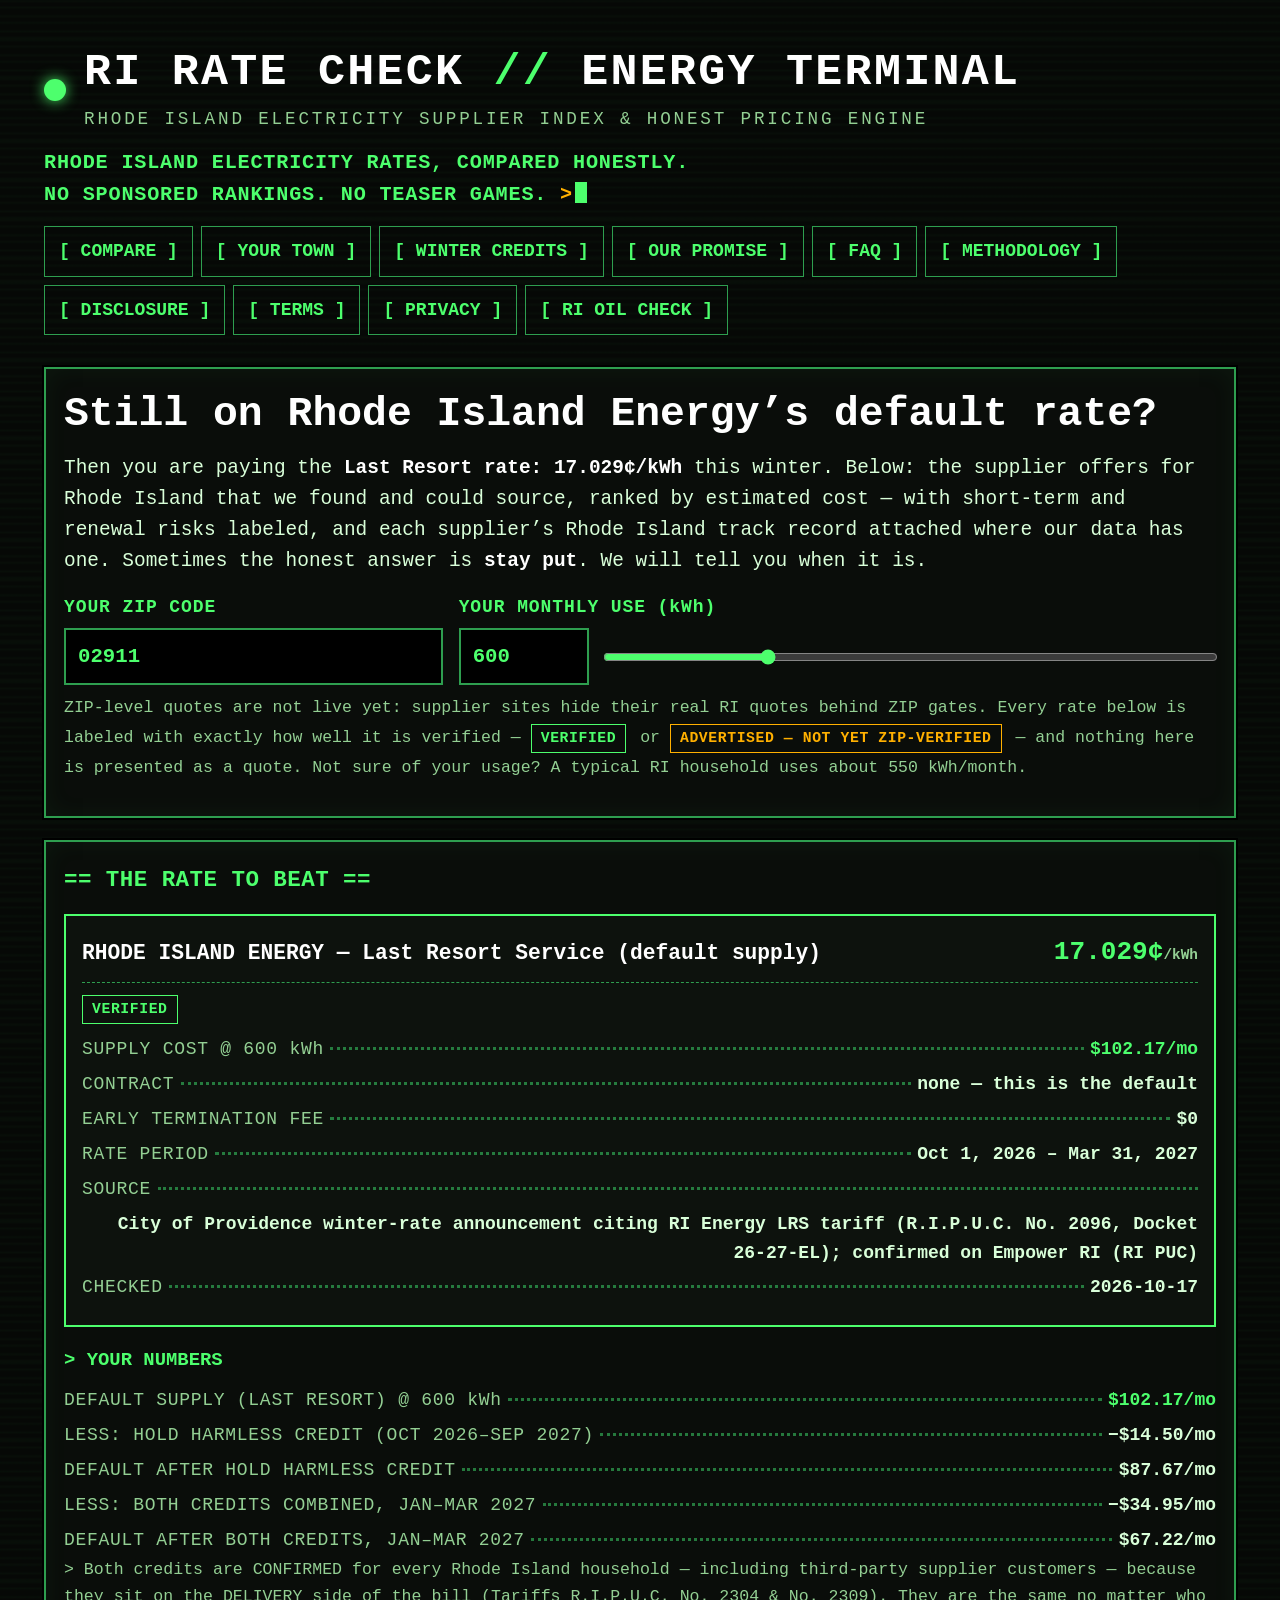
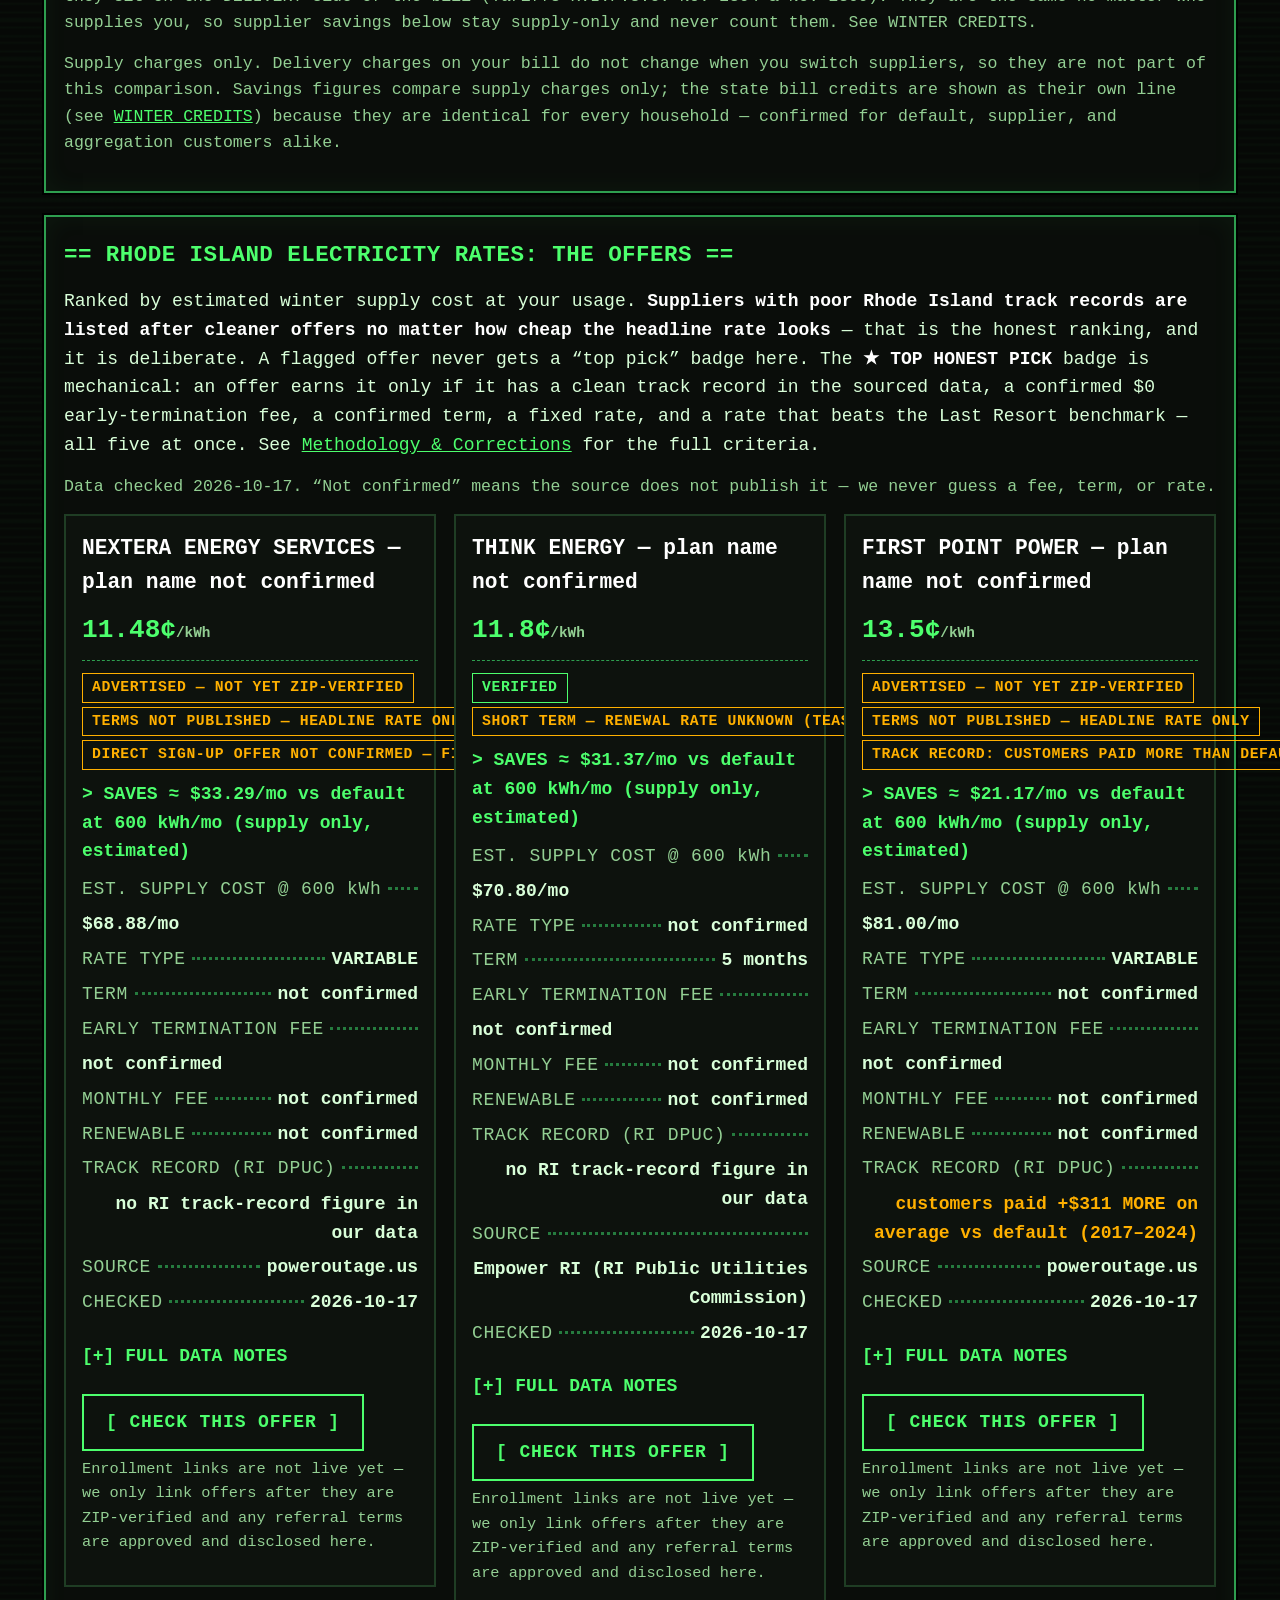
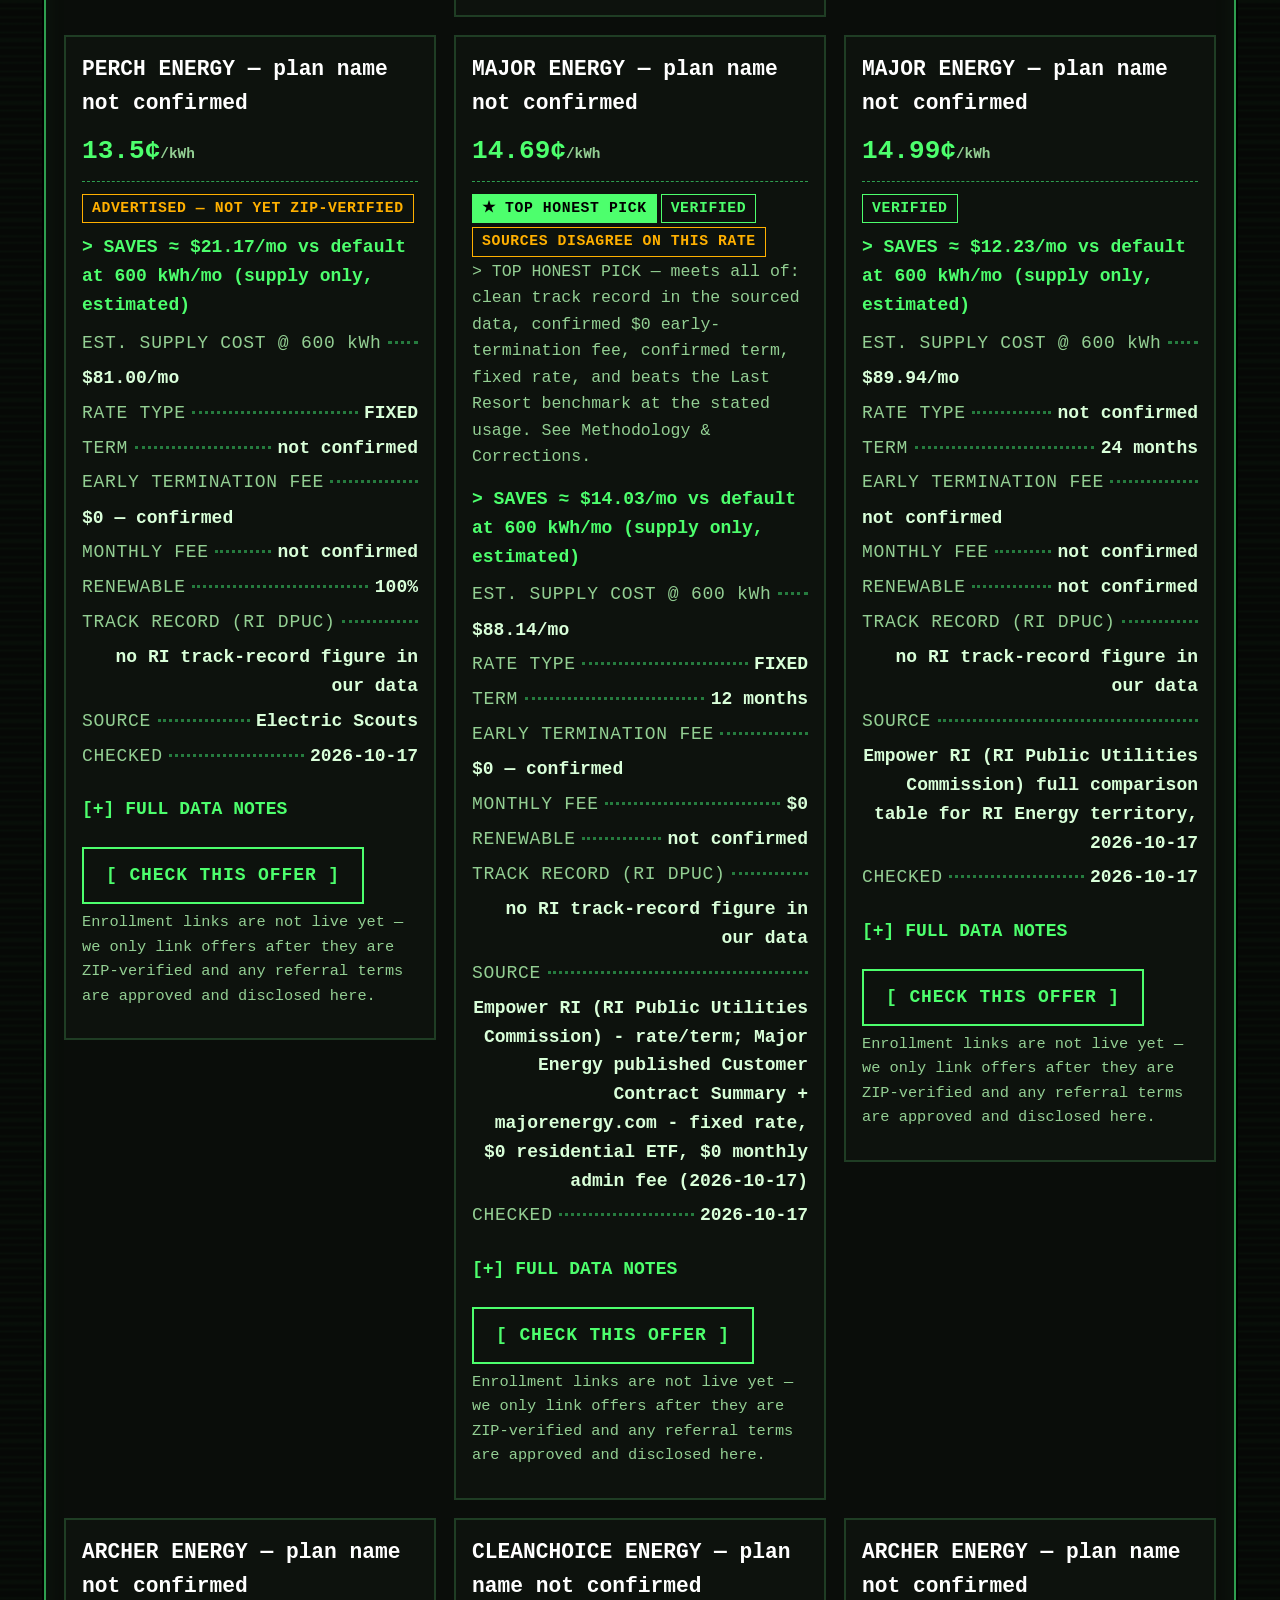
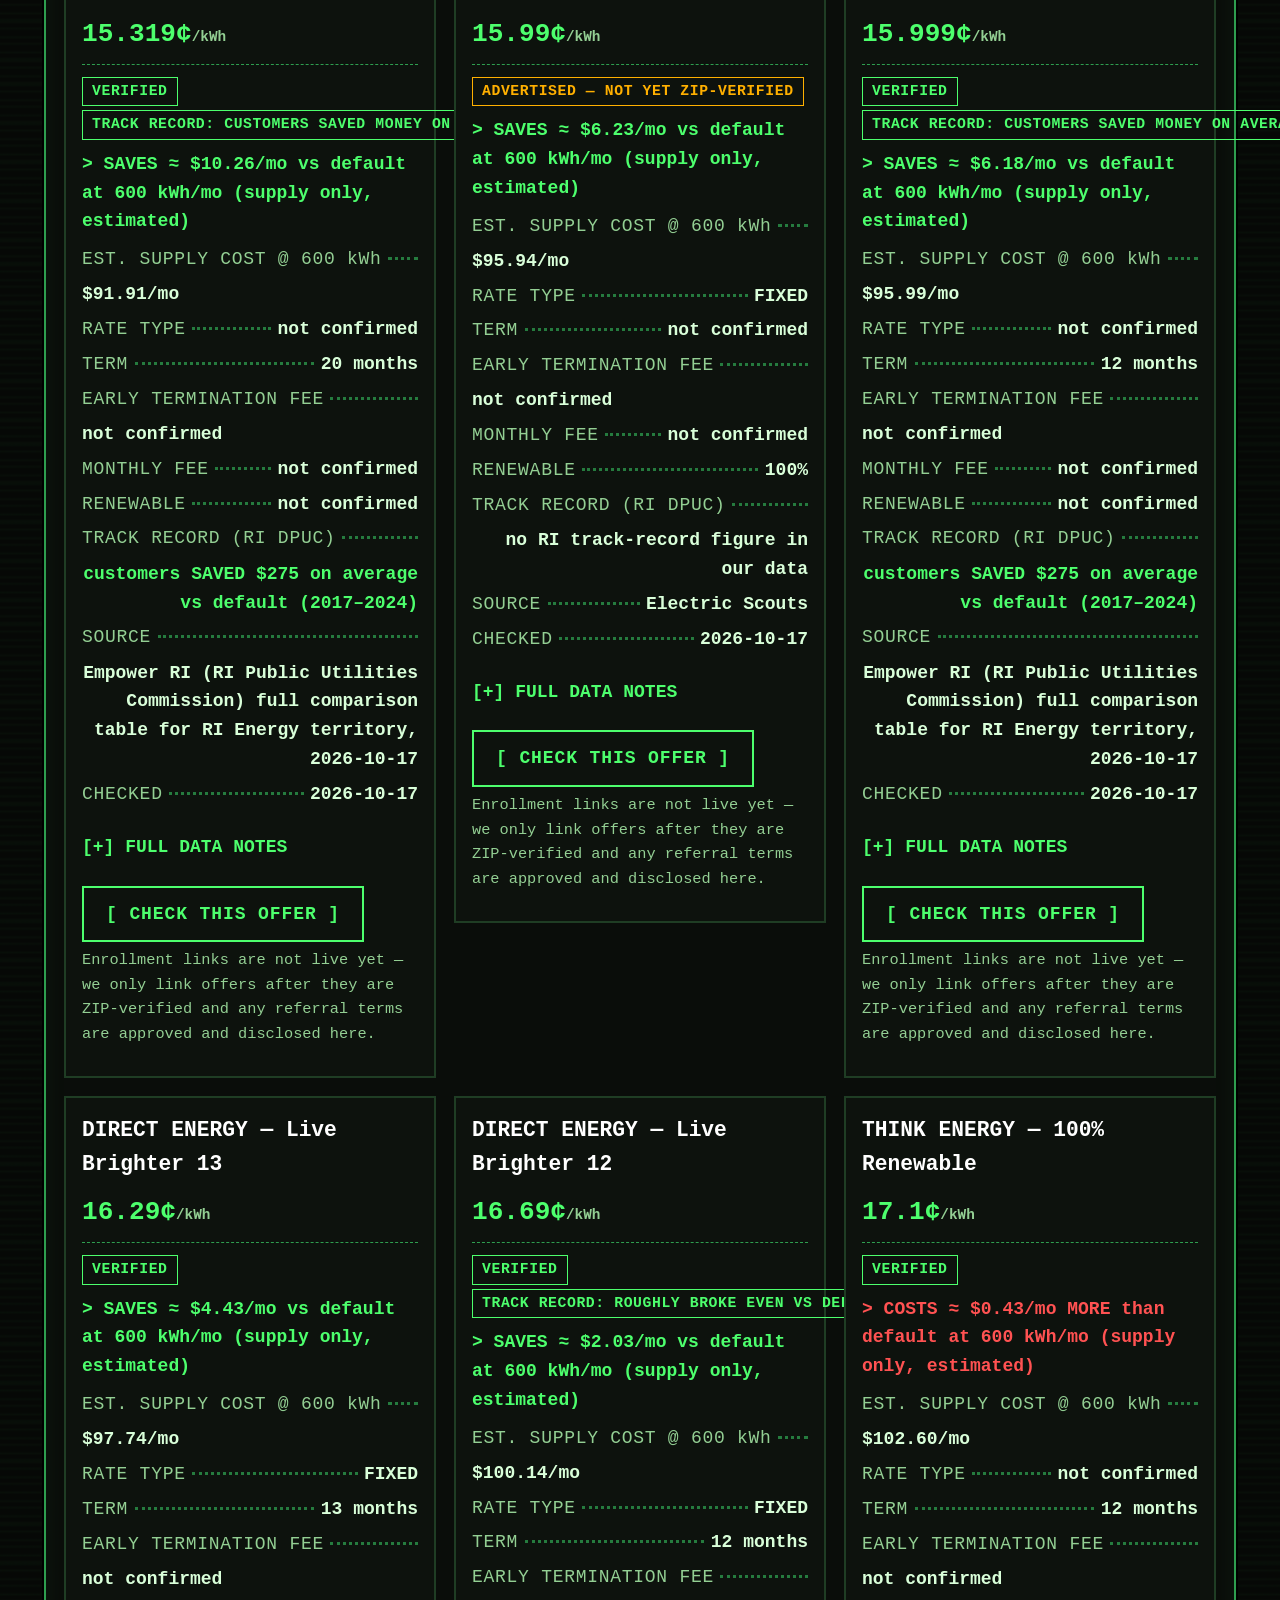
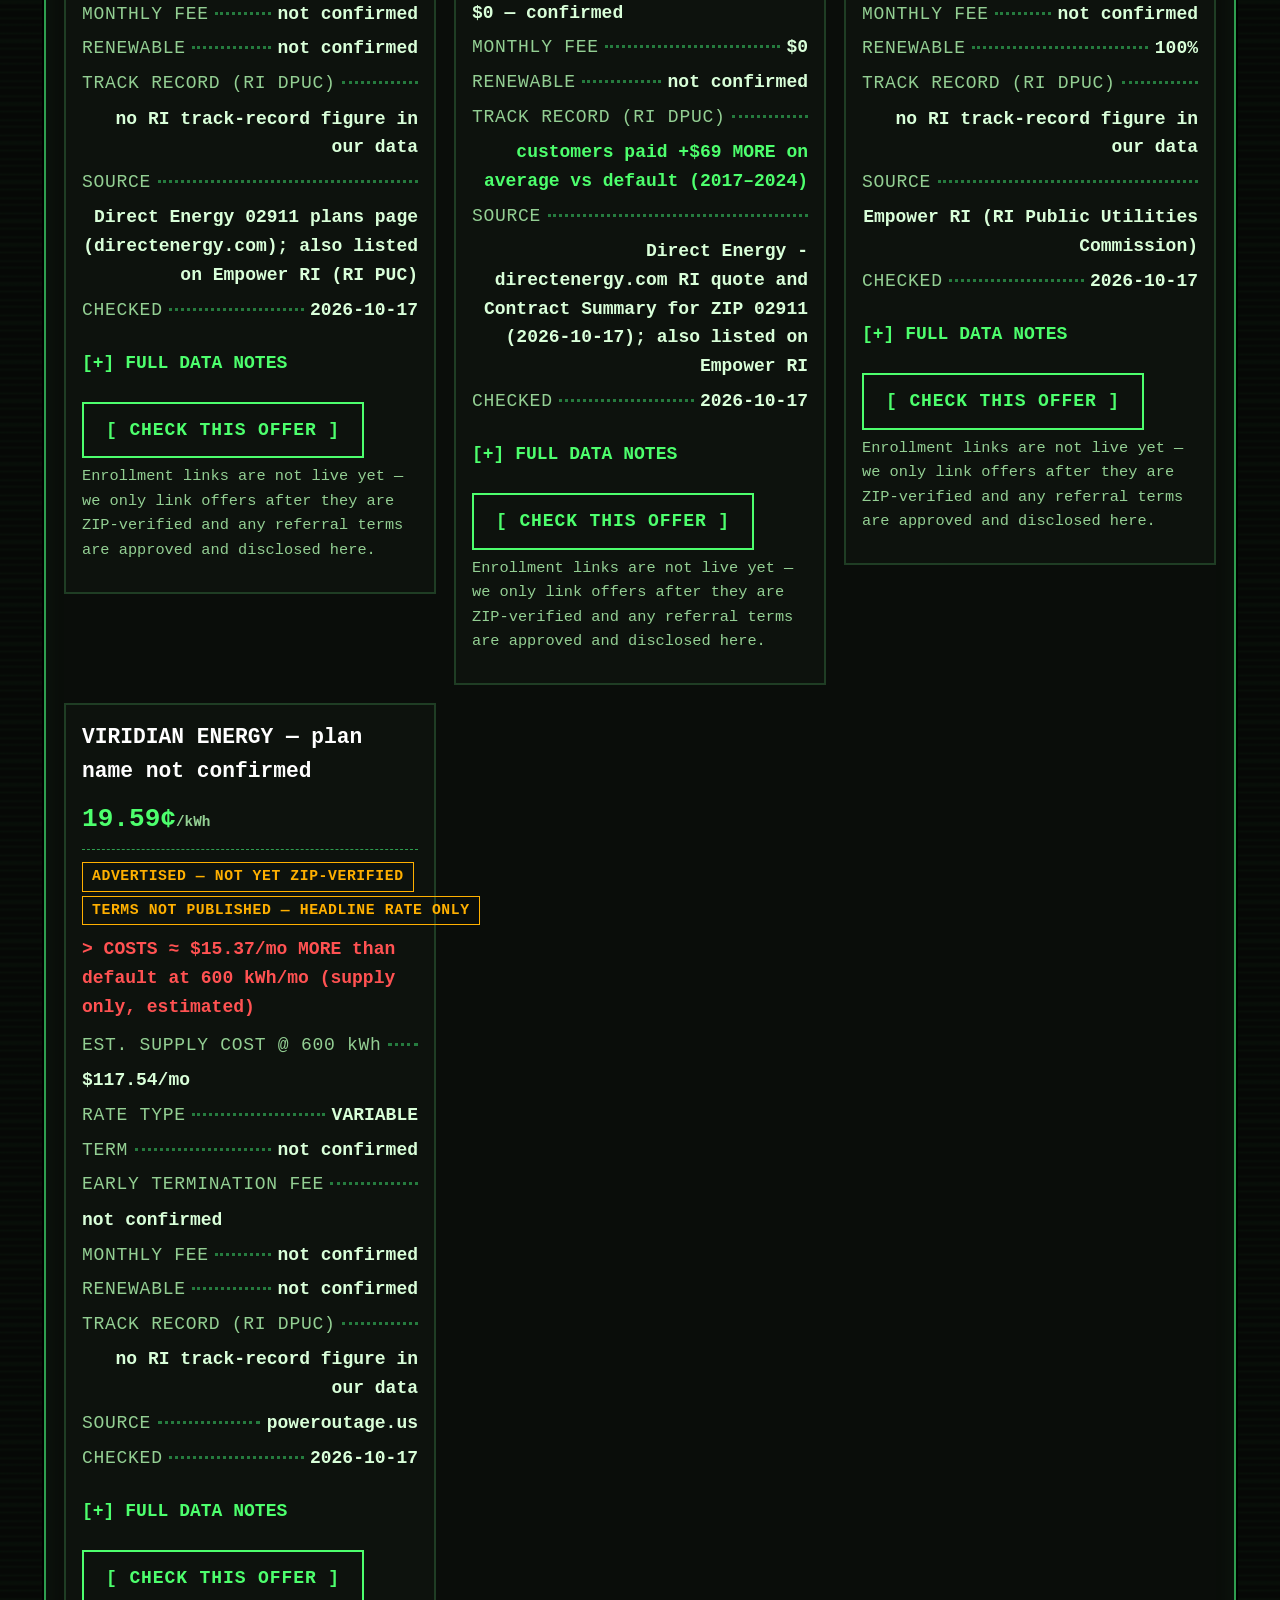
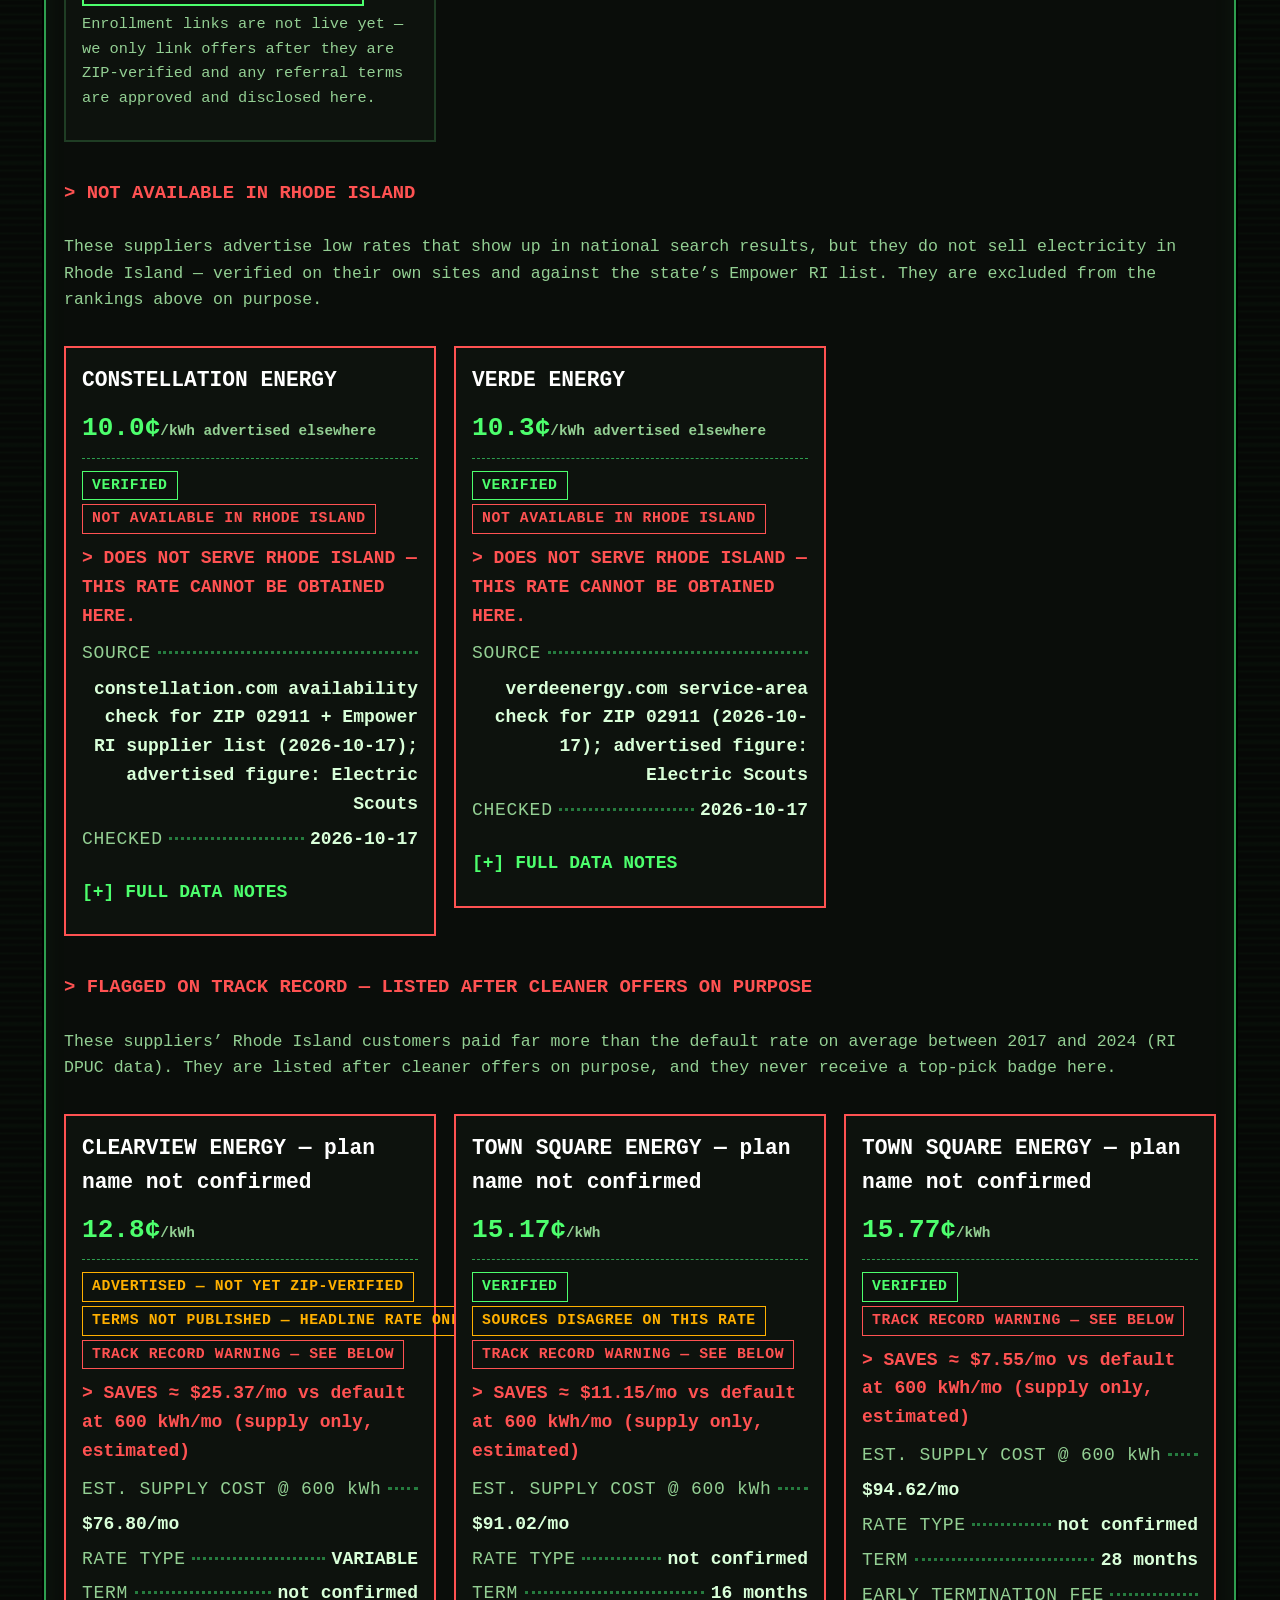
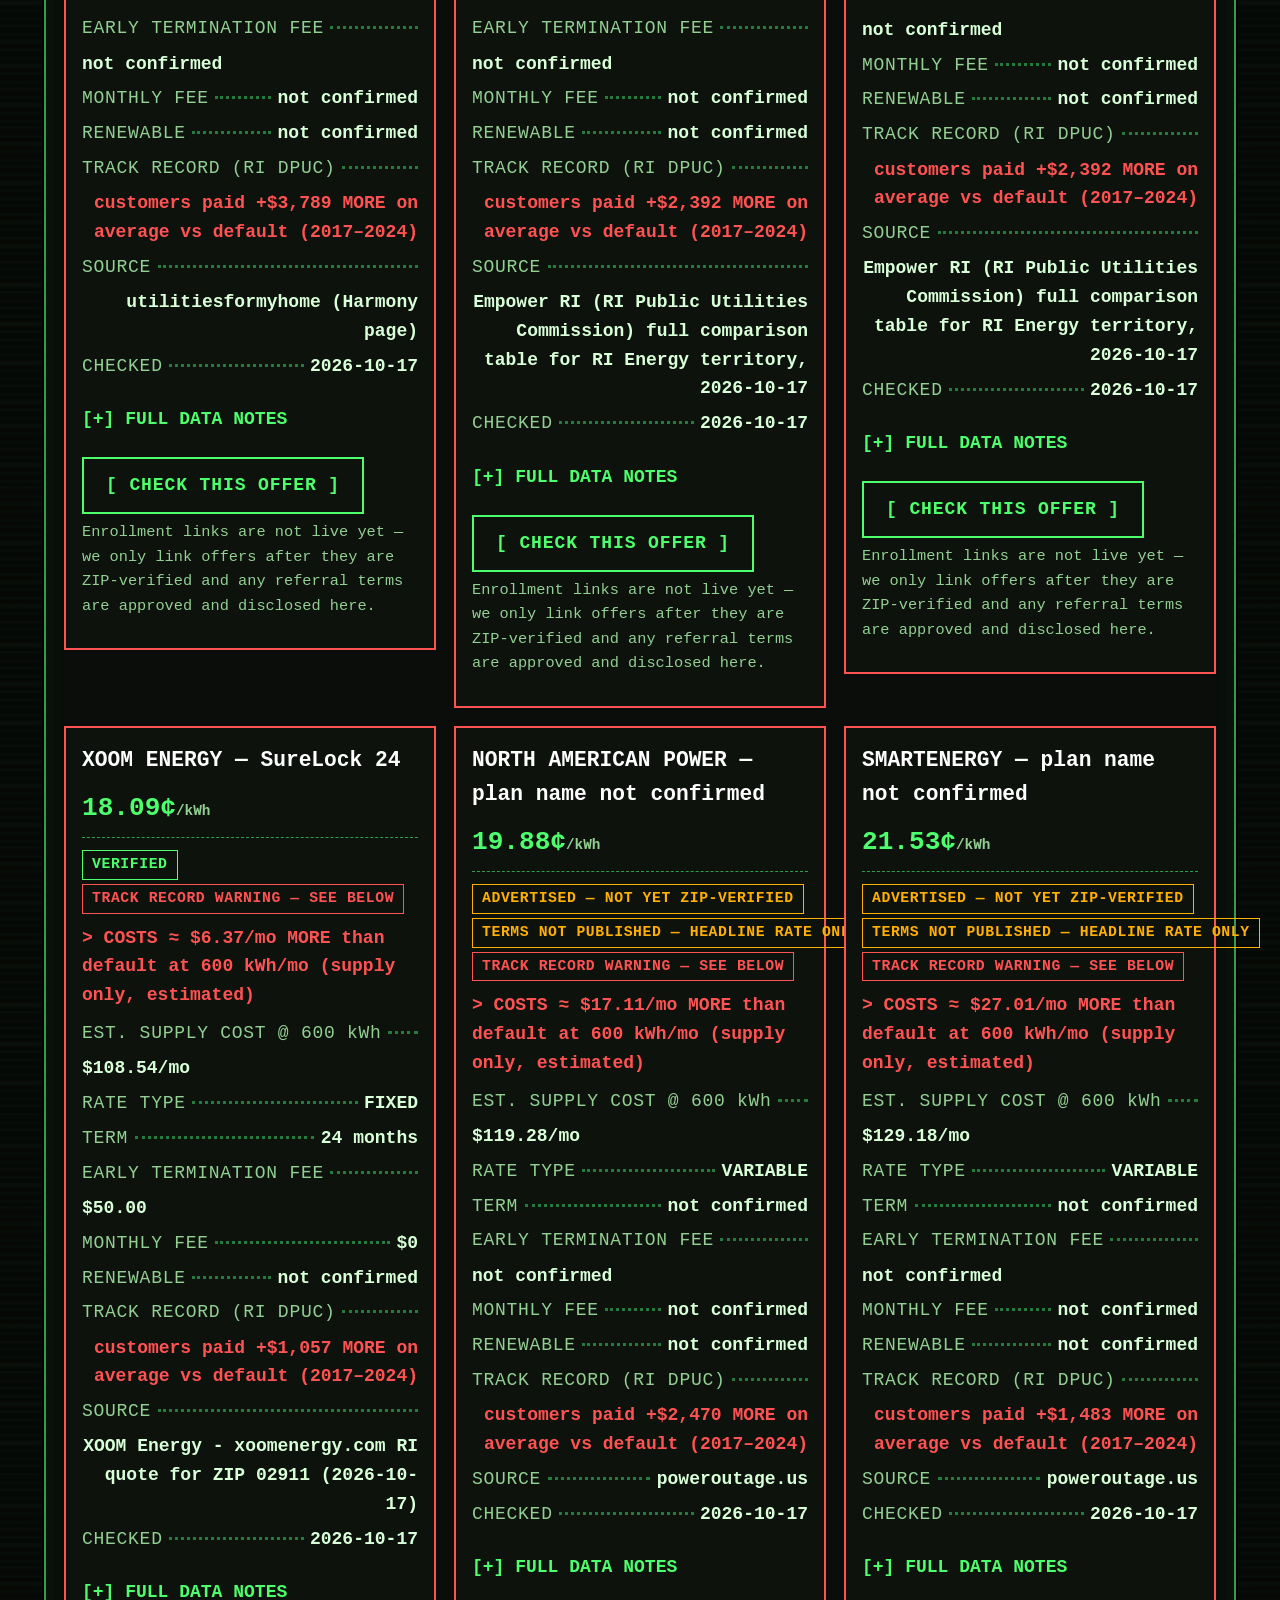
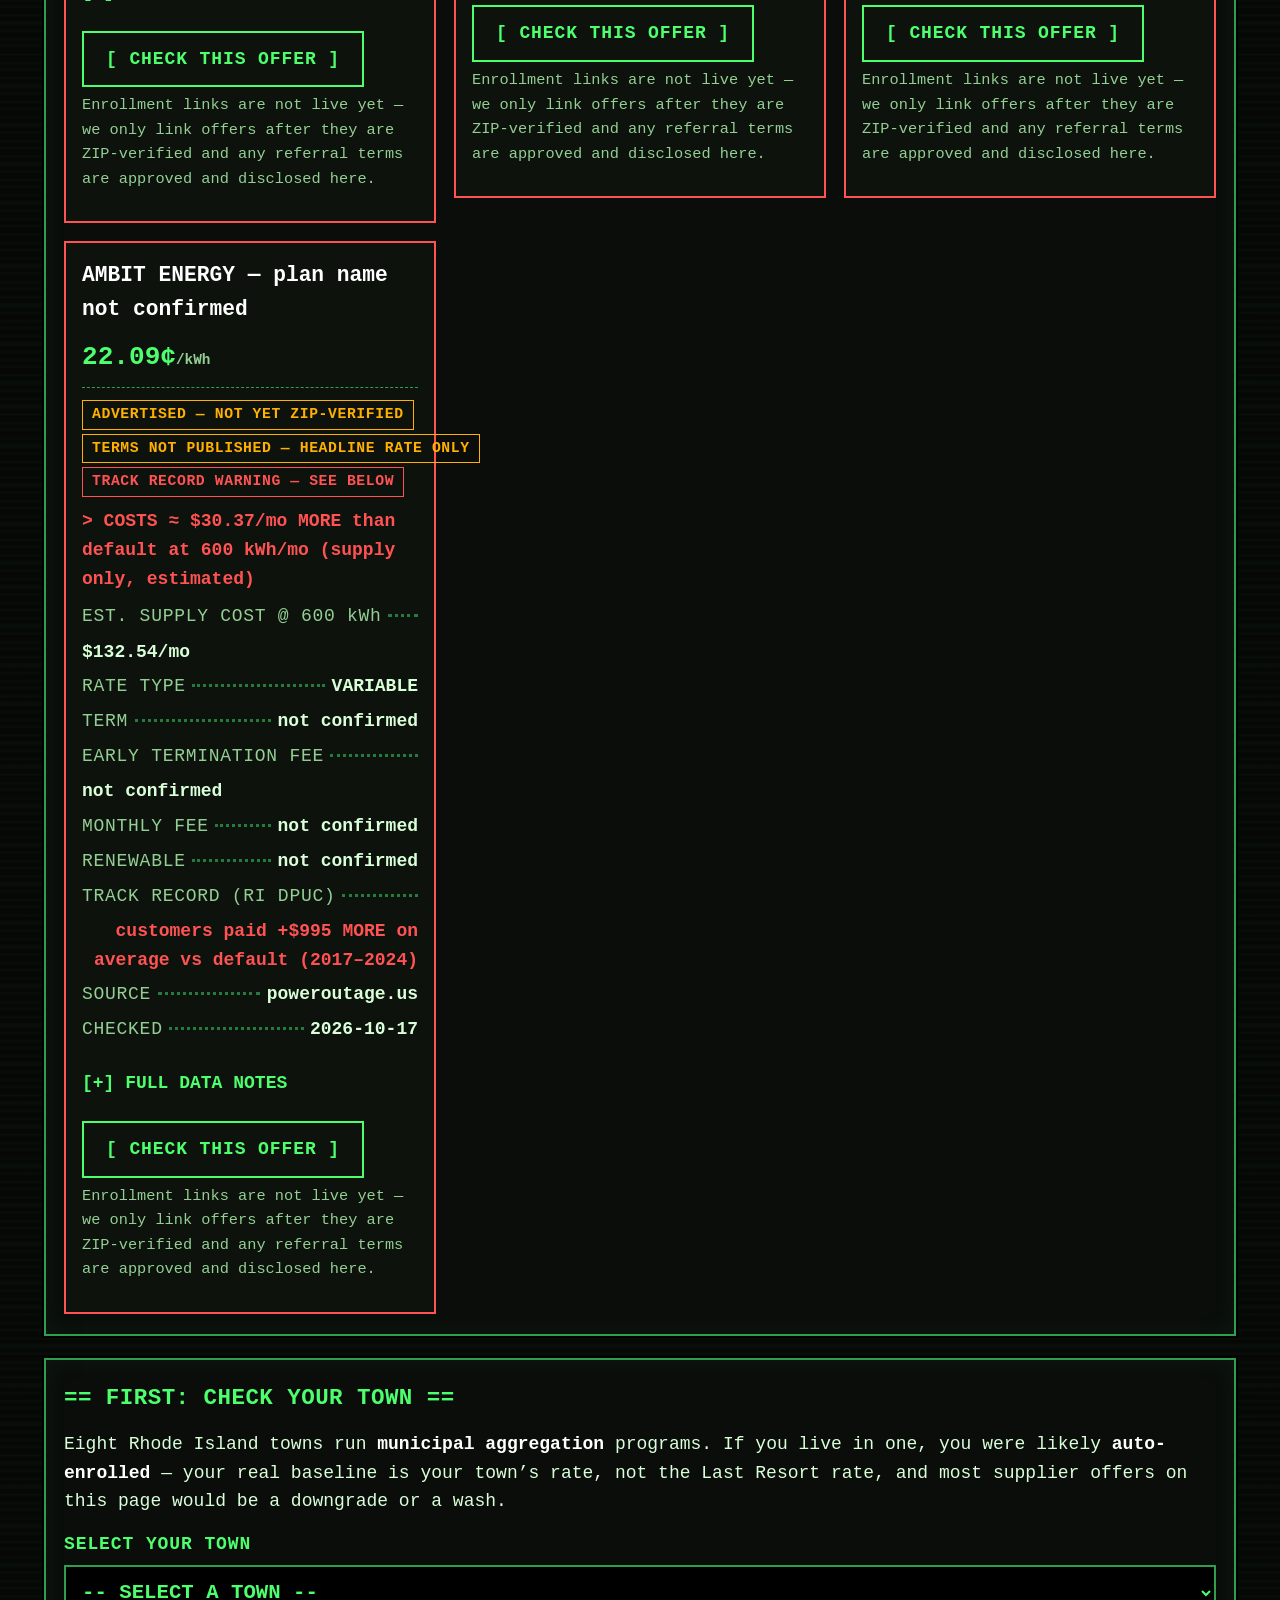
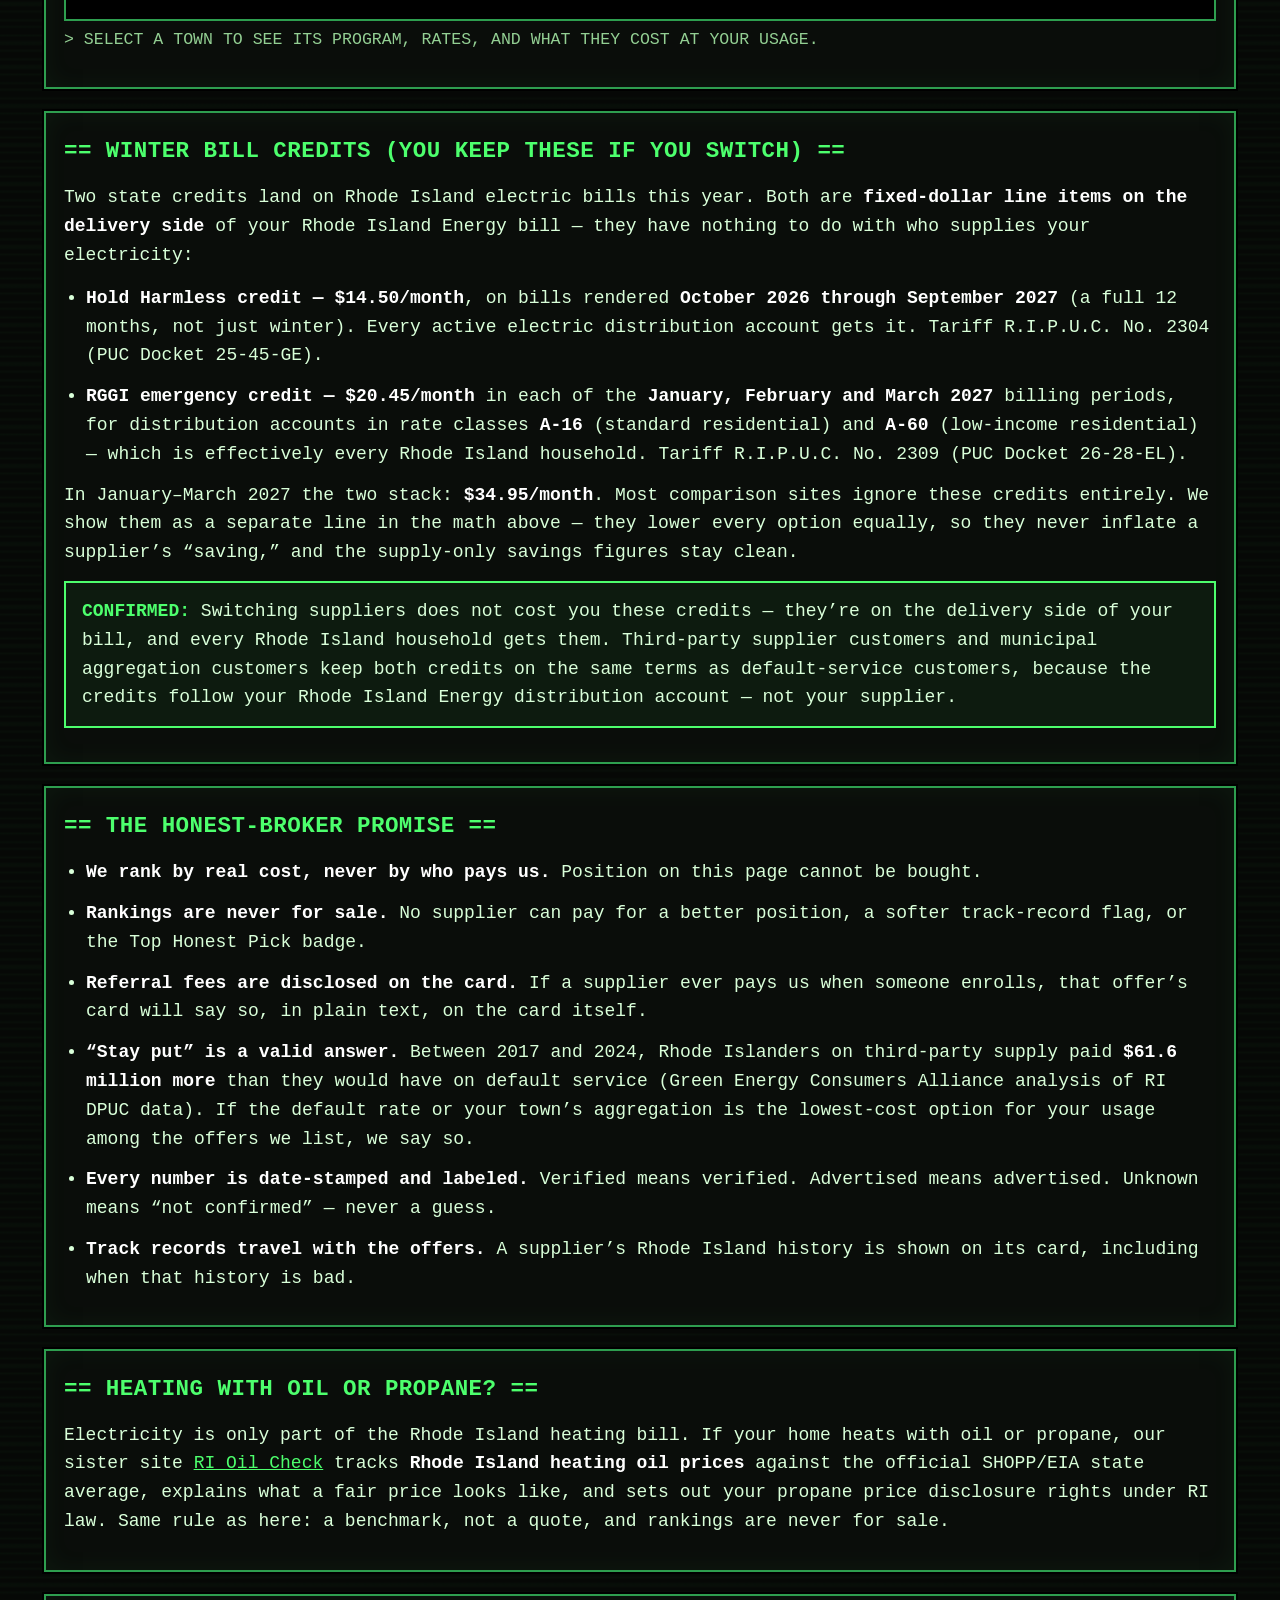
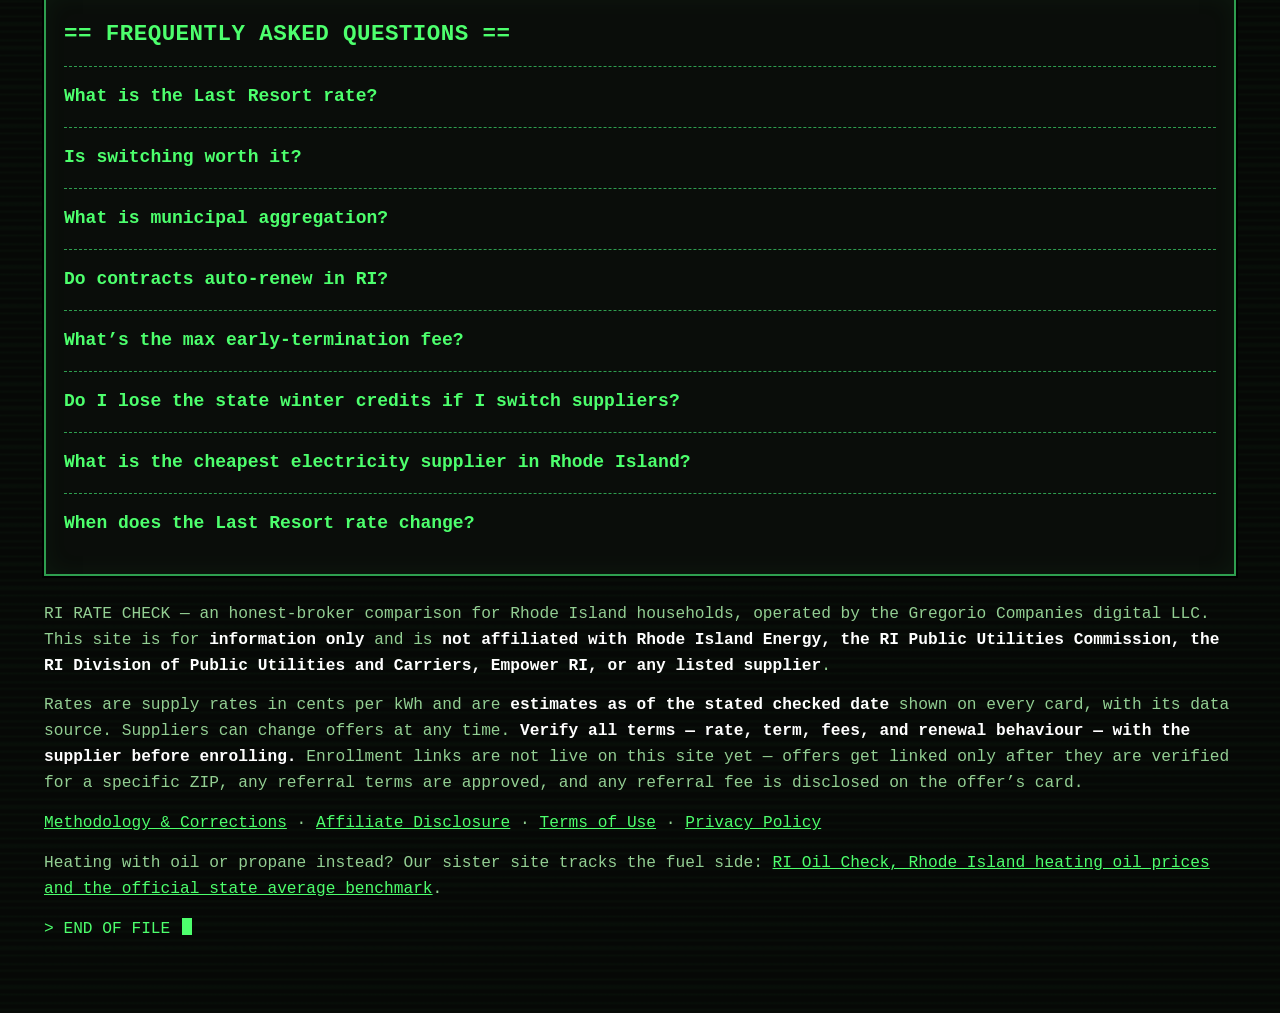
==== index.html @ 0e5cd061 "SEO pass: keyword titles, canonicals, RI Oil Check cross-links, April 1 2027 rate-reset and cheapest" ====
<!DOCTYPE html>
<html lang="en">
<head>
<meta name="google-site-verification" content="J6zbf3cvi8ZYpjmFUDUh2CUjzYnQeYrpexgmcfQ1Yto" />
<!-- Google tag (gtag.js) -->
<script async src="https://www.googletagmanager.com/gtag/js?id=G-6FH1S83PNW"></script>
<script>
  window.dataLayer = window.dataLayer || [];
  function gtag(){dataLayer.push(arguments);}
  gtag('js', new Date());
  gtag('config', 'G-6FH1S83PNW');
</script>

<meta charset="UTF-8">
<meta name="viewport" content="width=device-width, initial-scale=1.0">
<title>Rhode Island Electricity Supplier Rates Compared vs the RI Energy Last Resort Rate | RI Rate Check</title>
<meta name="description" content="Rhode Island electricity supplier rates comparison: every supplier offer checked against the RI Energy Last Resort rate of 17.029¢/kWh, with teaser flags, RI DPUC track records, municipal aggregation checks, and winter bill credits shown separately.">
<link rel="stylesheet" href="styles.css">
<link rel="canonical" href="https://riratecheck.com/">
<script type="application/ld+json">
{
  "@context": "https://schema.org",
  "@type": "FAQPage",
  "mainEntity": [
    {
      "@type": "Question",
      "name": "What is the Last Resort rate?",
      "acceptedAnswer": { "@type": "Answer", "text": "The Last Resort rate (Last Resort Service) is Rhode Island Energy's default supply rate — what you pay for the supply part of your bill if you have not chosen a third-party supplier or been auto-enrolled in a municipal aggregation program. For October 1, 2026 through March 31, 2027 it is 17.029 cents per kWh, approved by the RI Public Utilities Commission. It resets every April 1 and October 1; the summer 2026 rate was 11.092 cents per kWh." }
    },
    {
      "@type": "Question",
      "name": "Is switching electricity suppliers worth it in Rhode Island?",
      "acceptedAnswer": { "@type": "Answer", "text": "Sometimes — but often not. An analysis of RI Division of Public Utilities data found that between 2017 and 2024, third-party supply customers paid $61.6 million more in total than they would have on default service. Switching only makes sense when the rate clearly beats the Last Resort rate after fees, the term spans the expensive winter season, and the supplier's Rhode Island track record is clean. Staying put is a valid answer, and this site says so when the math says so." }
    },
    {
      "@type": "Question",
      "name": "What is municipal aggregation?",
      "acceptedAnswer": { "@type": "Answer", "text": "Municipal aggregation (community electricity) is when a city or town buys electricity supply in bulk for its residents. Eligible households are auto-enrolled, and anyone can leave or change tiers at any time with no fee. In Rhode Island, eight municipalities run programs with Good Energy and NextEra Energy Services: Barrington, Central Falls, Narragansett, Newport, North Kingstown, Portsmouth, Providence, and South Kingstown. Their winter 2026-27 Standard rate is 16.929 cents per kWh." }
    },
    {
      "@type": "Question",
      "name": "Do electricity supplier contracts auto-renew in Rhode Island?",
      "acceptedAnswer": { "@type": "Answer", "text": "No. Rhode Island law prohibits residential electricity supplier contracts from auto-renewing. When your term ends, the contract ends — you choose a new offer or return to the default Last Resort service. Always check what happens at the end of a term before signing, because a supplier may offer you a new rate rather than renewing the old one." }
    },
    {
      "@type": "Question",
      "name": "What is the maximum early-termination fee in Rhode Island?",
      "acceptedAnswer": { "@type": "Answer", "text": "By Rhode Island law, an early-termination fee on a residential electricity supply contract is capped at $50 — or twice your average monthly bill, if that is less (R.I. Gen. Laws § 39-26.7-6(a); Division rule 815-RICR-30-05-2 § 2.6). Many plans charge $0; this site shows each plan's fee when it is confirmed, and marks it 'not confirmed' when it is not." }
    },
    {
      "@type": "Question",
      "name": "Do I lose the state winter credits if I switch suppliers?",
      "acceptedAnswer": { "@type": "Answer", "text": "No. Both state credits are fixed-dollar line items on the delivery side of your Rhode Island Energy bill, and neither is tied to who supplies your electricity. The Hold Harmless credit is $14.50/month on bills rendered October 2026 through September 2027 (Tariff R.I.P.U.C. No. 2304). The RGGI emergency credit is $20.45/month in each of the January, February and March 2027 billing periods, for distribution accounts in rate classes A-16 and A-60 — the standard and low-income residential classes (Tariff R.I.P.U.C. No. 2309). Because the credits follow your distribution account, third-party supplier customers and municipal aggregation customers keep both." }
    },
    {
      "@type": "Question",
      "name": "What is the cheapest electricity supplier in Rhode Island?",
      "acceptedAnswer": { "@type": "Answer", "text": "There is no single answer that stays true. The cheapest headline rate often belongs to a short teaser term or a supplier with a poor Rhode Island track record, and the real cost depends on your monthly usage, any monthly fee, the early-termination fee, and what happens when the term ends. That is why the offers on this page are ranked by estimated supply cost at your usage, with flagged suppliers listed after cleaner offers no matter how cheap the headline looks. If your town runs a municipal aggregation program, its rate is your real baseline and may already be the lowest-cost option listed." }
    },
    {
      "@type": "Question",
      "name": "When does the RI Energy Last Resort rate change?",
      "acceptedAnswer": { "@type": "Answer", "text": "The Last Resort rate resets twice a year, on April 1 and October 1. The current winter rate of 17.029 cents per kWh runs from October 1, 2026 through March 31, 2027. The next rate takes effect on April 1, 2027; it is proposed by Rhode Island Energy and approved by the RI Public Utilities Commission. Any supplier offer you compare today should be measured against the rate in force for the months the contract would actually cover." }
    }
  ]
}
</script>
</head>
<body>
<div class="wrap">

  <header class="masthead">
    <div class="brand"><span class="dot" aria-hidden="true"></span><div><p class="brand-name">RI RATE CHECK <span class="slash">//</span> ENERGY TERMINAL</p><p class="brand-sub">RHODE ISLAND ELECTRICITY SUPPLIER INDEX &amp; HONEST PRICING ENGINE</p></div></div>
    <p class="tagline">RHODE ISLAND ELECTRICITY RATES, COMPARED HONESTLY.<br>
    NO SPONSORED RANKINGS. NO TEASER GAMES. <span class="prompt">&gt;</span><span class="cursor" aria-hidden="true"></span></p>
    <nav class="nav" aria-label="Sections">
      <a href="#compare">[ COMPARE ]</a>
      <a href="#towns">[ YOUR TOWN ]</a>
      <a href="#credits">[ WINTER CREDITS ]</a>
      <a href="#promise">[ OUR PROMISE ]</a>
      <a href="#faq">[ FAQ ]</a>
      <a href="methodology.html">[ METHODOLOGY ]</a>
      <a href="affiliate-disclosure.html">[ DISCLOSURE ]</a>
      <a href="terms.html">[ TERMS ]</a>
      <a href="privacy.html">[ PRIVACY ]</a>
      <a href="https://rioilcheck.com/">[ RI OIL CHECK ]</a>
    </nav>
  </header>

  <main>
    <!-- ============ HERO ============ -->
    <section class="frame hero" aria-labelledby="hero-h">
      <h1 id="hero-h">Still on Rhode Island Energy&rsquo;s default rate?</h1>
      <p class="big">Then you are paying the <strong>Last Resort rate: 17.029&cent;/kWh</strong> this winter.
      Below: the supplier offers for Rhode Island that we found and could source, ranked by estimated cost —
      with short-term and renewal risks labeled, and each supplier&rsquo;s Rhode Island track record attached where our data has one.
      Sometimes the honest answer is <strong>stay put</strong>. We will tell you when it is.</p>

      <div class="controls">
        <div class="field">
          <label for="zip">YOUR ZIP CODE</label>
          <input id="zip" type="text" inputmode="numeric" autocomplete="postal-code" value="02911" maxlength="5" aria-describedby="zip-note">
        </div>
        <div class="field">
          <label for="kwh">YOUR MONTHLY USE (kWh)</label>
          <div class="kwh-row">
            <input id="kwh" type="number" inputmode="numeric" min="50" max="5000" step="10" value="600">
            <input id="kwh-range" type="range" min="100" max="2000" step="50" value="600" aria-label="Monthly use slider">
          </div>
        </div>
      </div>
      <p id="zip-note" class="note">ZIP-level quotes are not live yet: supplier sites hide their real RI quotes behind ZIP gates.
      Every rate below is labeled with exactly how well it is verified — <span class="b-inline ok">VERIFIED</span> or
      <span class="b-inline warn">ADVERTISED — NOT YET ZIP-VERIFIED</span> — and nothing here is presented as a quote.
      Not sure of your usage? A typical RI household uses about 550 kWh/month.</p>
    </section>

    <!-- ============ BENCHMARK + YOUR NUMBERS ============ -->
    <section class="frame" aria-labelledby="bench-h">
      <h2 id="bench-h">== THE RATE TO BEAT ==</h2>
      <div id="benchmark-card"><!-- rendered from data/supplier_offers.json --></div>
      <h3 class="subhead">&gt; YOUR NUMBERS</h3>
      <div id="summary" class="readout" aria-live="polite"><!-- rendered by app.js --></div>
      <p class="note">Supply charges only. Delivery charges on your bill do not change when you switch suppliers,
      so they are not part of this comparison. Savings figures compare supply charges only; the state bill credits
      are shown as their own line (see <a href="#credits">WINTER CREDITS</a>) because they are identical for every
      household — confirmed for default, supplier, and aggregation customers alike.</p>
    </section>

    <!-- ============ OFFERS ============ -->
    <section class="frame" id="compare" aria-labelledby="offers-h">
      <h2 id="offers-h">== RHODE ISLAND ELECTRICITY RATES: THE OFFERS ==</h2>
      <p>Ranked by estimated winter supply cost at your usage. <strong>Suppliers with poor Rhode Island track
      records are listed after cleaner offers no matter how cheap the headline rate looks</strong> — that is the
      honest ranking, and it is deliberate. A flagged offer never gets a &ldquo;top pick&rdquo; badge here.
      The <strong>&#9733; TOP HONEST PICK</strong> badge is mechanical: an offer earns it only if it has a clean
      track record in the sourced data, a confirmed $0 early-termination fee, a confirmed term, a fixed rate,
      and a rate that beats the Last Resort benchmark — all five at once. See
      <a href="methodology.html">Methodology &amp; Corrections</a> for the full criteria.</p>
      <p class="note">Data checked <span id="checked-date">2026-10-17</span>. &ldquo;Not confirmed&rdquo; means the
      source does not publish it — we never guess a fee, term, or rate.</p>
      <div id="offers"><!-- rendered from data/supplier_offers.json --></div>
    </section>

    <!-- ============ AGGREGATION CHECKER ============ -->
    <section class="frame" id="towns" aria-labelledby="towns-h">
      <h2 id="towns-h">== FIRST: CHECK YOUR TOWN ==</h2>
      <p>Eight Rhode Island towns run <strong>municipal aggregation</strong> programs. If you live in one, you were
      likely <strong>auto-enrolled</strong> — your real baseline is your town&rsquo;s rate, not the Last Resort rate,
      and most supplier offers on this page would be a downgrade or a wash.</p>
      <div class="field">
        <label for="town-select">SELECT YOUR TOWN</label>
        <select id="town-select">
          <option value="">-- SELECT A TOWN --</option>
          <!-- town options rendered from data/aggregation_towns.json -->
          <option value="__none">MY TOWN IS NOT LISTED</option>
        </select>
      </div>
      <div id="town-result" class="readout" aria-live="polite">
        <p class="note">&gt; SELECT A TOWN TO SEE ITS PROGRAM, RATES, AND WHAT THEY COST AT YOUR USAGE.</p>
      </div>
    </section>

    <!-- ============ WINTER CREDITS ============ -->
    <section class="frame" id="credits" aria-labelledby="credits-h">
      <h2 id="credits-h">== WINTER BILL CREDITS (YOU KEEP THESE IF YOU SWITCH) ==</h2>
      <p>Two state credits land on Rhode Island electric bills this year. Both are <strong>fixed-dollar line
      items on the delivery side</strong> of your Rhode Island Energy bill — they have nothing to do with who
      supplies your electricity:</p>
      <ul class="promise-list">
        <li><strong>Hold Harmless credit — $14.50/month</strong>, on bills rendered <strong>October 2026
        through September 2027</strong> (a full 12 months, not just winter). Every active electric distribution
        account gets it. Tariff R.I.P.U.C. No. 2304 (PUC Docket 25-45-GE).</li>
        <li><strong>RGGI emergency credit — $20.45/month</strong> in each of the <strong>January, February and
        March 2027</strong> billing periods, for distribution accounts in rate classes <strong>A-16</strong>
        (standard residential) and <strong>A-60</strong> (low-income residential) — which is effectively every
        Rhode Island household. Tariff R.I.P.U.C. No. 2309 (PUC Docket 26-28-EL).</li>
      </ul>
      <p>In January&ndash;March 2027 the two stack: <strong>$34.95/month</strong>. Most comparison sites ignore
      these credits entirely. We show them as a separate line in the math above — they lower every option
      equally, so they never inflate a supplier&rsquo;s &ldquo;saving,&rdquo; and the supply-only savings
      figures stay clean.</p>
      <p class="confirm-box"><strong>CONFIRMED:</strong> Switching suppliers does not cost you these credits —
      they&rsquo;re on the delivery side of your bill, and every Rhode Island household gets them. Third-party
      supplier customers and municipal aggregation customers keep both credits on the same terms as
      default-service customers, because the credits follow your Rhode Island Energy distribution account —
      not your supplier.</p>
    </section>

    <!-- ============ HONEST BROKER PROMISE ============ -->
    <section class="frame" id="promise" aria-labelledby="promise-h">
      <h2 id="promise-h">== THE HONEST-BROKER PROMISE ==</h2>
      <ul class="promise-list">
        <li><strong>We rank by real cost, never by who pays us.</strong> Position on this page cannot be bought.</li>
        <li><strong>Rankings are never for sale.</strong> No supplier can pay for a better position, a softer track-record flag, or the Top Honest Pick badge.</li>
        <li><strong>Referral fees are disclosed on the card.</strong> If a supplier ever pays us when someone enrolls, that offer&rsquo;s card will say so, in plain text, on the card itself.</li>
        <li><strong>&ldquo;Stay put&rdquo; is a valid answer.</strong> Between 2017 and 2024, Rhode Islanders on third-party supply paid <strong>$61.6 million more</strong> than they would have on default service (Green Energy Consumers Alliance analysis of RI DPUC data). If the default rate or your town&rsquo;s aggregation is the lowest-cost option for your usage among the offers we list, we say so.</li>
        <li><strong>Every number is date-stamped and labeled.</strong> Verified means verified. Advertised means advertised. Unknown means &ldquo;not confirmed&rdquo; — never a guess.</li>
        <li><strong>Track records travel with the offers.</strong> A supplier&rsquo;s Rhode Island history is shown on its card, including when that history is bad.</li>
      </ul>
    </section>


    <!-- ============ SISTER SITE: HEATING OIL ============ -->
    <section class="frame" aria-labelledby="oil-h">
      <h2 id="oil-h">== HEATING WITH OIL OR PROPANE? ==</h2>
      <p>Electricity is only part of the Rhode Island heating bill. If your home heats with oil or propane, our
      sister site <a href="https://rioilcheck.com/">RI Oil Check</a> tracks <strong>Rhode Island heating oil
      prices</strong> against the official SHOPP/EIA state average, explains what a fair price looks like, and
      sets out your propane price disclosure rights under RI law. Same rule as here: a benchmark, not a quote,
      and rankings are never for sale.</p>
    </section>

    <!-- ============ FAQ ============ -->
    <section class="frame" id="faq" aria-labelledby="faq-h">
      <h2 id="faq-h">== FREQUENTLY ASKED QUESTIONS ==</h2>

      <details>
        <summary>What is the Last Resort rate?</summary>
        <p>The Last Resort rate (Last Resort Service) is Rhode Island Energy&rsquo;s default supply rate — what you
        pay for the supply part of your bill if you have not chosen a third-party supplier or been auto-enrolled in
        a municipal aggregation program. For <strong>October 1, 2026 through March 31, 2027 it is 17.029&cent;/kWh</strong>,
        approved by the RI Public Utilities Commission (tariff R.I.P.U.C. No. 2096). It resets every April 1 and
        October 1; the summer 2026 rate was 11.092&cent;/kWh. It is the rate to beat — and in winter, beating it
        honestly is harder than the ads suggest.</p>
      </details>

      <details>
        <summary>Is switching worth it?</summary>
        <p>Sometimes — but often not. An analysis of RI Division of Public Utilities data found that between 2017
        and 2024, third-party supply customers paid <strong>$61.6 million more</strong> in total than they would have
        on default service, and nearly every large supplier cost its customers money on average. Switching only
        makes sense when all of these hold: the rate clearly beats the Last Resort rate after any fees, the term
        spans the expensive winter months instead of expiring into them, the early-termination fee is low or $0,
        and the supplier&rsquo;s Rhode Island track record is clean. If your town has municipal aggregation, you are
        probably already close to the lowest-cost option in the offers we list. Staying put is a valid answer.</p>
      </details>

      <details>
        <summary>What is municipal aggregation?</summary>
        <p>Municipal aggregation (community electricity) is when a city or town buys electricity supply in bulk for
        its residents. Eligible households are auto-enrolled, and anyone can leave or change tiers at any time with
        no fee. In Rhode Island, eight municipalities run programs with consultant Good Energy and supplier NextEra
        Energy Services: Barrington, Central Falls, Narragansett, Newport, North Kingstown, Portsmouth, Providence,
        and South Kingstown. For winter 2026&ndash;27 their Standard rate — the community default — is
        16.929&cent;/kWh, and the Basic tier is 16.705&cent;/kWh. Use the town checker above to see your town&rsquo;s
        full pricing. North Providence does not have a program.</p>
      </details>

      <details>
        <summary>Do contracts auto-renew in RI?</summary>
        <p><strong>No.</strong> Rhode Island law prohibits residential electricity supplier contracts from
        auto-renewing. When your term ends, the contract ends — you choose a new offer or return to the default
        Last Resort service. Two cautions: a supplier can still <em>offer</em> you a new contract at a new rate when
        your term ends, so read end-of-term mail carefully; and a low introductory rate that expires mid-winter can
        leave you shopping at the worst moment. This site flags terms and renewal behavior whenever the source
        publishes them.</p>
      </details>

      <details>
        <summary>What&rsquo;s the max early-termination fee?</summary>
        <p>By Rhode Island law, an early-termination fee on a residential electricity supply contract is capped at
        <strong>$50</strong> — or twice your average monthly bill, if that is less (R.I. Gen. Laws
        &sect; 39-26.7-6(a); Division rule 815-RICR-30-05-2 &sect; 2.6). Many plans charge $0. This site
        shows each plan&rsquo;s fee when it is confirmed (for example, Direct Energy&rsquo;s Live Brighter 12 is
        confirmed at $0 on the supplier&rsquo;s own site) and marks it &ldquo;not confirmed&rdquo; when the source
        does not publish it — we never guess.</p>
      </details>

      <details>
        <summary>Do I lose the state winter credits if I switch suppliers?</summary>
        <p><strong>No.</strong> Both state credits are fixed-dollar line items on the <em>delivery</em> side of
        your Rhode Island Energy bill, and neither one is tied to who supplies your electricity. The Hold Harmless
        credit is $14.50/month on bills rendered October 2026&ndash;September 2027 (Tariff R.I.P.U.C. No. 2304).
        The RGGI emergency credit is $20.45/month in each of the January, February and March 2027 billing periods,
        for distribution accounts in rate classes A-16 and A-60 — the standard and low-income residential classes
        (Tariff R.I.P.U.C. No. 2309). Because the credits follow your distribution account, third-party supplier
        customers and municipal aggregation customers keep both, on the same terms as everyone else.</p>
      </details>
      <details>
        <summary>What is the cheapest electricity supplier in Rhode Island?</summary>
        <p>There is no single answer that stays true. The cheapest headline rate often belongs to a short teaser
        term or a supplier with a poor Rhode Island track record, and the real cost depends on your monthly usage,
        any monthly fee, the early-termination fee, and what happens when the term ends. That is why the offers
        above are ranked by estimated supply cost at your usage, with flagged suppliers listed after cleaner
        offers no matter how cheap the headline looks. If your town runs a municipal aggregation program, its
        rate is your real baseline and may already be the lowest-cost option listed.</p>
      </details>

      <details>
        <summary>When does the Last Resort rate change?</summary>
        <p>The Last Resort rate resets twice a year, on <strong>April 1</strong> and <strong>October 1</strong>.
        The current winter rate of 17.029&cent;/kWh runs from October 1, 2026 through <strong>March 31,
        2027</strong>. The next rate takes effect on <strong>April 1, 2027</strong>; it is proposed by Rhode
        Island Energy and approved by the RI Public Utilities Commission. Any supplier offer you compare today
        should be measured against the rate in force for the months the contract would actually cover.</p>
      </details>
    </section>
  </main>

  <footer class="foot">
    <p>RI RATE CHECK — an honest-broker comparison for Rhode Island households, operated by the Gregorio Companies
    digital LLC. This site is for <strong>information only</strong> and is <strong>not affiliated with Rhode Island
    Energy, the RI Public Utilities Commission, the RI Division of Public Utilities and Carriers, Empower RI,
    or any listed supplier</strong>.</p>
    <p>Rates are supply rates in cents per kWh and are <strong>estimates as of the stated checked date</strong> shown
    on every card, with its data source. Suppliers can change offers at any time. <strong>Verify all terms — rate,
    term, fees, and renewal behaviour — with the supplier before enrolling.</strong> Enrollment links are not live
    on this site yet — offers get linked only after they are verified for a specific ZIP, any referral terms are
    approved, and any referral fee is disclosed on the offer&rsquo;s card.</p>
    <p><a href="methodology.html">Methodology &amp; Corrections</a> &middot; <a href="affiliate-disclosure.html">Affiliate Disclosure</a> &middot; <a href="terms.html">Terms of Use</a> &middot; <a href="privacy.html">Privacy Policy</a></p>
    <p>Heating with oil or propane instead? Our sister site tracks the fuel side: <a href="https://rioilcheck.com/">RI Oil Check, Rhode Island heating oil prices and the official state average benchmark</a>.</p>
<p class="prompt-line">&gt; END OF FILE <span class="cursor" aria-hidden="true"></span></p>
  </footer>
</div>

<script src="app.js" defer></script>
<!-- Cloudflare Web Analytics --><script type='module' src='https://static.cloudflareinsights.com/beacon.min.js' data-cf-beacon='{"token": "ff55ea46a30b494c9a0427da6760da92"}'></script><!-- End Cloudflare Web Analytics -->
</body>
</html>
---- styles.css ----
/* ============================================================
   RI RATE CHECK — TERMINAL DESIGN SYSTEM
   Shared design language for all of Tom's sites (moneyfootball.ai
   will adopt this next — see BUILD_NOTES.md).

   - Monospace typography throughout ("Courier New" stack)
   - Near-black background, phosphor green primary, amber secondary
   - Terminal RED reserved for warnings (track records,
     cost-increasing offers) so flags still read as warnings
     inside the aesthetic
   - ASCII / box-drawing framing, dotted-leader tabular readouts
   - Blinking block cursor motif
   - Accessibility floor: 18px base type, high contrast, >=52px
     tap targets. The audience is ordinary households, not devs.
   ============================================================ */

:root {
  --bg:        #060806;  /* near-black, faint green cast */
  --panel:     #0a0d0a;
  --panel-2:   #0d120d;
  --green:     #4dff6d;  /* phosphor green — primary text/accents */
  --green-dim: #2e9e4f;  /* borders, dotted leaders */
  --ink:       #d9ffd9;  /* body text — soft phosphor white-green */
  --muted:     #93cf93;  /* secondary text, still high contrast */
  --amber:     #ffb000;  /* amber — caution / advertised / unconfirmed */
  --red:       #ff5252;  /* terminal red — warnings only */
  --line:      #1f3d24;
  --mono: "Courier New", ui-monospace, SFMono-Regular, Menlo, Consolas, monospace;
}

* { box-sizing: border-box; }

html { font-size: 18px; }

body {
  margin: 0;
  background: var(--bg);
  /* faint scanline texture — kept extremely subtle for readability */
  background-image: repeating-linear-gradient(
    0deg, rgba(77, 255, 109, 0.025) 0 1px, transparent 1px 3px);
  color: var(--ink);
  font-family: var(--mono);
  line-height: 1.6;
}

.wrap { max-width: 920px; margin: 0 auto; padding: 18px 16px 40px; }

a { color: var(--green); }
a:focus-visible, button:focus-visible, input:focus-visible,
select:focus-visible, summary:focus-visible {
  outline: 3px solid var(--amber);
  outline-offset: 2px;
}

strong { color: #ffffff; }
p { margin: 0 0 14px; }
.note { color: var(--muted); font-size: 0.92rem; }

/* ---------- masthead ---------- */
.masthead { padding: 10px 0 4px; }
.logo {
  color: var(--green);
  font-size: 0.82rem;
  line-height: 1.35;
  margin: 0 0 10px;
  overflow-x: auto;
  white-space: pre;
}
.tagline { color: var(--green); font-weight: bold; letter-spacing: 0.04em; }
.prompt { color: var(--amber); font-weight: bold; }

.cursor {
  display: inline-block;
  width: 0.62em; height: 1.05em;
  background: var(--green);
  vertical-align: -0.14em;
  margin-left: 2px;
  animation: blink 1.05s steps(1) infinite;
}
@keyframes blink { 50% { opacity: 0; } }
@media (prefers-reduced-motion: reduce) {
  .cursor { animation: none; }
}

.nav { display: flex; flex-wrap: wrap; gap: 8px; margin: 12px 0 6px; }
.nav a {
  color: var(--green);
  text-decoration: none;
  border: 1.5px solid var(--green-dim);
  padding: 10px 14px;
  min-height: 48px;
  display: inline-flex; align-items: center;
  font-weight: bold;
}
.nav a:hover { background: var(--green); color: #000; }

/* ---------- framed terminal panels ---------- */
.frame {
  border: 2px solid var(--green-dim);
  background: var(--panel);
  box-shadow: 0 0 0 2px #000, inset 0 0 26px rgba(77, 255, 109, 0.05);
  padding: 20px 18px;
  margin: 22px 0;
}
.frame h2 {
  color: var(--green);
  font-size: 1.25rem;
  margin: 0 0 14px;
  letter-spacing: 0.02em;
}
.subhead { color: var(--green); font-size: 1.05rem; margin: 18px 0 8px; }
.hero h1 { color: #ffffff; font-size: 1.9rem; line-height: 1.25; margin: 0 0 12px; }
.hero .big { font-size: 1.08rem; }

/* ---------- controls (big tap targets) ---------- */
.controls { display: grid; gap: 16px; margin: 16px 0 10px; }
@media (min-width: 640px) { .controls { grid-template-columns: 1fr 2fr; } }
.field label {
  display: block;
  color: var(--green);
  font-weight: bold;
  letter-spacing: 0.05em;
  margin-bottom: 6px;
}
input[type="text"], input[type="number"], select {
  width: 100%;
  min-height: 56px;
  background: #000;
  border: 2px solid var(--green-dim);
  color: var(--green);
  font: inherit;
  font-size: 1.15rem;
  font-weight: bold;
  padding: 10px 12px;
}
.kwh-row { display: grid; grid-template-columns: 130px 1fr; gap: 12px; align-items: center; }
input[type="range"] { width: 100%; height: 48px; accent-color: var(--green); }

/* ---------- tabular readout with dotted leaders ---------- */
.readout { margin: 6px 0 4px; }
.rline {
  display: flex; align-items: baseline; gap: 0.6ch;
  padding: 3px 0; flex-wrap: wrap;
}
.rline .k { color: var(--muted); letter-spacing: 0.04em; white-space: nowrap; }
.rline .dots {
  flex: 1 1 24px;
  border-bottom: 3px dotted var(--green-dim);
  transform: translateY(-4px);
  opacity: 0.75;
  min-width: 24px;
}
.rline .v { color: var(--ink); font-weight: bold; text-align: right; }
.rline .v.hot { color: var(--green); }
.rline .v.bad { color: var(--red); }
.rline .v.warnv { color: var(--amber); }

/* ---------- badges / flags ---------- */
.badge, .b-inline {
  display: inline-block;
  border: 1.5px solid var(--muted);
  color: var(--ink);
  padding: 2px 9px;
  margin: 2px 4px 2px 0;
  font-size: 0.82rem;
  font-weight: bold;
  letter-spacing: 0.04em;
  white-space: nowrap;
}
.badge.ok, .b-inline.ok { color: var(--green); border-color: var(--green); }
.badge.warn, .b-inline.warn { color: var(--amber); border-color: var(--amber); }
.badge.bad { color: var(--red); border-color: var(--red); }
.badge.pick { color: #000; background: var(--green); border-color: var(--green); }

/* ---------- offer cards ---------- */
.card {
  border: 2px solid var(--line);
  background: var(--panel-2);
  padding: 16px;
  margin: 16px 0;
}
.card.caution { border-color: var(--red); }
.card.benchmark { border-color: var(--green); }
.card-top {
  display: flex; justify-content: space-between; align-items: baseline;
  gap: 10px; flex-wrap: wrap;
  border-bottom: 1.5px dashed var(--green-dim);
  padding-bottom: 8px; margin-bottom: 10px;
}
.card-name { color: #ffffff; font-weight: bold; font-size: 1.18rem; }
.card-rate { color: var(--green); font-weight: bold; font-size: 1.45rem; white-space: nowrap; }
.card-rate small { font-size: 0.8rem; color: var(--muted); }
.verdict { font-weight: bold; margin: 8px 0 4px; }
.verdict.good { color: var(--green); }
.verdict.bad { color: var(--red); }
.verdict.mid { color: var(--amber); }
.card details { margin-top: 10px; }
.card summary, #faq summary {
  cursor: pointer;
  color: var(--green);
  font-weight: bold;
  min-height: 52px;
  display: flex; align-items: center;
}
.card details p { color: var(--muted); font-size: 0.94rem; margin-top: 6px; }

.btn {
  display: inline-flex; align-items: center; justify-content: center;
  min-height: 56px;
  padding: 12px 22px;
  margin-top: 12px;
  border: 2px solid var(--green);
  color: var(--green);
  background: transparent;
  text-decoration: none;
  font-weight: bold;
  letter-spacing: 0.05em;
}
.btn:hover { background: var(--green); color: #000; }
.btn-note { color: var(--muted); font-size: 0.85rem; margin-top: 6px; }

/* ---------- warning box ---------- */
.warning-box {
  border: 2px solid var(--amber);
  color: var(--amber);
  background: rgba(255, 176, 0, 0.06);
  padding: 14px 16px;
  margin-top: 14px;
}
.warning-box strong { color: var(--amber); }

/* ---------- confirm box (credits: confirmed good news) ---------- */
.confirm-box {
  border: 2px solid var(--green);
  color: var(--ink);
  background: rgba(77, 255, 109, 0.06);
  padding: 14px 16px;
  margin-top: 14px;
}
.confirm-box strong { color: var(--green); }

/* ---------- promise / faq / footer ---------- */
.promise-list { margin: 0; padding-left: 22px; }
.promise-list li { margin-bottom: 12px; }

#faq details { border-top: 1.5px dashed var(--green-dim); padding: 4px 0; }
#faq details p { margin: 4px 0 14px; }

.foot { color: var(--muted); font-size: 0.9rem; margin-top: 26px; }
.prompt-line { color: var(--green); }

.error-box {
  border: 2px solid var(--red);
  color: var(--red);
  padding: 14px 16px;
  font-weight: bold;
}

/* ---------- v1.1 moneyfootball-style masthead + wide layout (Tom, Oct 19, 2026) ---------- */
.wrap { max-width: 1320px; padding: 22px 28px 48px; }
.brand { display: flex; align-items: center; gap: 14px; margin: 6px 0 10px; }
.brand .dot { flex: 0 0 auto; width: 16px; height: 16px; border-radius: 50%;
  background: var(--green); box-shadow: 0 0 10px rgba(77, 255, 109, 0.8); }
.brand-name { color: #ffffff; font-weight: bold; font-size: 1.55rem;
  letter-spacing: 0.06em; margin: 0; line-height: 1.2; }
.brand-name .slash { color: var(--green); }
.brand-sub { color: var(--muted); text-transform: uppercase;
  letter-spacing: 0.14em; font-size: 0.78rem; margin: 3px 0 0; }
#offers { display: grid; grid-template-columns: repeat(auto-fill, minmax(370px, 1fr));
  gap: 18px; align-items: start; }
#offers > h3, #offers > .note { grid-column: 1 / -1; }
#offers .card { margin: 0; }
#fair-bands { display: grid; grid-template-columns: repeat(auto-fill, minmax(370px, 1fr));
  gap: 18px; align-items: start; }
#fair-bands .card { margin: 0; }
@media (max-width: 480px) { .brand-name { font-size: 1.12rem; } }

/* ---------- v1.2 bigger masthead + full real estate (Tom, Oct 19, 2026) ---------- */
.wrap { max-width: none; padding: 26px 44px 56px; }
.brand { gap: 18px; margin: 10px 0 14px; }
.brand .dot { width: 22px; height: 22px; box-shadow: 0 0 14px rgba(77, 255, 109, 0.9); }
.brand-name { font-size: 2.5rem; letter-spacing: 0.05em; }
.brand-sub { font-size: 0.98rem; letter-spacing: 0.16em; margin-top: 5px; }
.tagline { font-size: 1.12rem; }
.hero h1 { font-size: 2.3rem; }
@media (max-width: 720px) {
  .wrap { padding: 18px 16px 40px; }
  .brand-name { font-size: 1.45rem; }
  .brand-sub { font-size: 0.8rem; }
  .hero h1 { font-size: 1.7rem; }
}
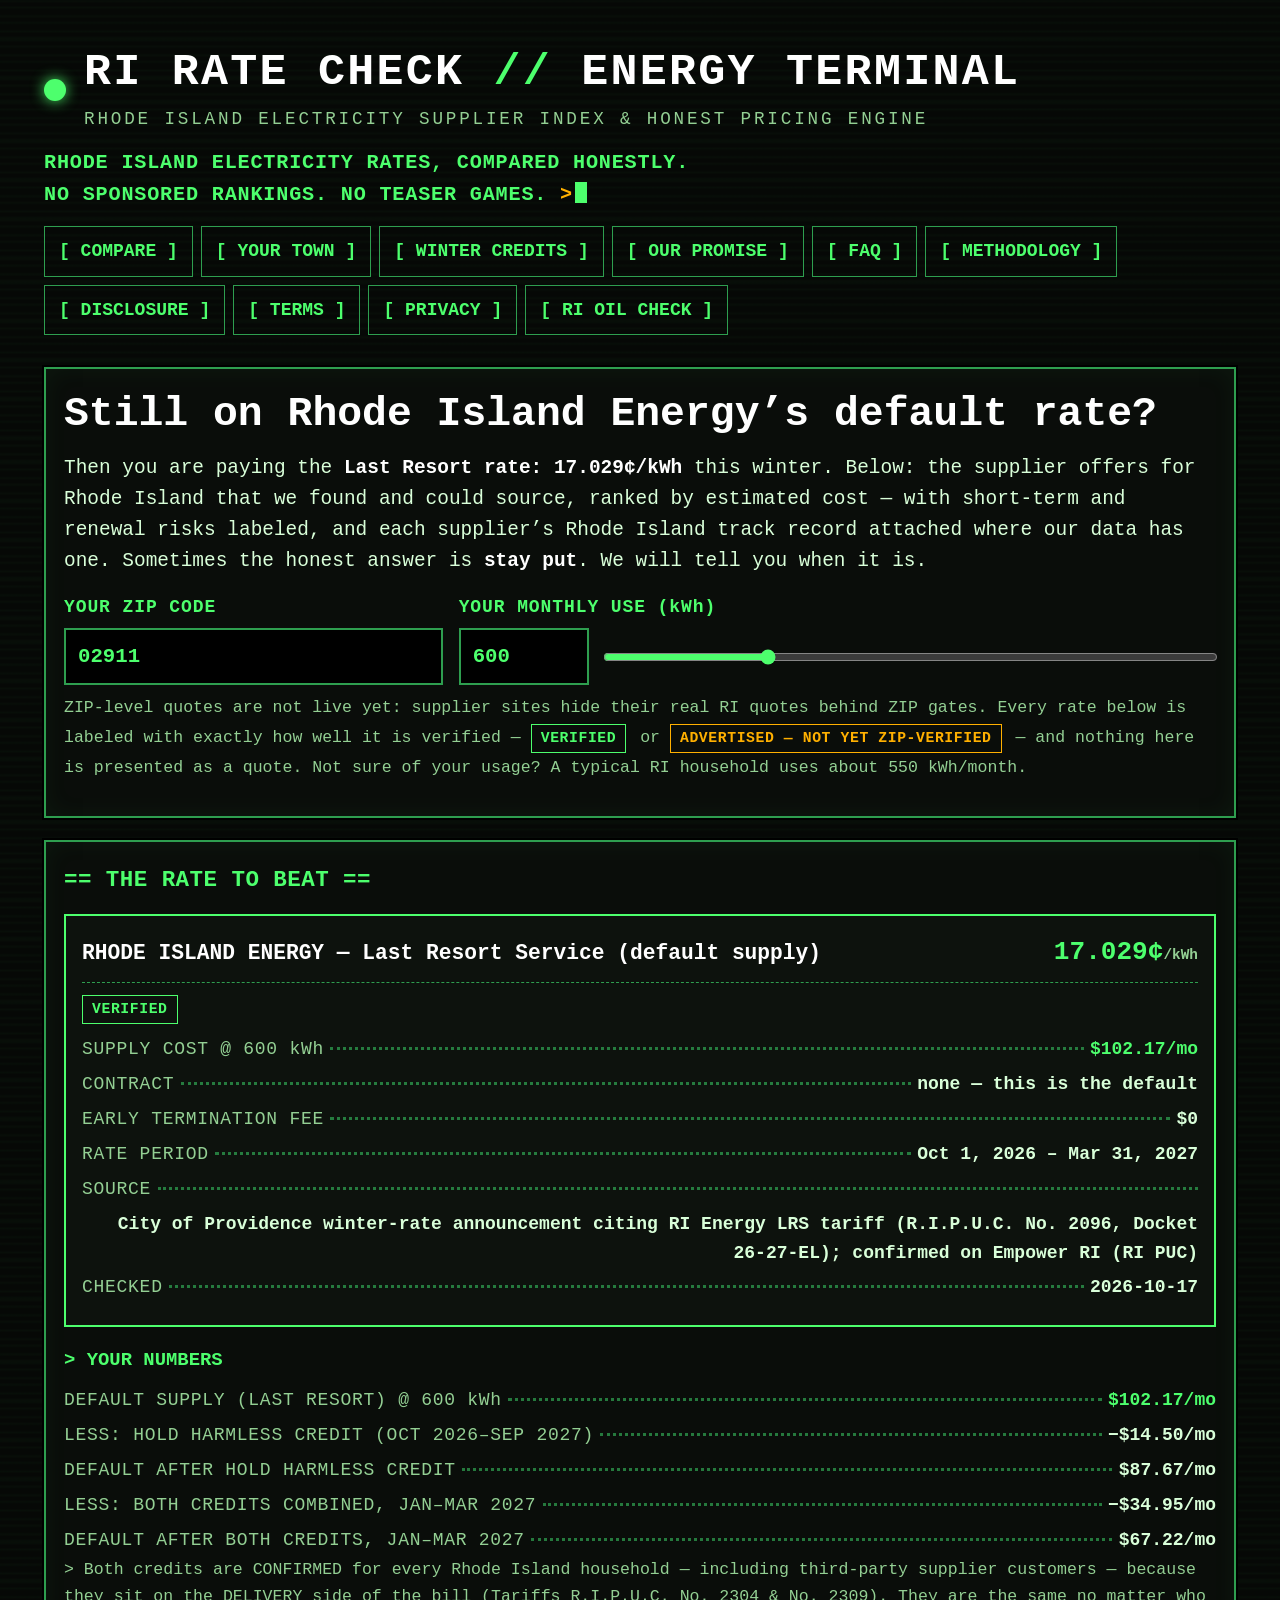
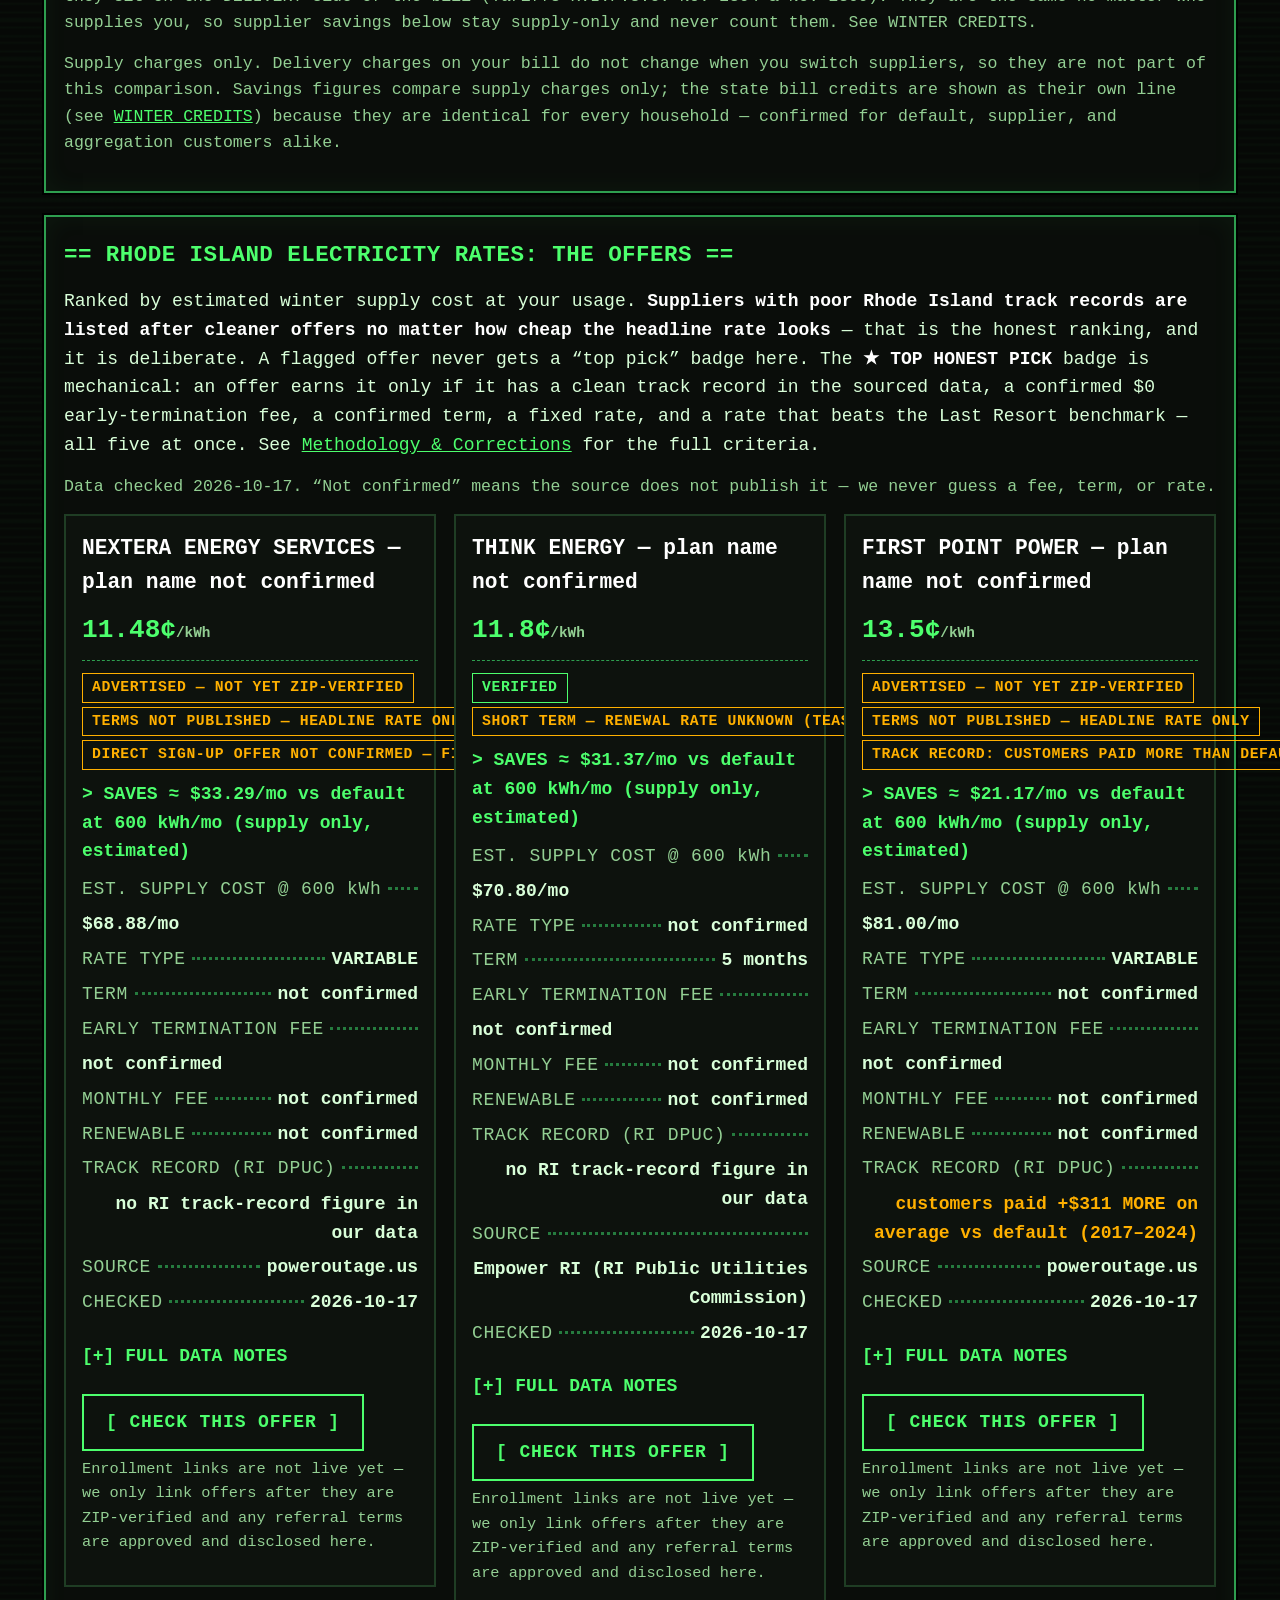
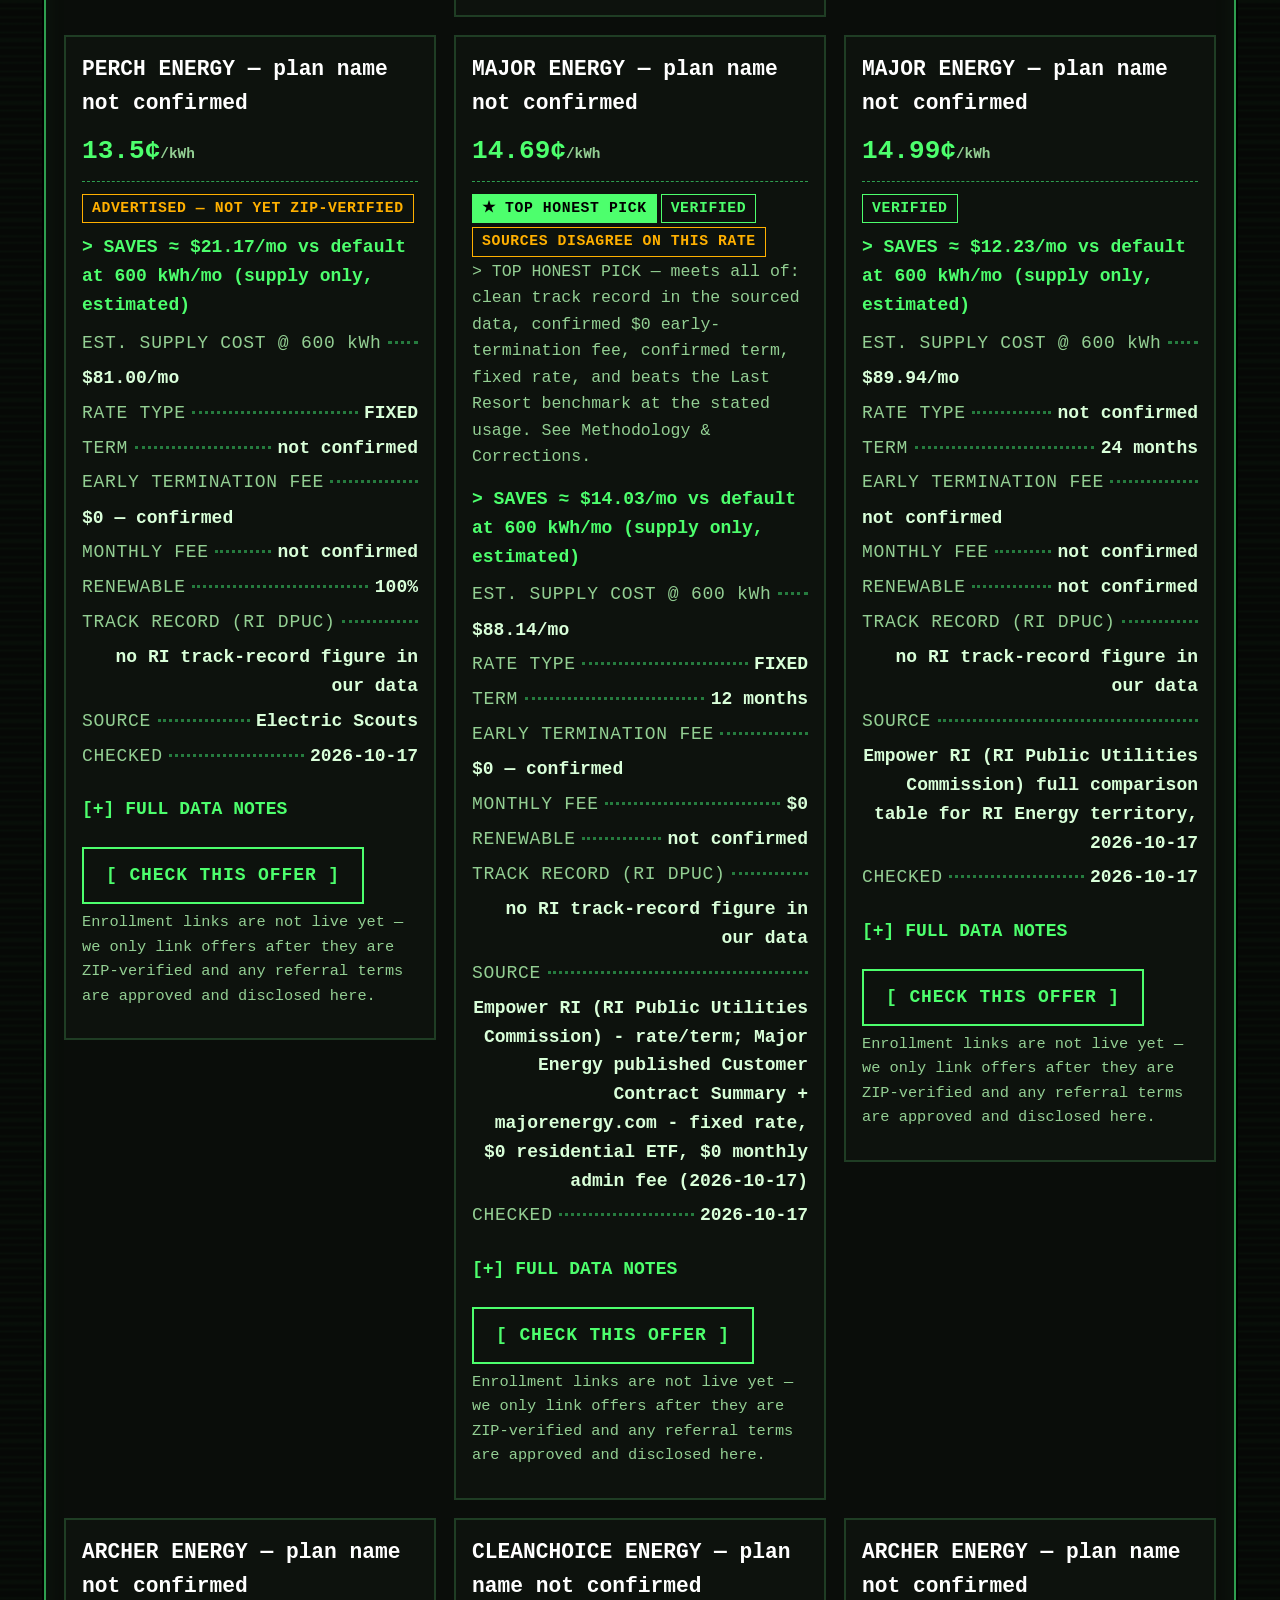
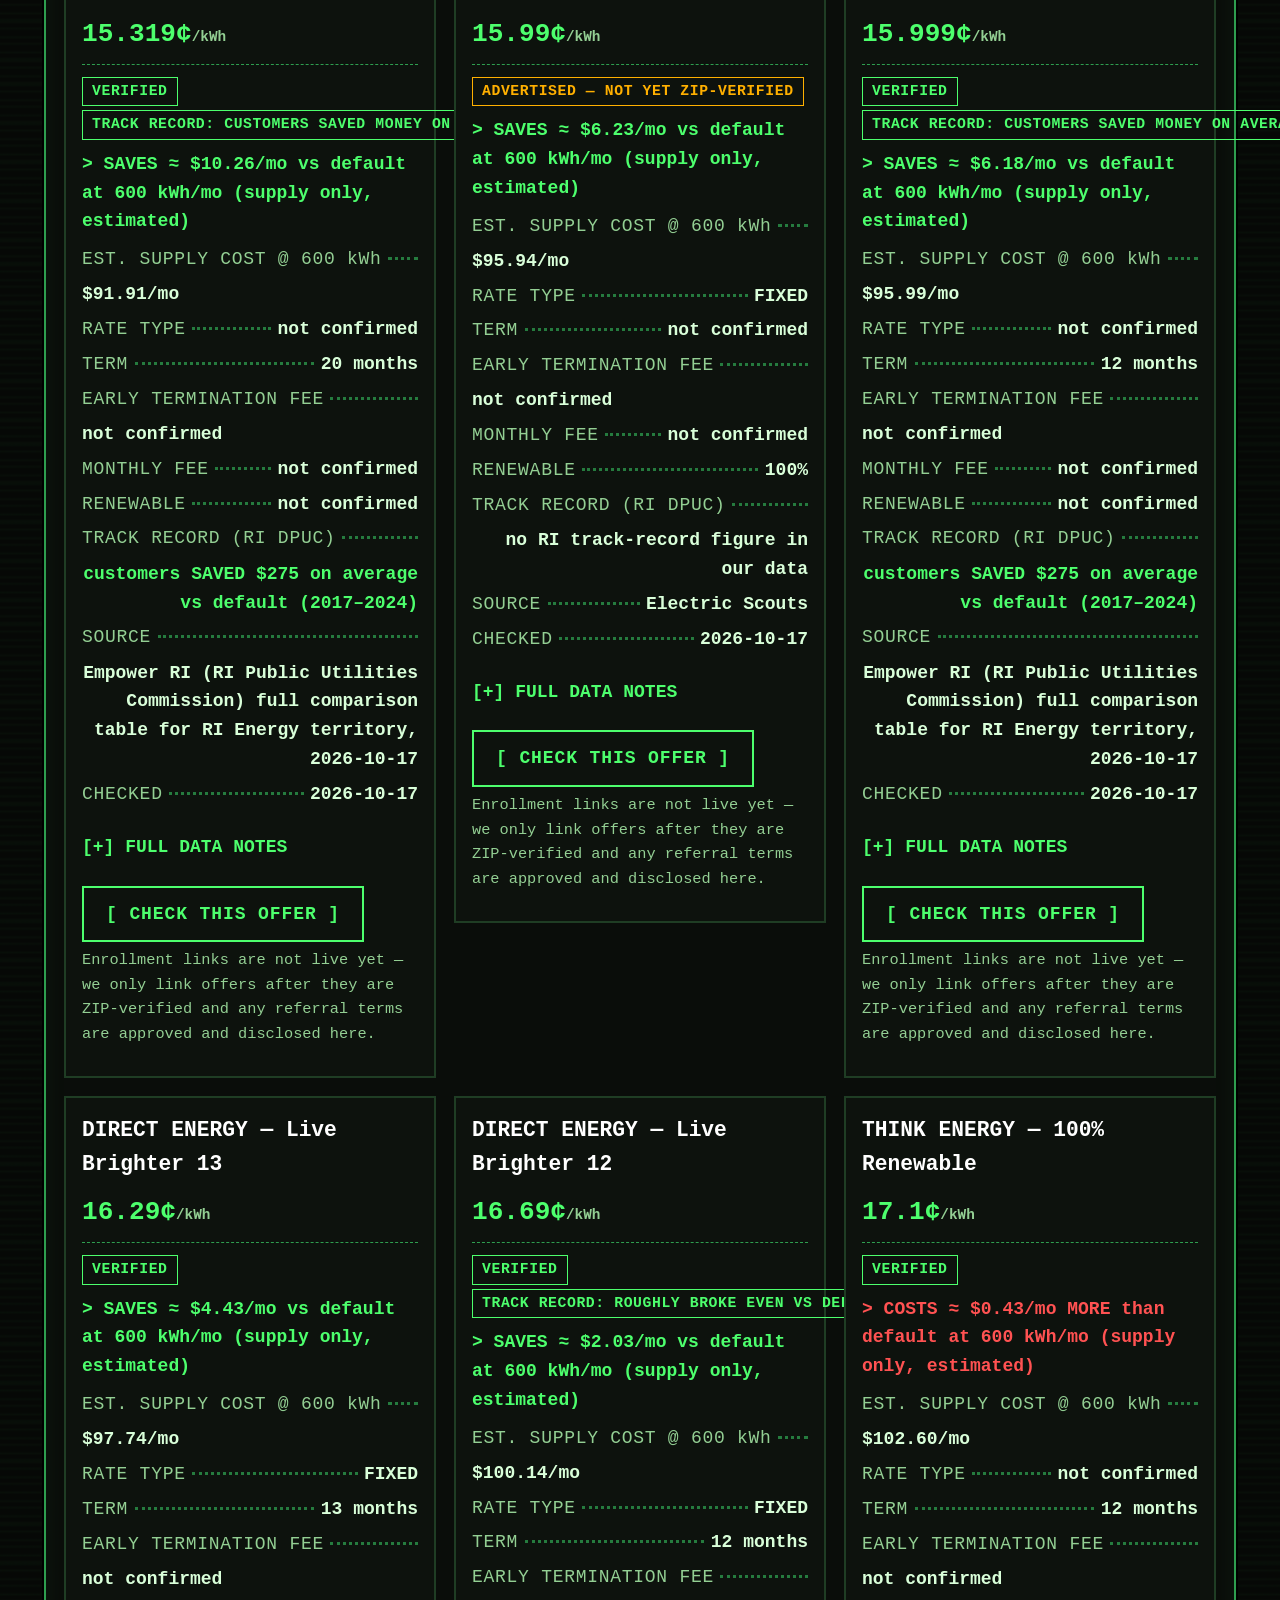
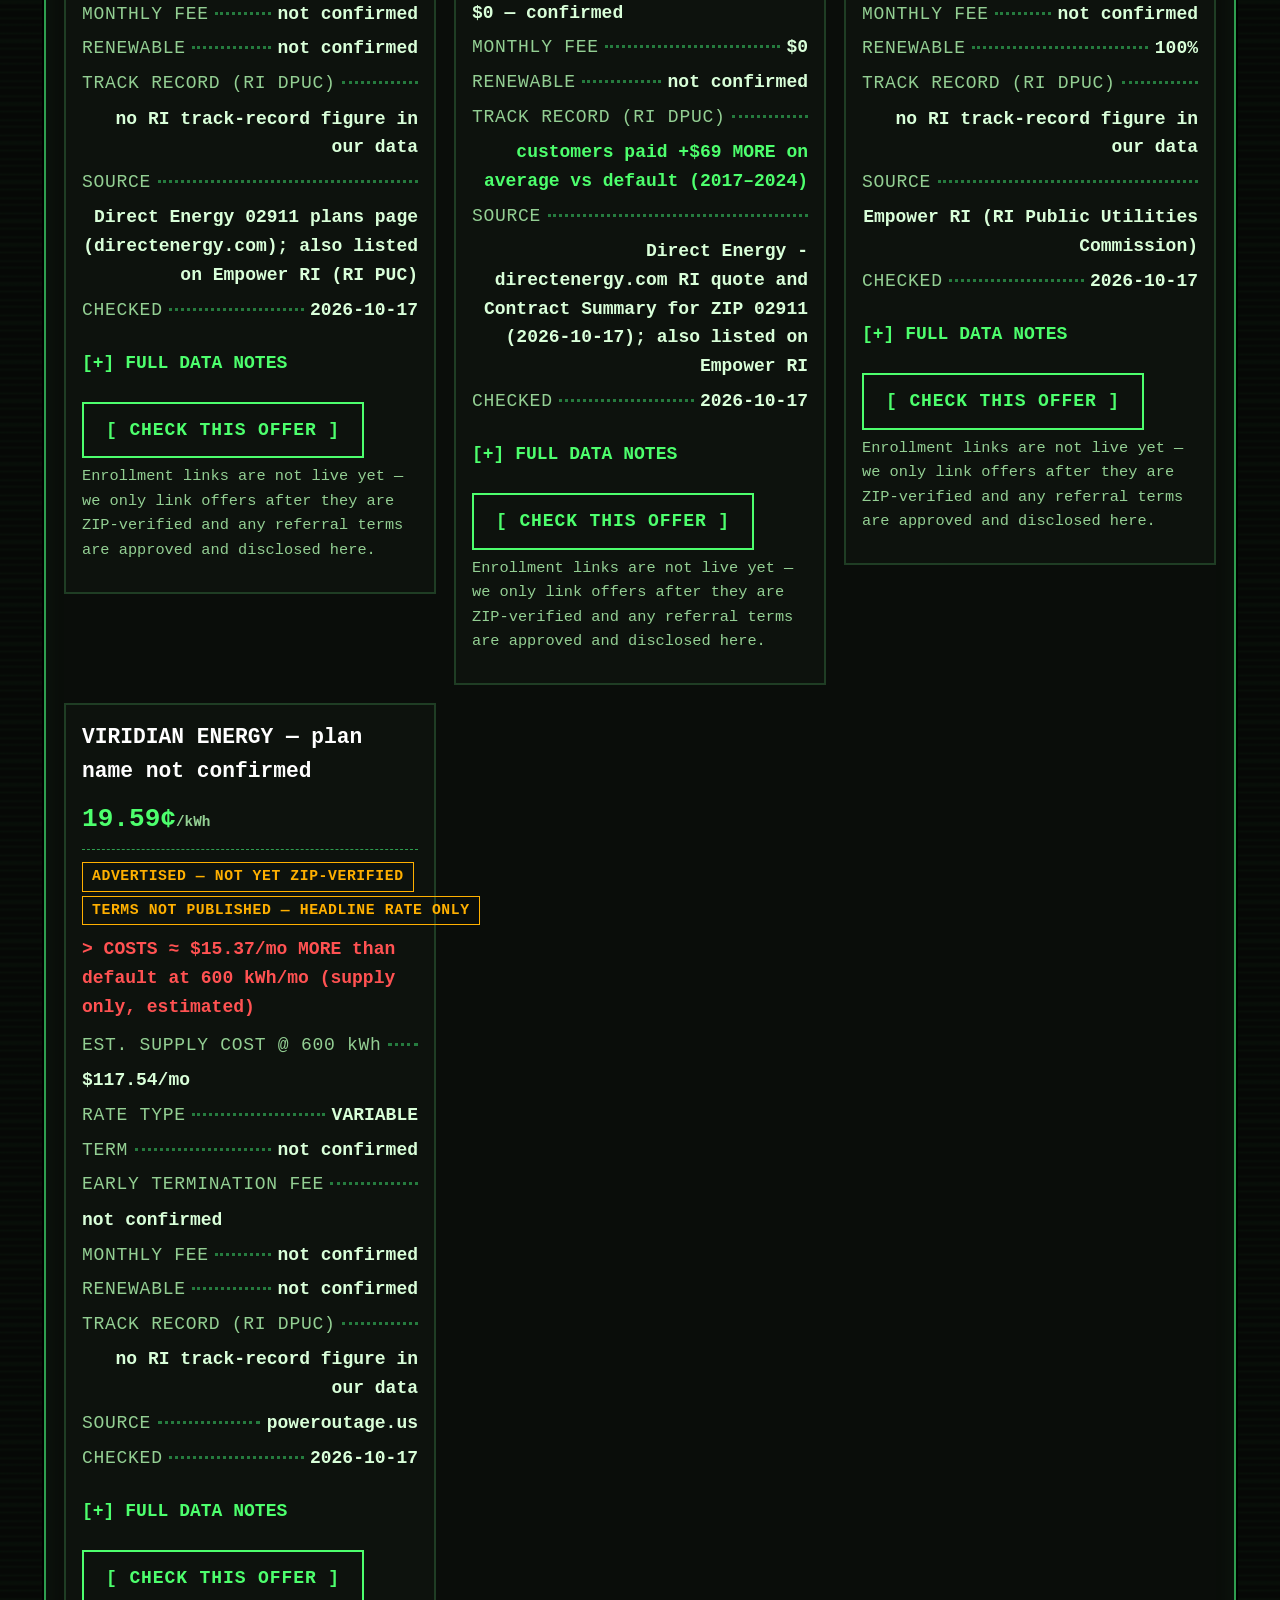
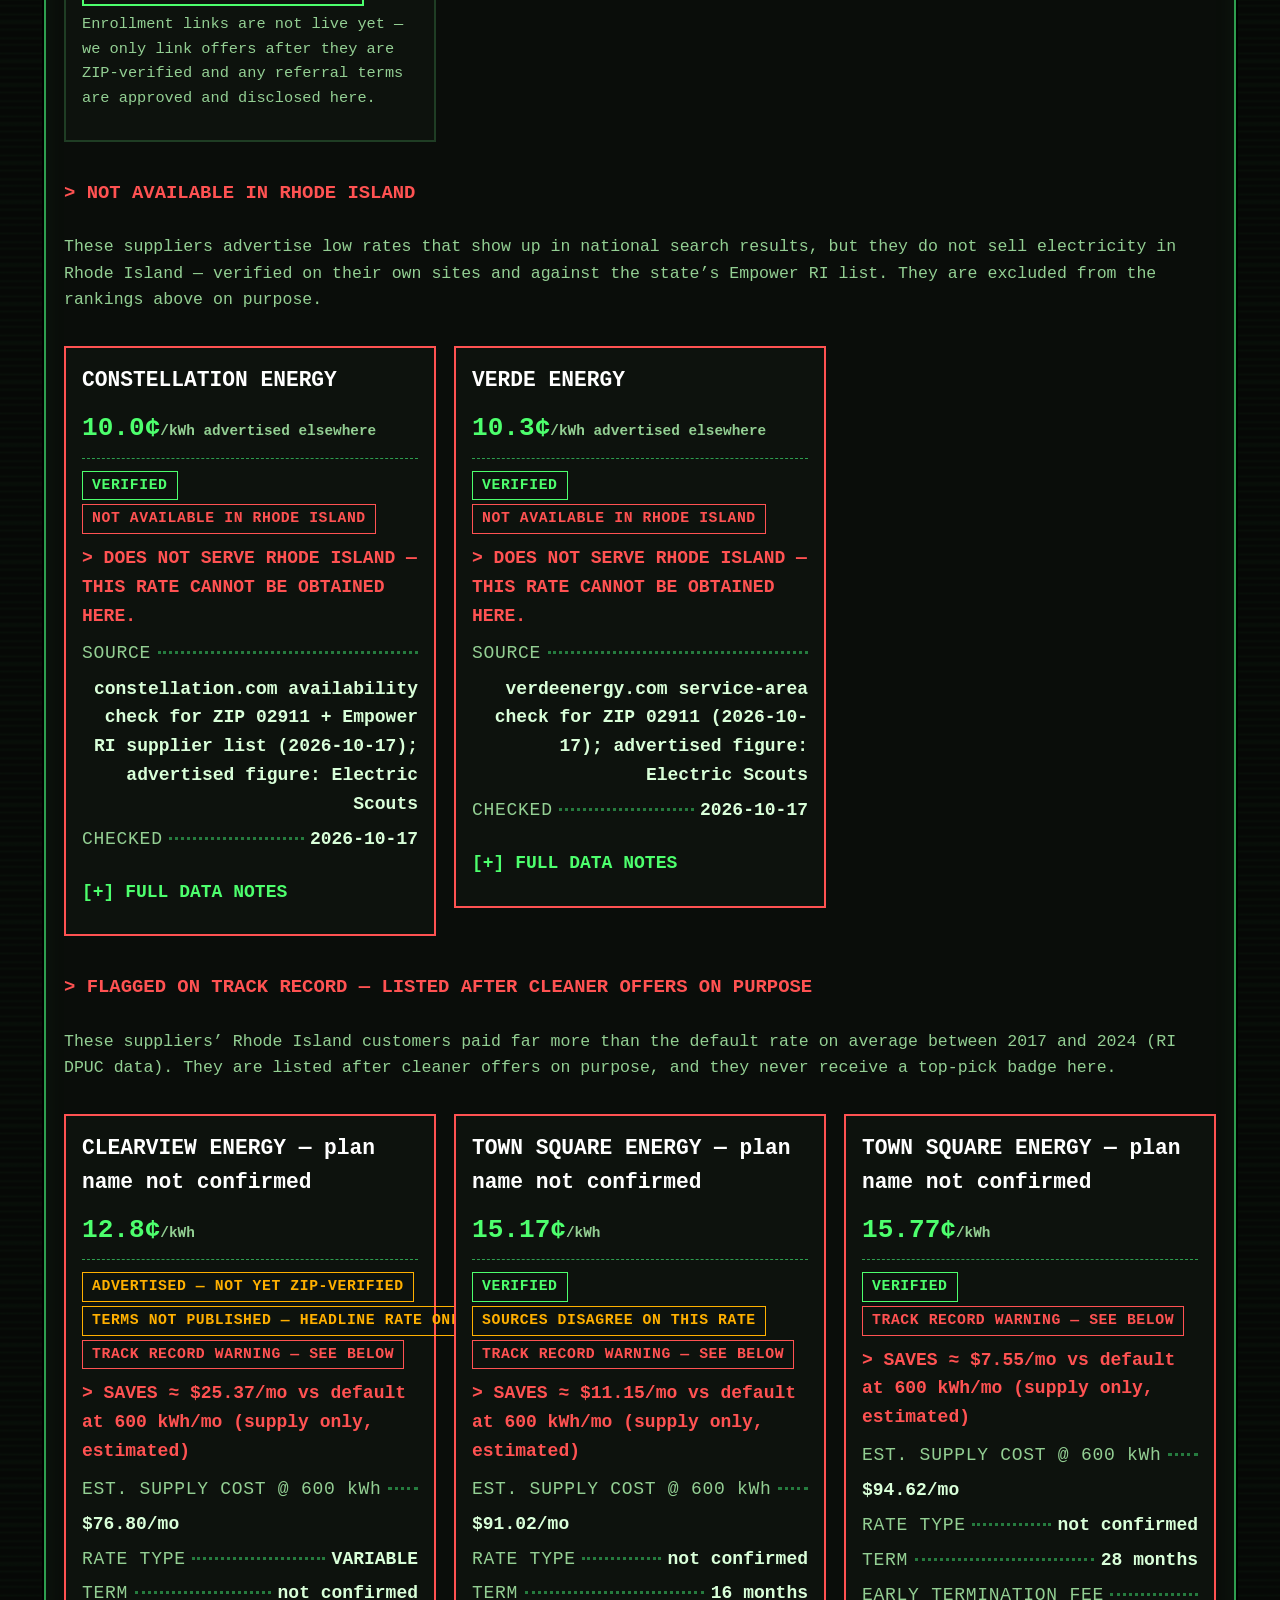
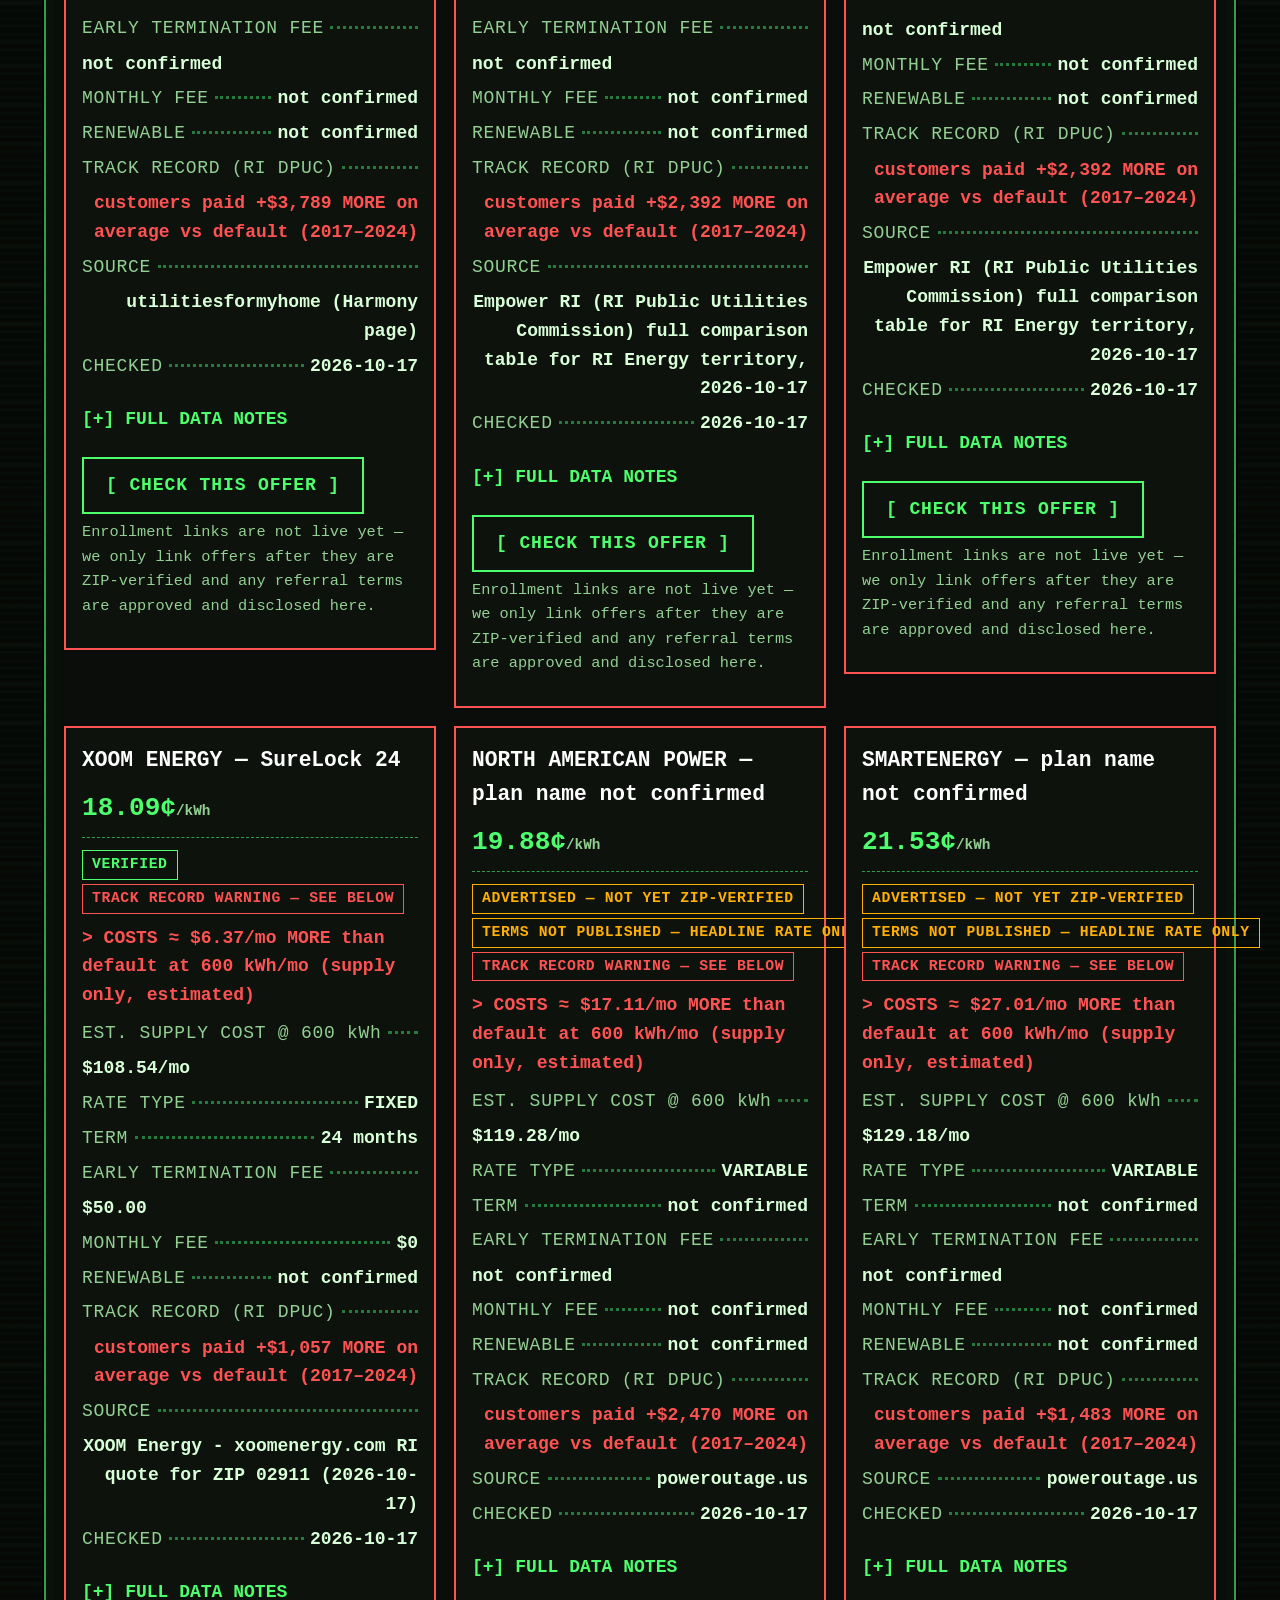
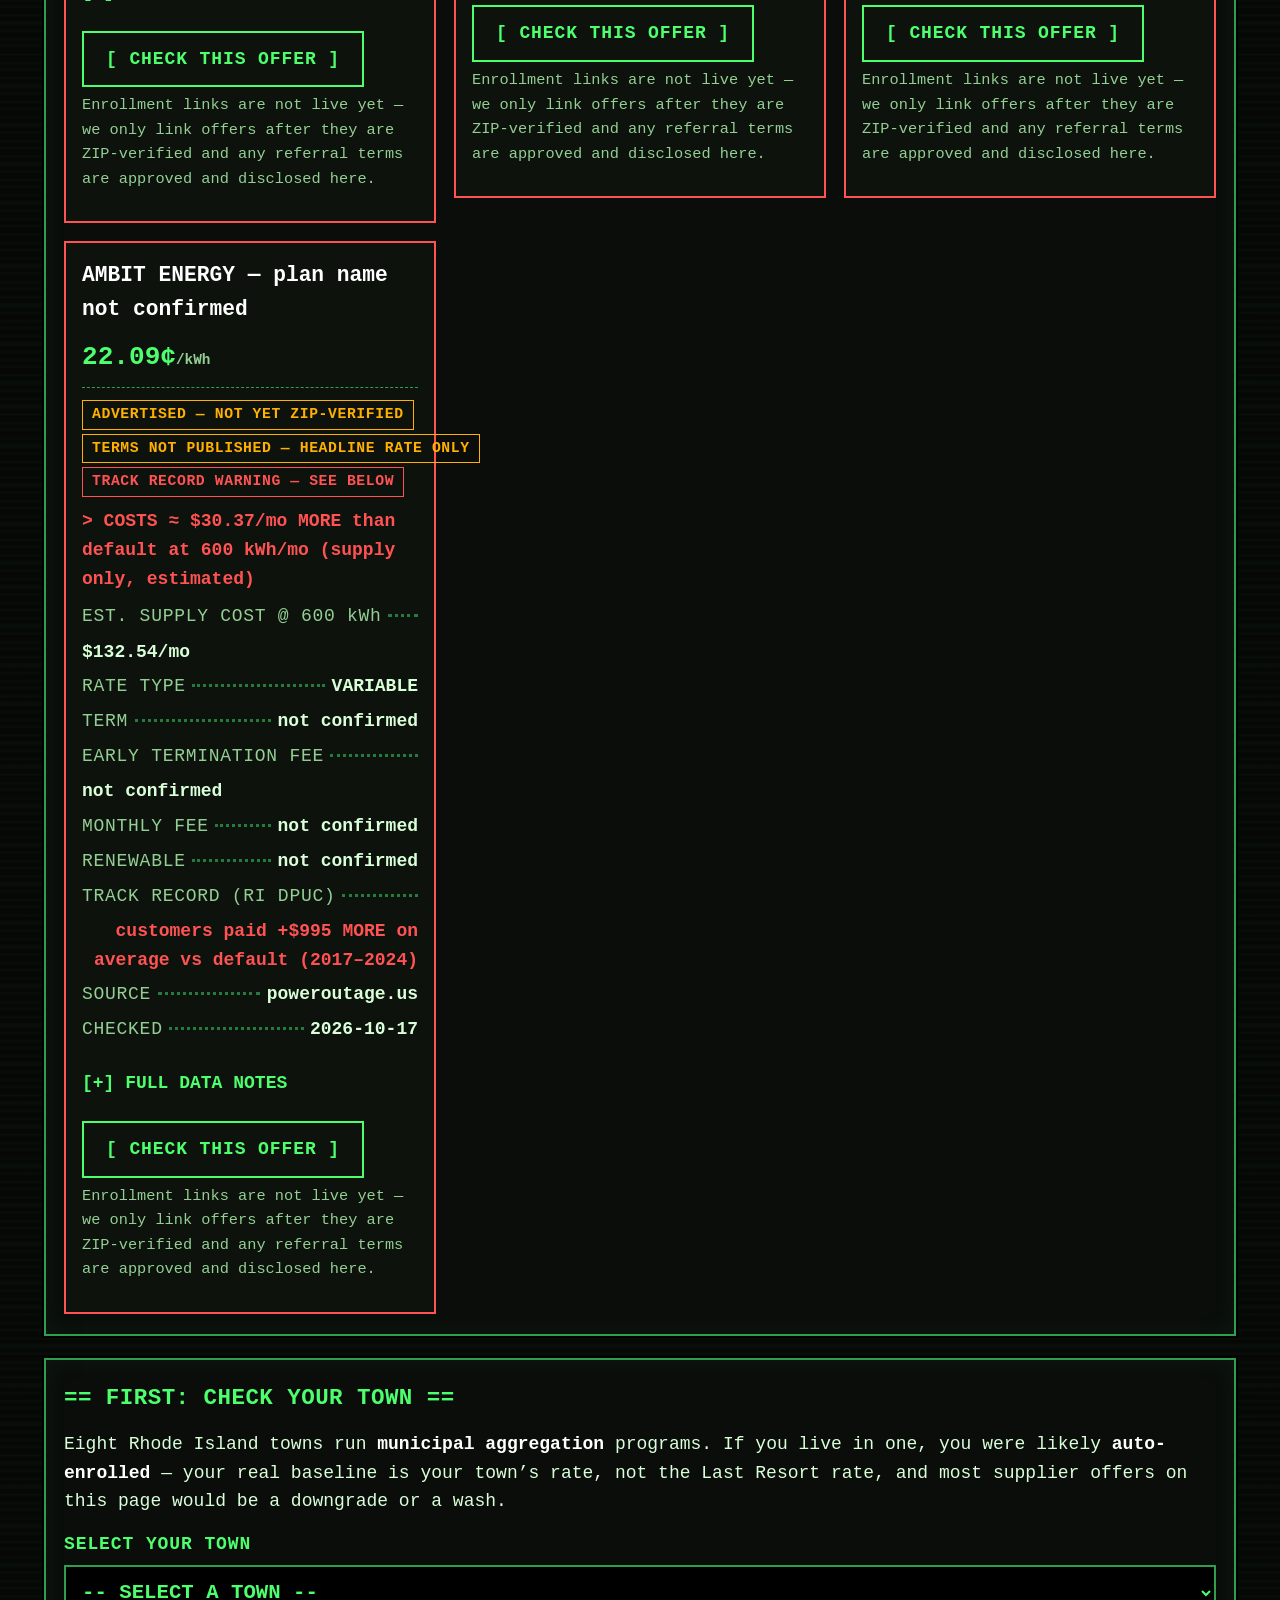
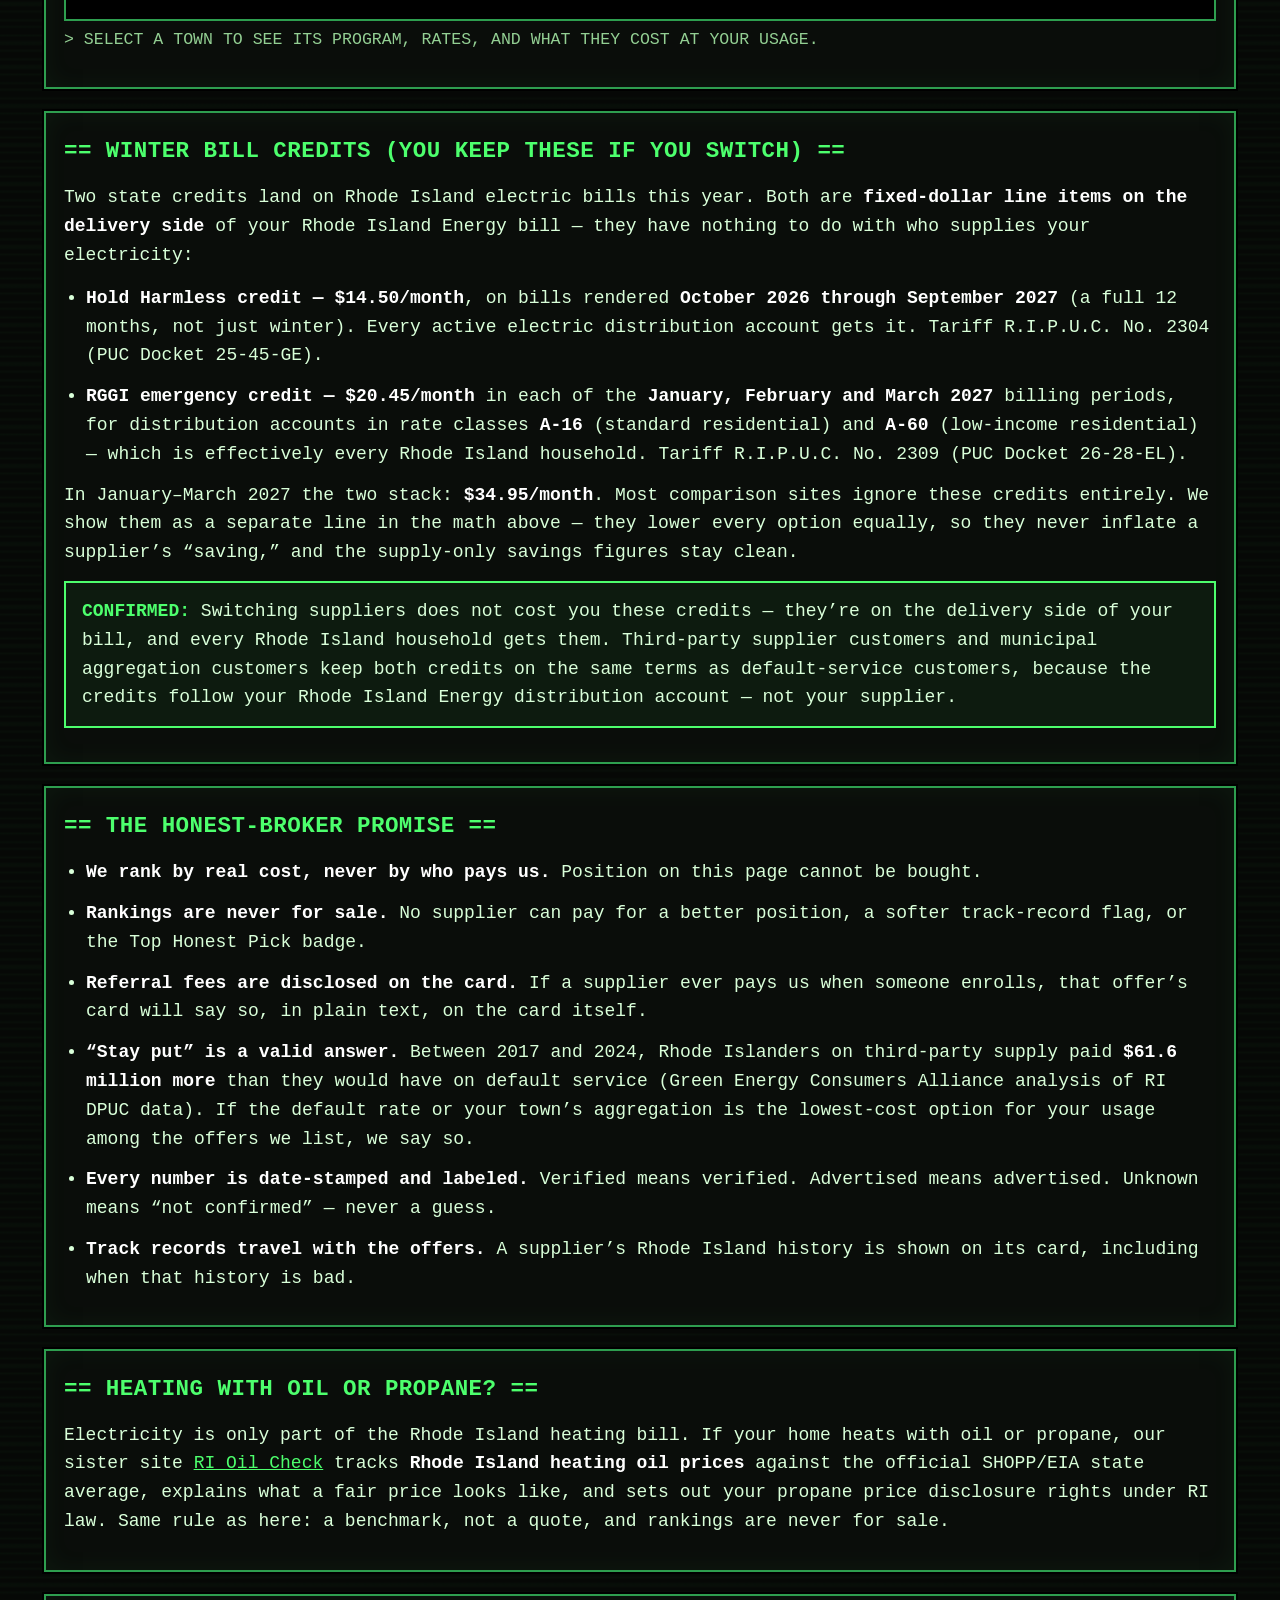
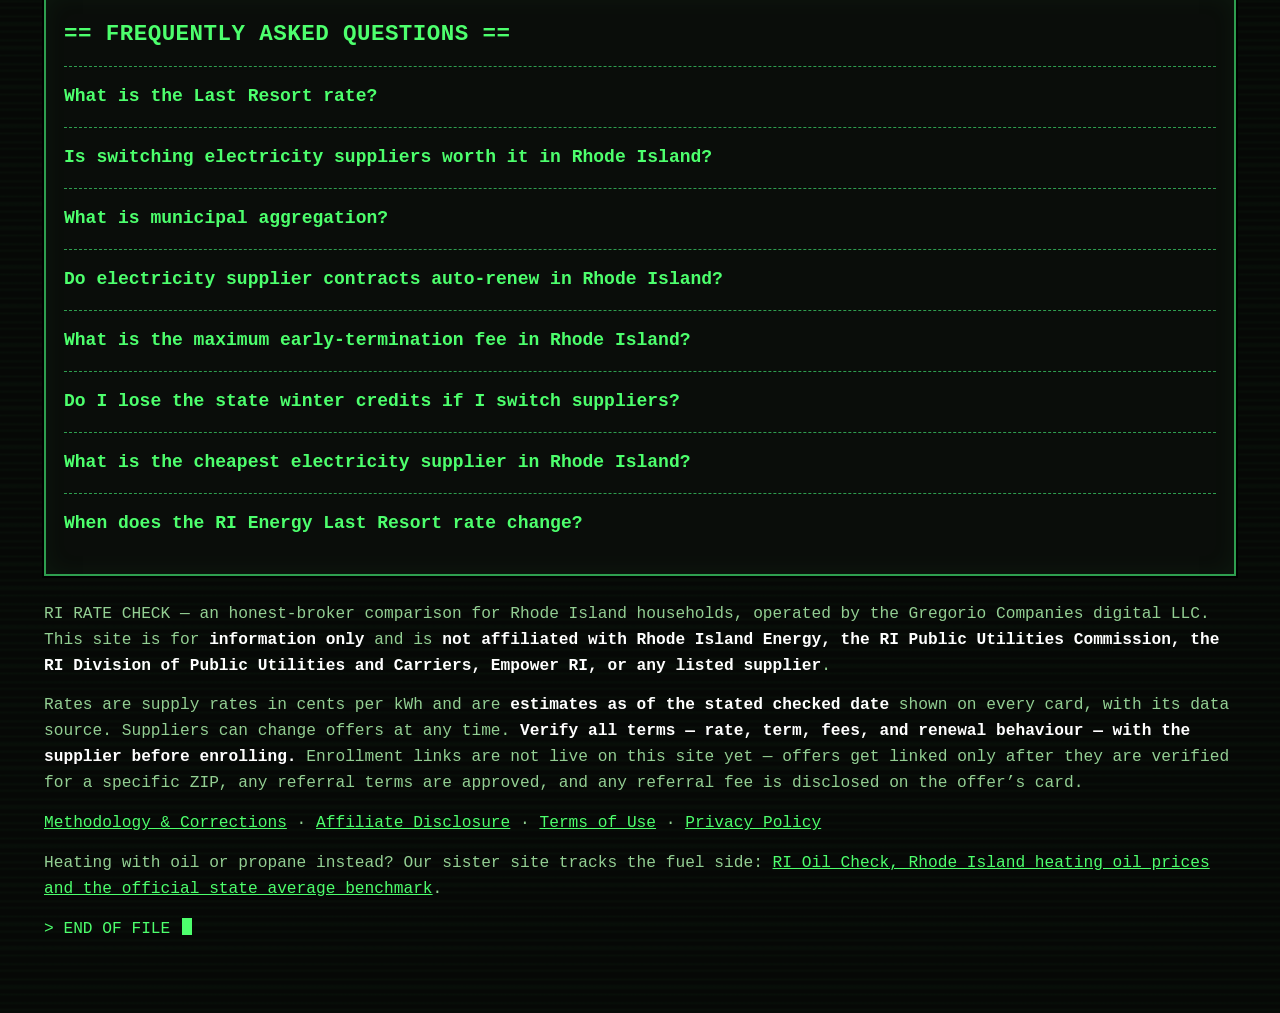
==== commit 46bb4a70: "FAQ dedupe: single FAQ block, newer SEO question wording" ====
--- a/index.html
+++ b/index.html
@@ -17,54 +17,6 @@
 <meta name="description" content="Rhode Island electricity supplier rates comparison: every supplier offer checked against the RI Energy Last Resort rate of 17.029¢/kWh, with teaser flags, RI DPUC track records, municipal aggregation checks, and winter bill credits shown separately.">
 <link rel="stylesheet" href="styles.css">
 <link rel="canonical" href="https://riratecheck.com/">
-<script type="application/ld+json">
-{
-  "@context": "https://schema.org",
-  "@type": "FAQPage",
-  "mainEntity": [
-    {
-      "@type": "Question",
-      "name": "What is the Last Resort rate?",
-      "acceptedAnswer": { "@type": "Answer", "text": "The Last Resort rate (Last Resort Service) is Rhode Island Energy's default supply rate — what you pay for the supply part of your bill if you have not chosen a third-party supplier or been auto-enrolled in a municipal aggregation program. For October 1, 2026 through March 31, 2027 it is 17.029 cents per kWh, approved by the RI Public Utilities Commission. It resets every April 1 and October 1; the summer 2026 rate was 11.092 cents per kWh." }
-    },
-    {
-      "@type": "Question",
-      "name": "Is switching electricity suppliers worth it in Rhode Island?",
-      "acceptedAnswer": { "@type": "Answer", "text": "Sometimes — but often not. An analysis of RI Division of Public Utilities data found that between 2017 and 2024, third-party supply customers paid $61.6 million more in total than they would have on default service. Switching only makes sense when the rate clearly beats the Last Resort rate after fees, the term spans the expensive winter season, and the supplier's Rhode Island track record is clean. Staying put is a valid answer, and this site says so when the math says so." }
-    },
-    {
-      "@type": "Question",
-      "name": "What is municipal aggregation?",
-      "acceptedAnswer": { "@type": "Answer", "text": "Municipal aggregation (community electricity) is when a city or town buys electricity supply in bulk for its residents. Eligible households are auto-enrolled, and anyone can leave or change tiers at any time with no fee. In Rhode Island, eight municipalities run programs with Good Energy and NextEra Energy Services: Barrington, Central Falls, Narragansett, Newport, North Kingstown, Portsmouth, Providence, and South Kingstown. Their winter 2026-27 Standard rate is 16.929 cents per kWh." }
-    },
-    {
-      "@type": "Question",
-      "name": "Do electricity supplier contracts auto-renew in Rhode Island?",
-      "acceptedAnswer": { "@type": "Answer", "text": "No. Rhode Island law prohibits residential electricity supplier contracts from auto-renewing. When your term ends, the contract ends — you choose a new offer or return to the default Last Resort service. Always check what happens at the end of a term before signing, because a supplier may offer you a new rate rather than renewing the old one." }
-    },
-    {
-      "@type": "Question",
-      "name": "What is the maximum early-termination fee in Rhode Island?",
-      "acceptedAnswer": { "@type": "Answer", "text": "By Rhode Island law, an early-termination fee on a residential electricity supply contract is capped at $50 — or twice your average monthly bill, if that is less (R.I. Gen. Laws § 39-26.7-6(a); Division rule 815-RICR-30-05-2 § 2.6). Many plans charge $0; this site shows each plan's fee when it is confirmed, and marks it 'not confirmed' when it is not." }
-    },
-    {
-      "@type": "Question",
-      "name": "Do I lose the state winter credits if I switch suppliers?",
-      "acceptedAnswer": { "@type": "Answer", "text": "No. Both state credits are fixed-dollar line items on the delivery side of your Rhode Island Energy bill, and neither is tied to who supplies your electricity. The Hold Harmless credit is $14.50/month on bills rendered October 2026 through September 2027 (Tariff R.I.P.U.C. No. 2304). The RGGI emergency credit is $20.45/month in each of the January, February and March 2027 billing periods, for distribution accounts in rate classes A-16 and A-60 — the standard and low-income residential classes (Tariff R.I.P.U.C. No. 2309). Because the credits follow your distribution account, third-party supplier customers and municipal aggregation customers keep both." }
-    },
-    {
-      "@type": "Question",
-      "name": "What is the cheapest electricity supplier in Rhode Island?",
-      "acceptedAnswer": { "@type": "Answer", "text": "There is no single answer that stays true. The cheapest headline rate often belongs to a short teaser term or a supplier with a poor Rhode Island track record, and the real cost depends on your monthly usage, any monthly fee, the early-termination fee, and what happens when the term ends. That is why the offers on this page are ranked by estimated supply cost at your usage, with flagged suppliers listed after cleaner offers no matter how cheap the headline looks. If your town runs a municipal aggregation program, its rate is your real baseline and may already be the lowest-cost option listed." }
-    },
-    {
-      "@type": "Question",
-      "name": "When does the RI Energy Last Resort rate change?",
-      "acceptedAnswer": { "@type": "Answer", "text": "The Last Resort rate resets twice a year, on April 1 and October 1. The current winter rate of 17.029 cents per kWh runs from October 1, 2026 through March 31, 2027. The next rate takes effect on April 1, 2027; it is proposed by Rhode Island Energy and approved by the RI Public Utilities Commission. Any supplier offer you compare today should be measured against the rate in force for the months the contract would actually cover." }
-    }
-  ]
-}
-</script>
 </head>
 <body>
 <div class="wrap">
@@ -226,7 +178,7 @@
       </details>
 
       <details>
-        <summary>Is switching worth it?</summary>
+        <summary>Is switching electricity suppliers worth it in Rhode Island?</summary>
         <p>Sometimes — but often not. An analysis of RI Division of Public Utilities data found that between 2017
         and 2024, third-party supply customers paid <strong>$61.6 million more</strong> in total than they would have
         on default service, and nearly every large supplier cost its customers money on average. Switching only
@@ -248,7 +200,7 @@
       </details>
 
       <details>
-        <summary>Do contracts auto-renew in RI?</summary>
+        <summary>Do electricity supplier contracts auto-renew in Rhode Island?</summary>
         <p><strong>No.</strong> Rhode Island law prohibits residential electricity supplier contracts from
         auto-renewing. When your term ends, the contract ends — you choose a new offer or return to the default
         Last Resort service. Two cautions: a supplier can still <em>offer</em> you a new contract at a new rate when
@@ -258,7 +210,7 @@
       </details>
 
       <details>
-        <summary>What&rsquo;s the max early-termination fee?</summary>
+        <summary>What is the maximum early-termination fee in Rhode Island?</summary>
         <p>By Rhode Island law, an early-termination fee on a residential electricity supply contract is capped at
         <strong>$50</strong> — or twice your average monthly bill, if that is less (R.I. Gen. Laws
         &sect; 39-26.7-6(a); Division rule 815-RICR-30-05-2 &sect; 2.6). Many plans charge $0. This site
@@ -288,7 +240,7 @@
       </details>
 
       <details>
-        <summary>When does the Last Resort rate change?</summary>
+        <summary>When does the RI Energy Last Resort rate change?</summary>
         <p>The Last Resort rate resets twice a year, on <strong>April 1</strong> and <strong>October 1</strong>.
         The current winter rate of 17.029&cent;/kWh runs from October 1, 2026 through <strong>March 31,
         2027</strong>. The next rate takes effect on <strong>April 1, 2027</strong>; it is proposed by Rhode
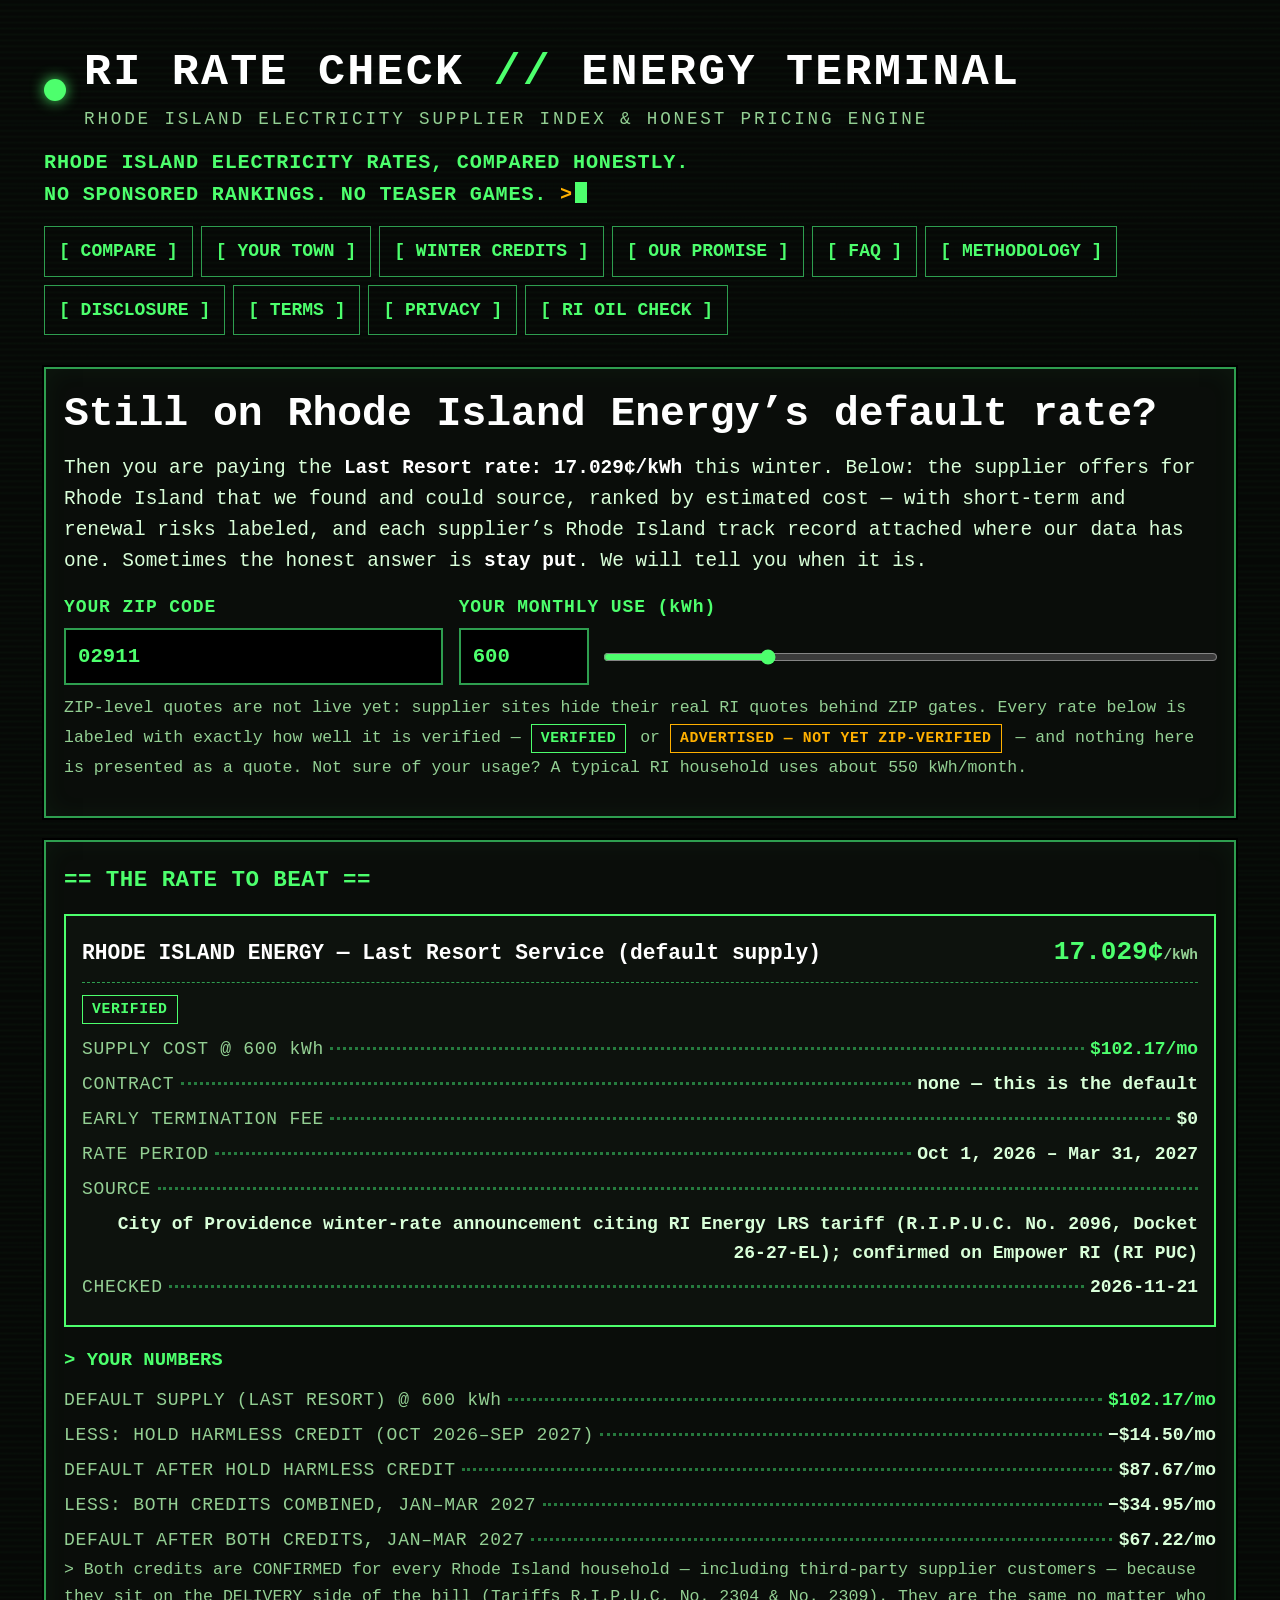
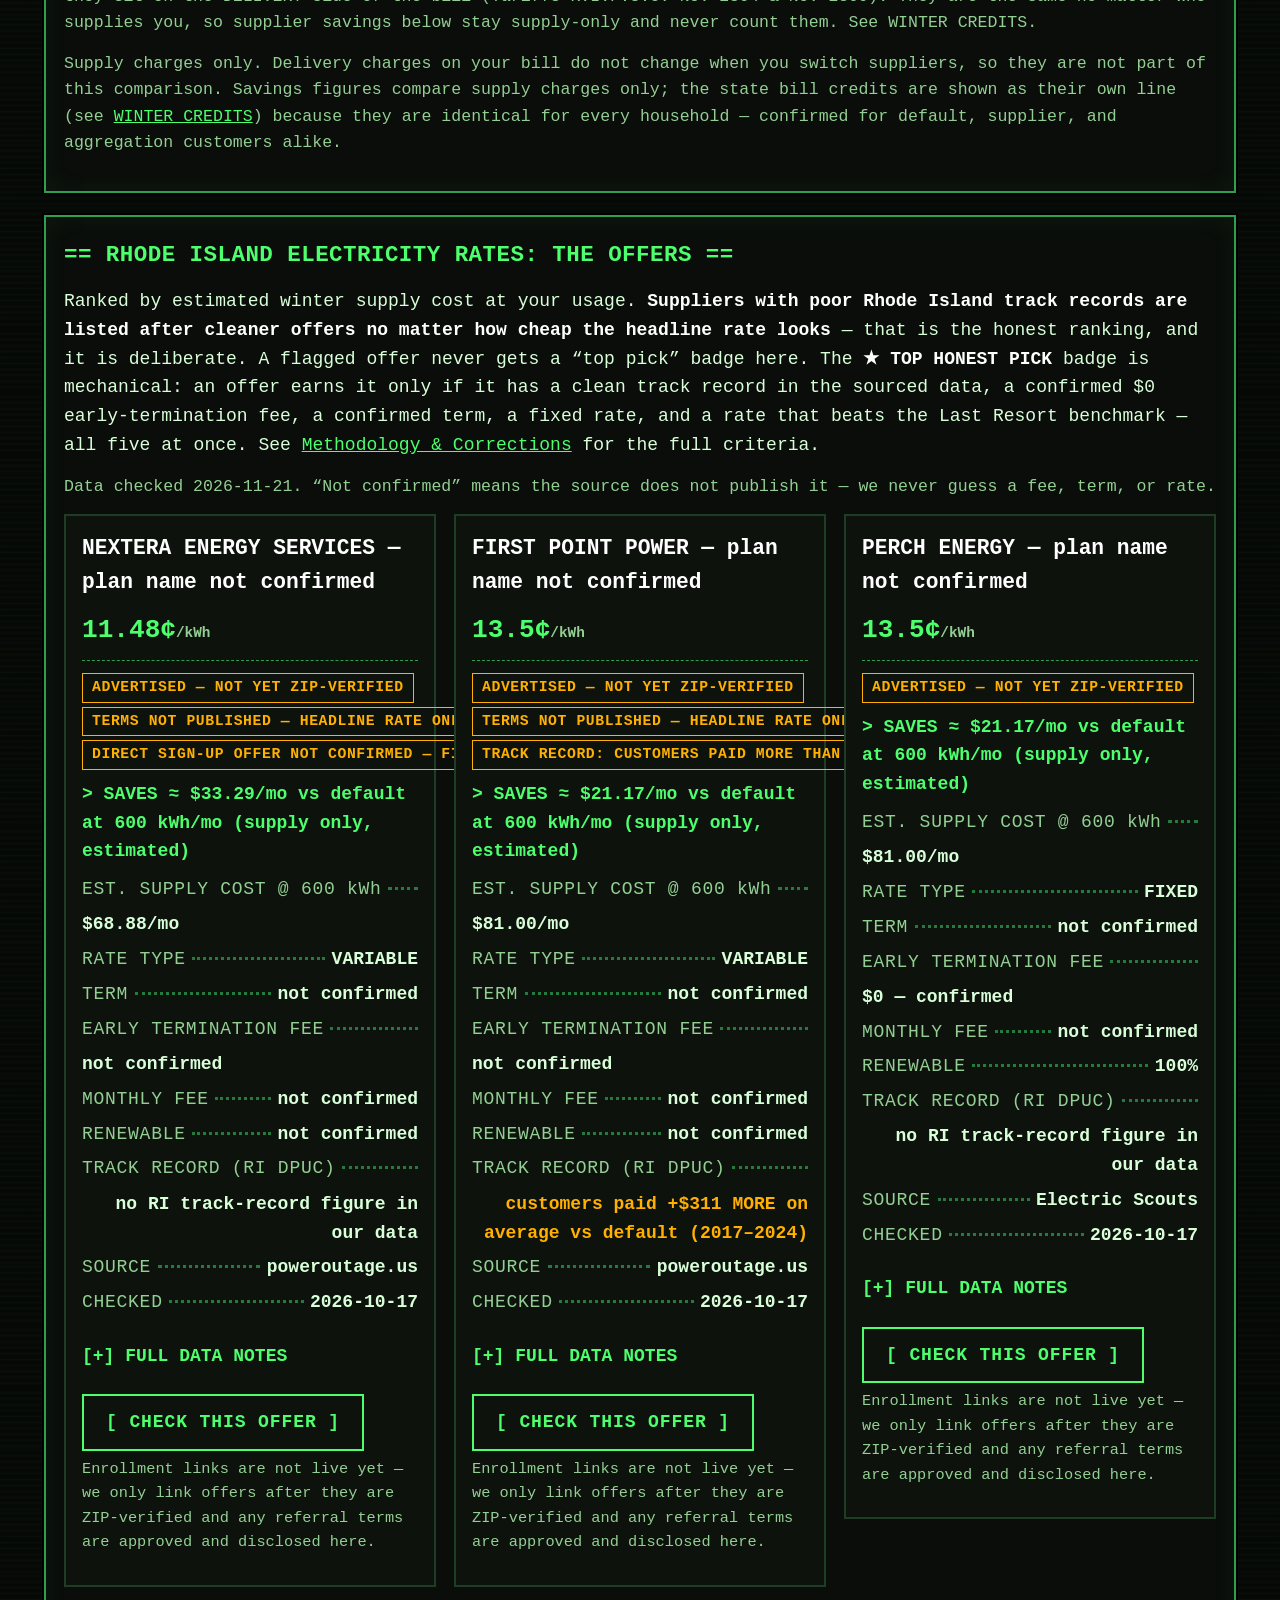
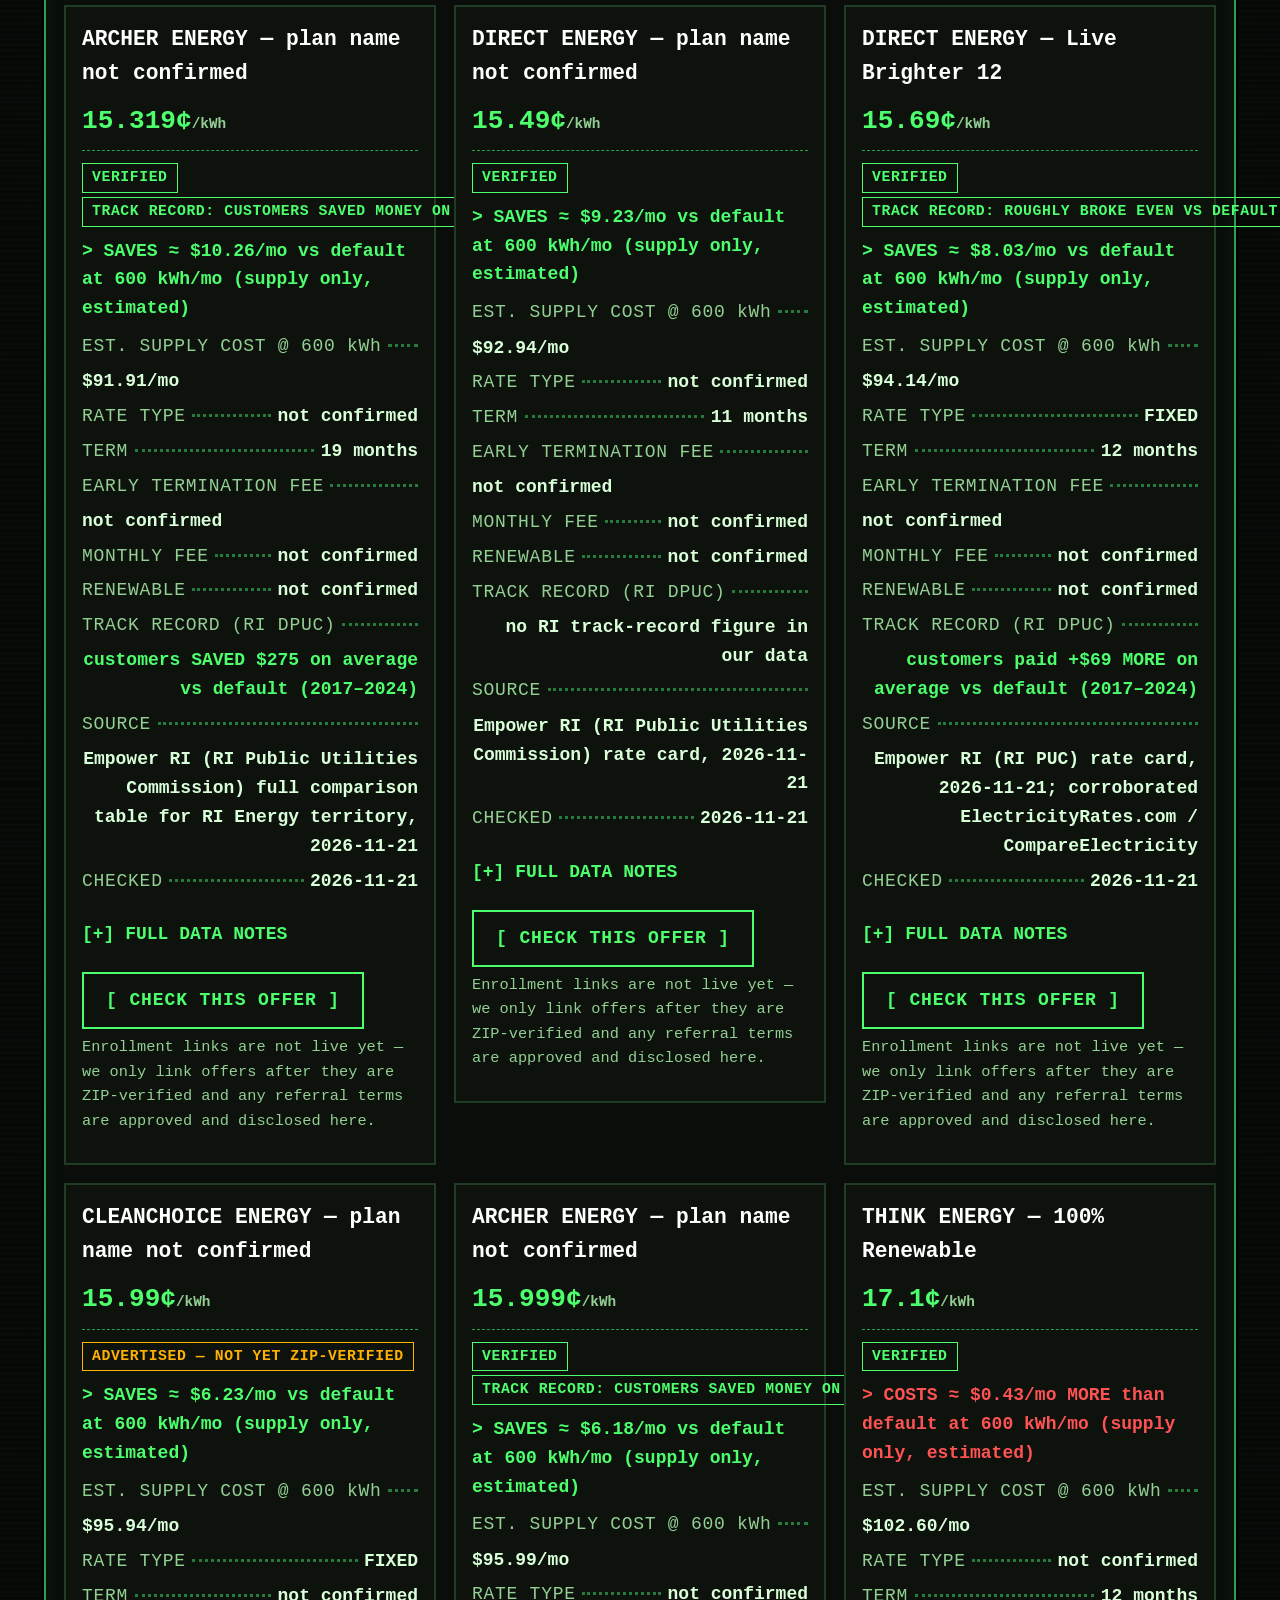
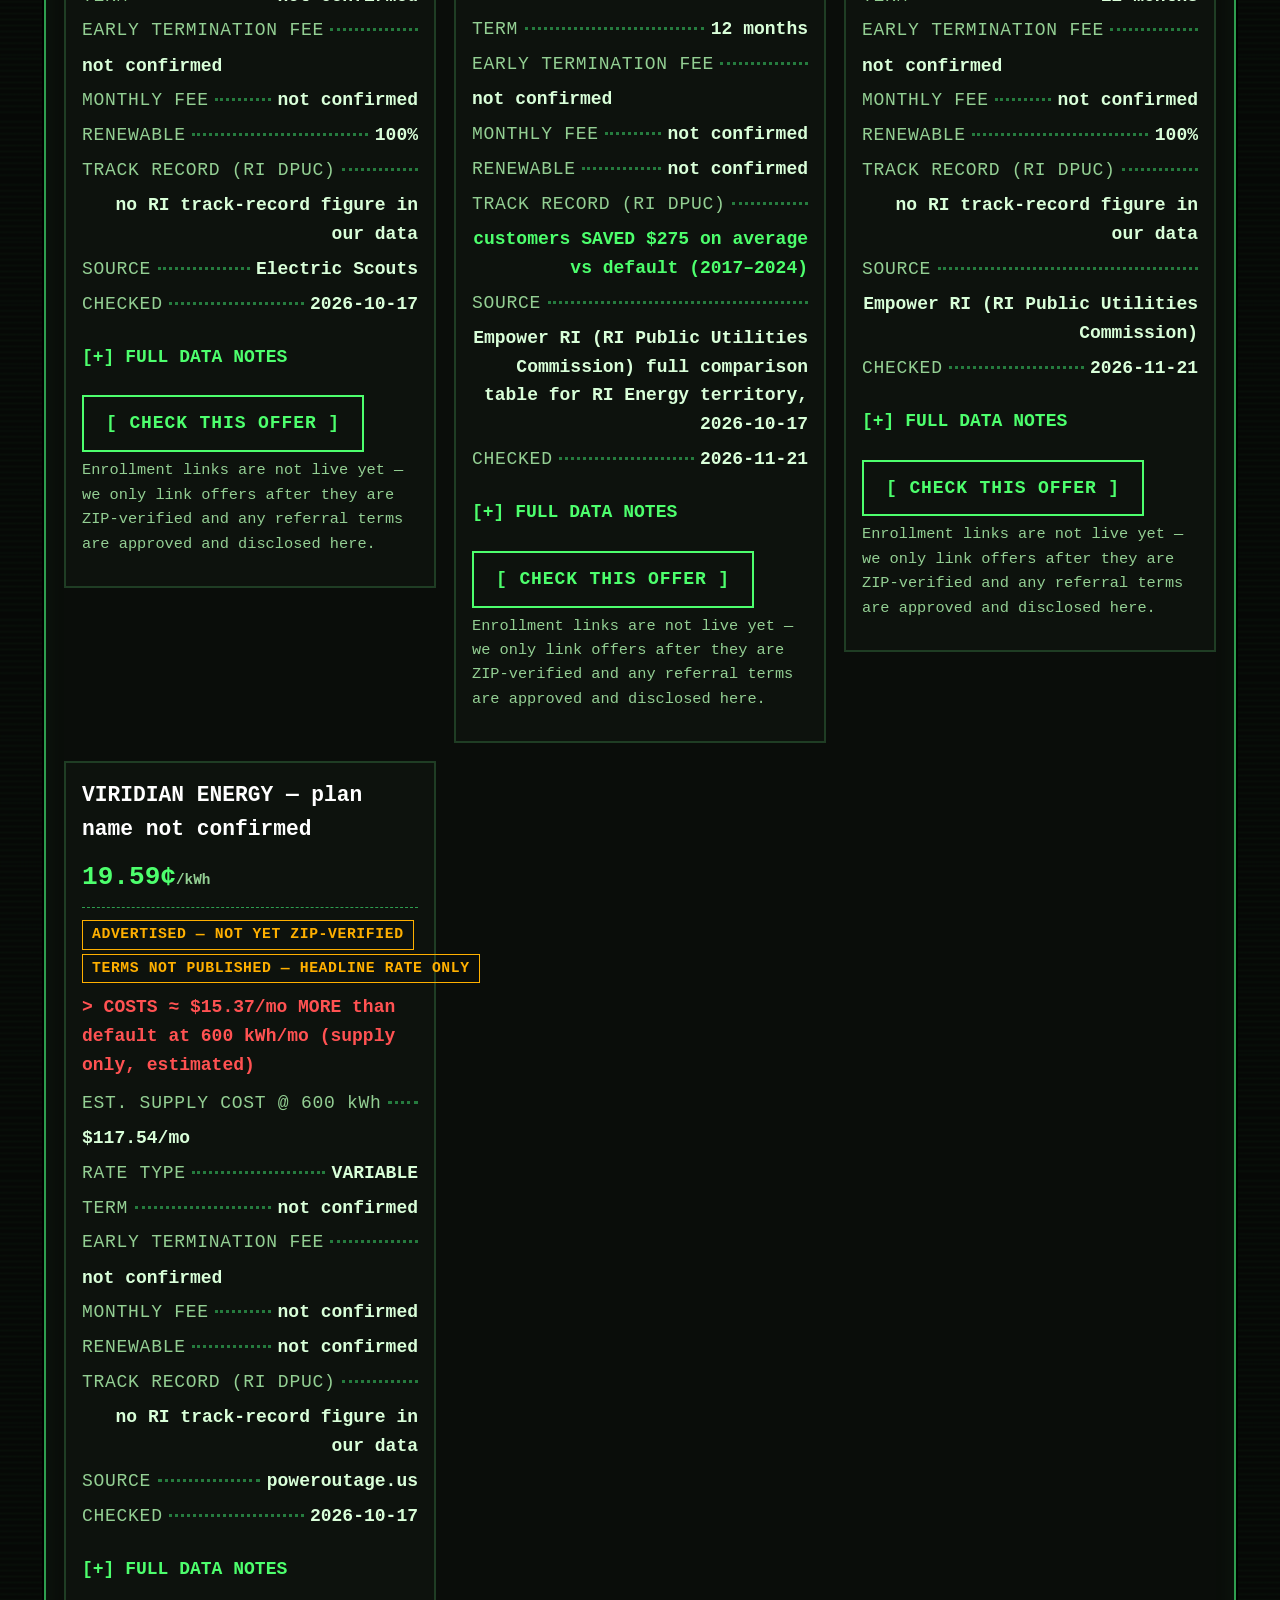
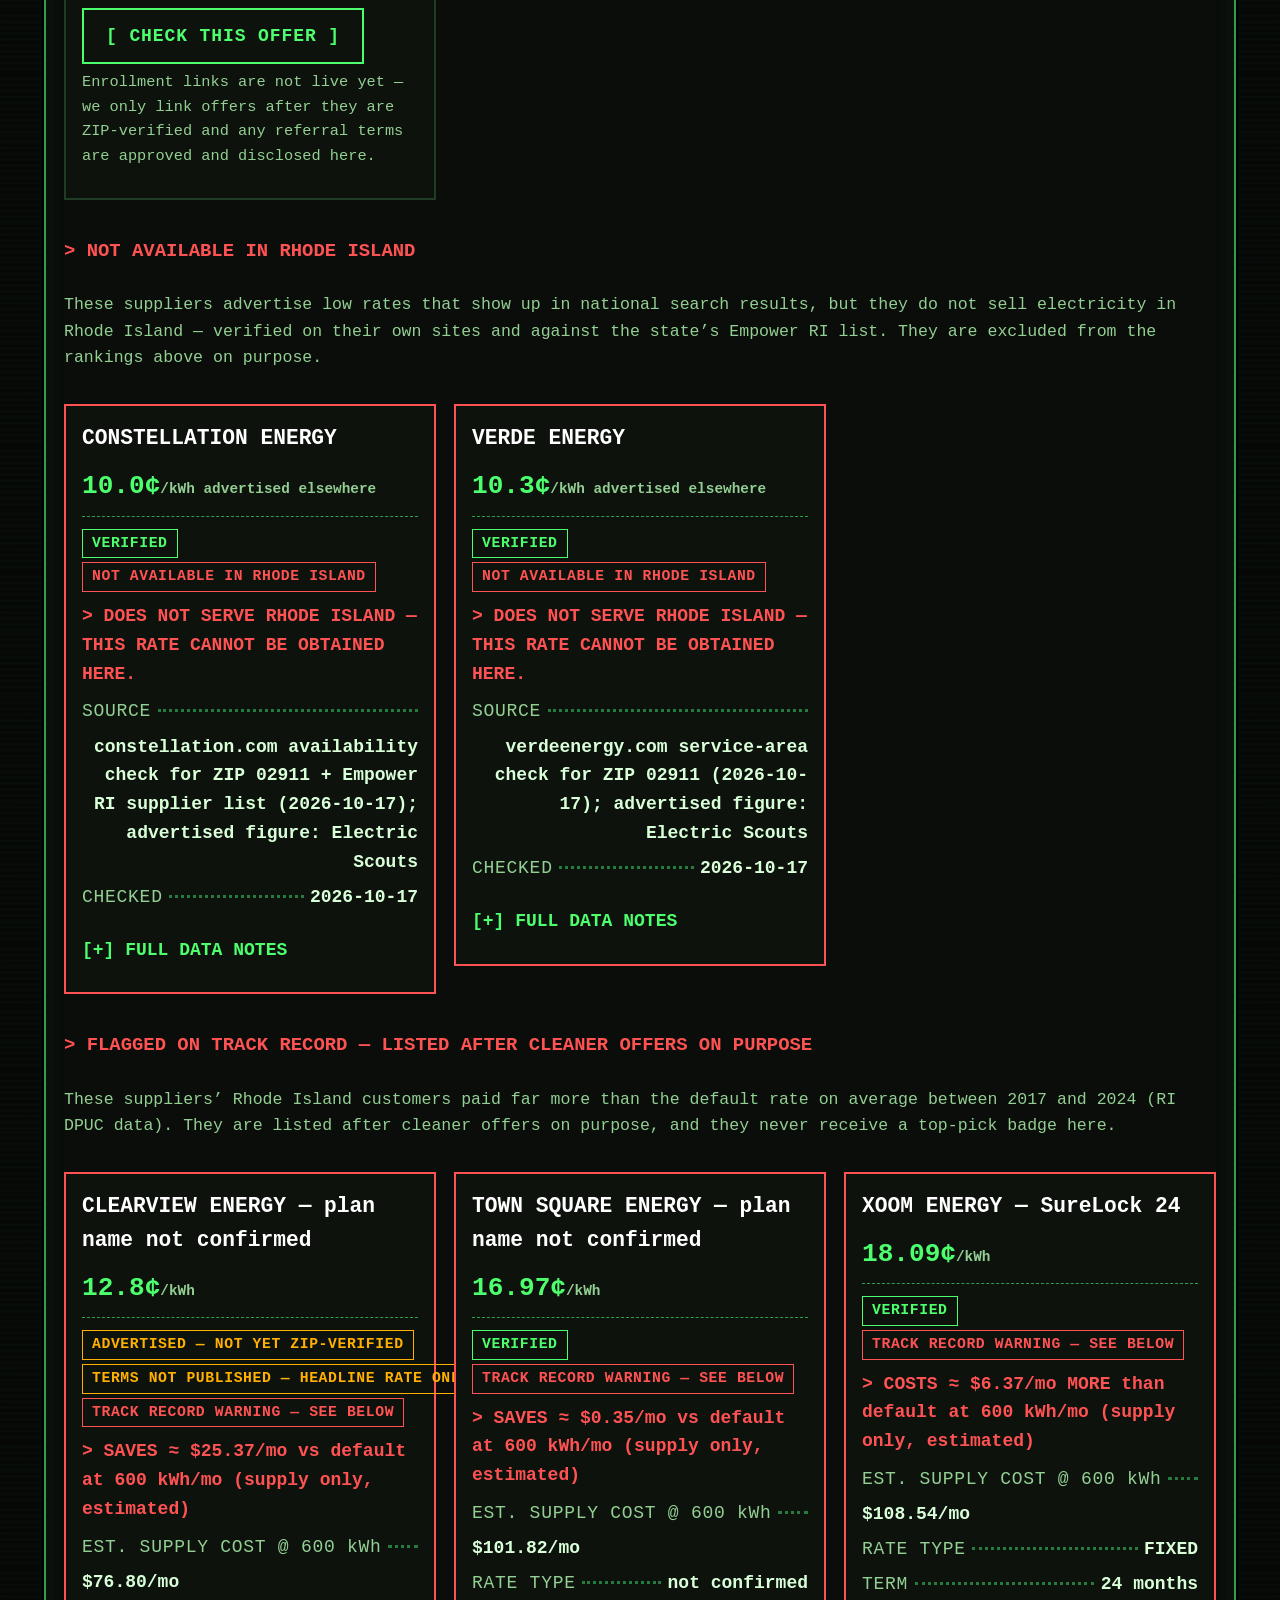
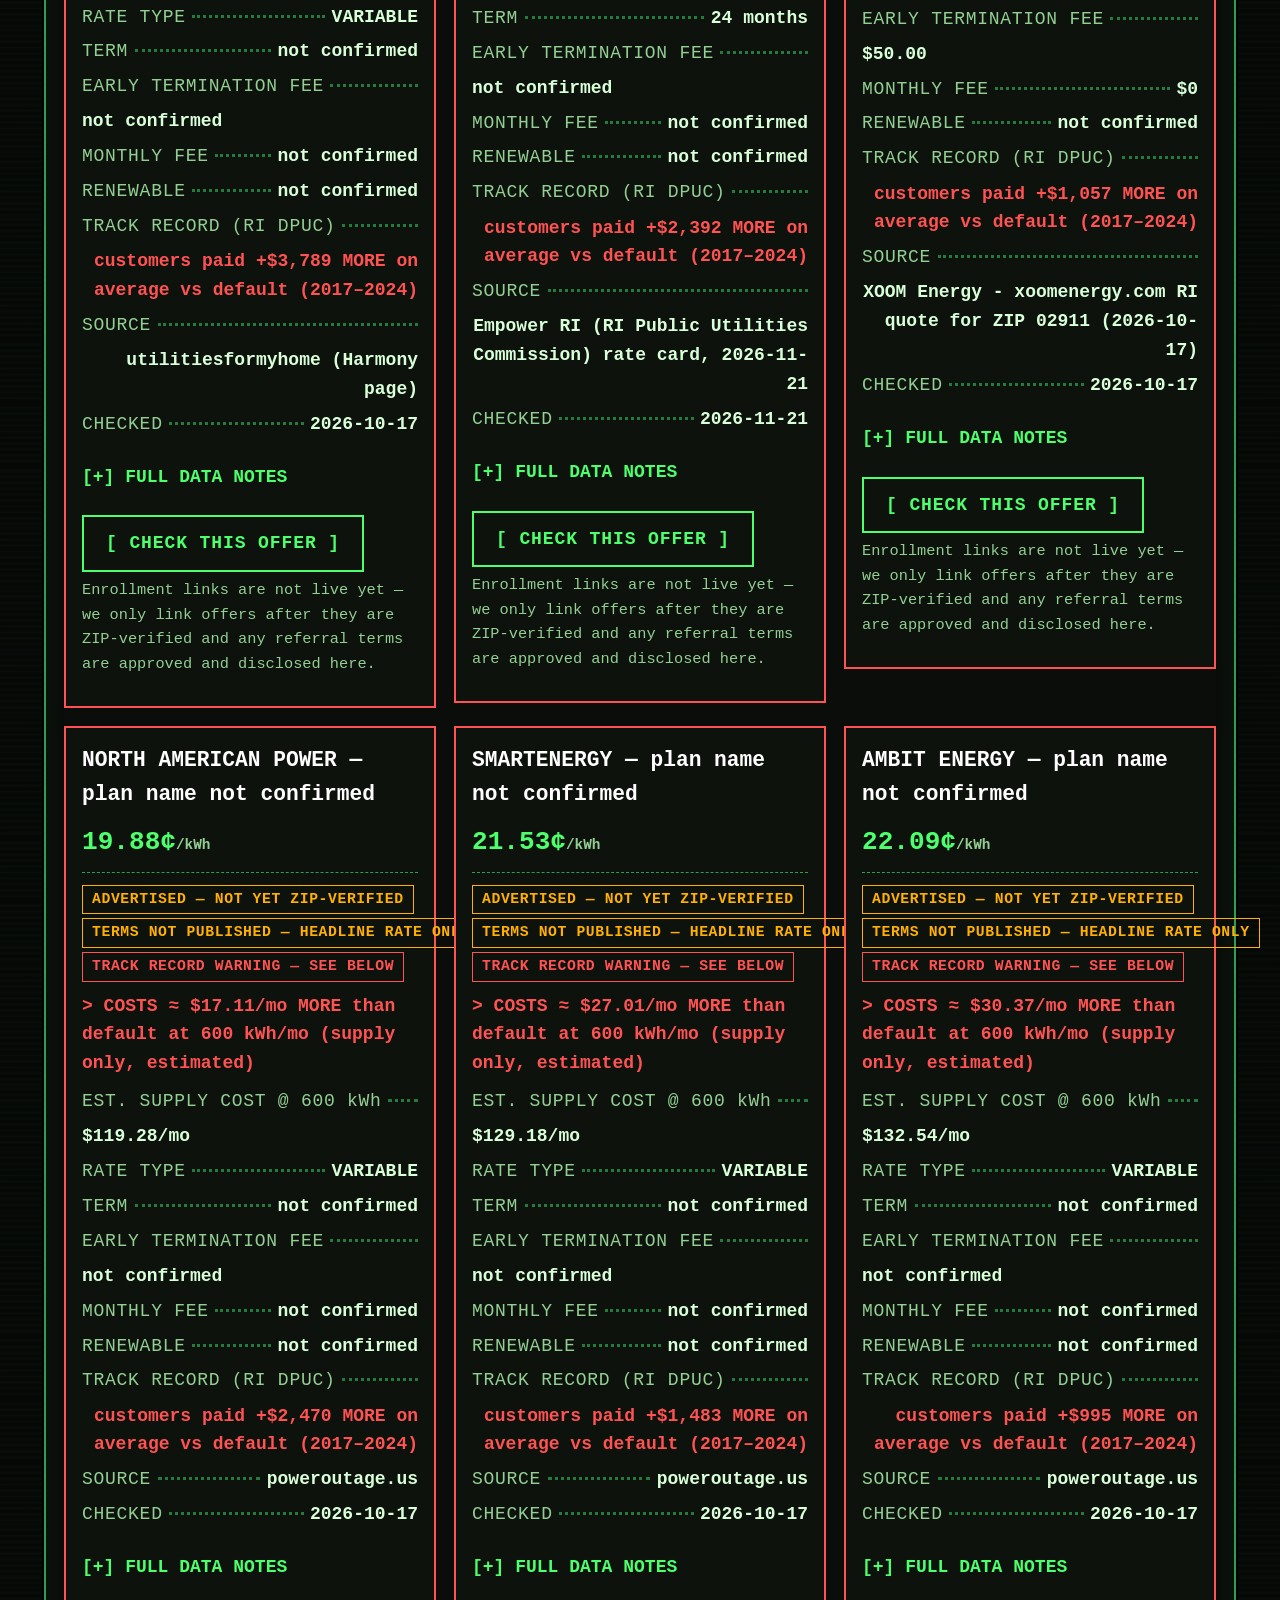
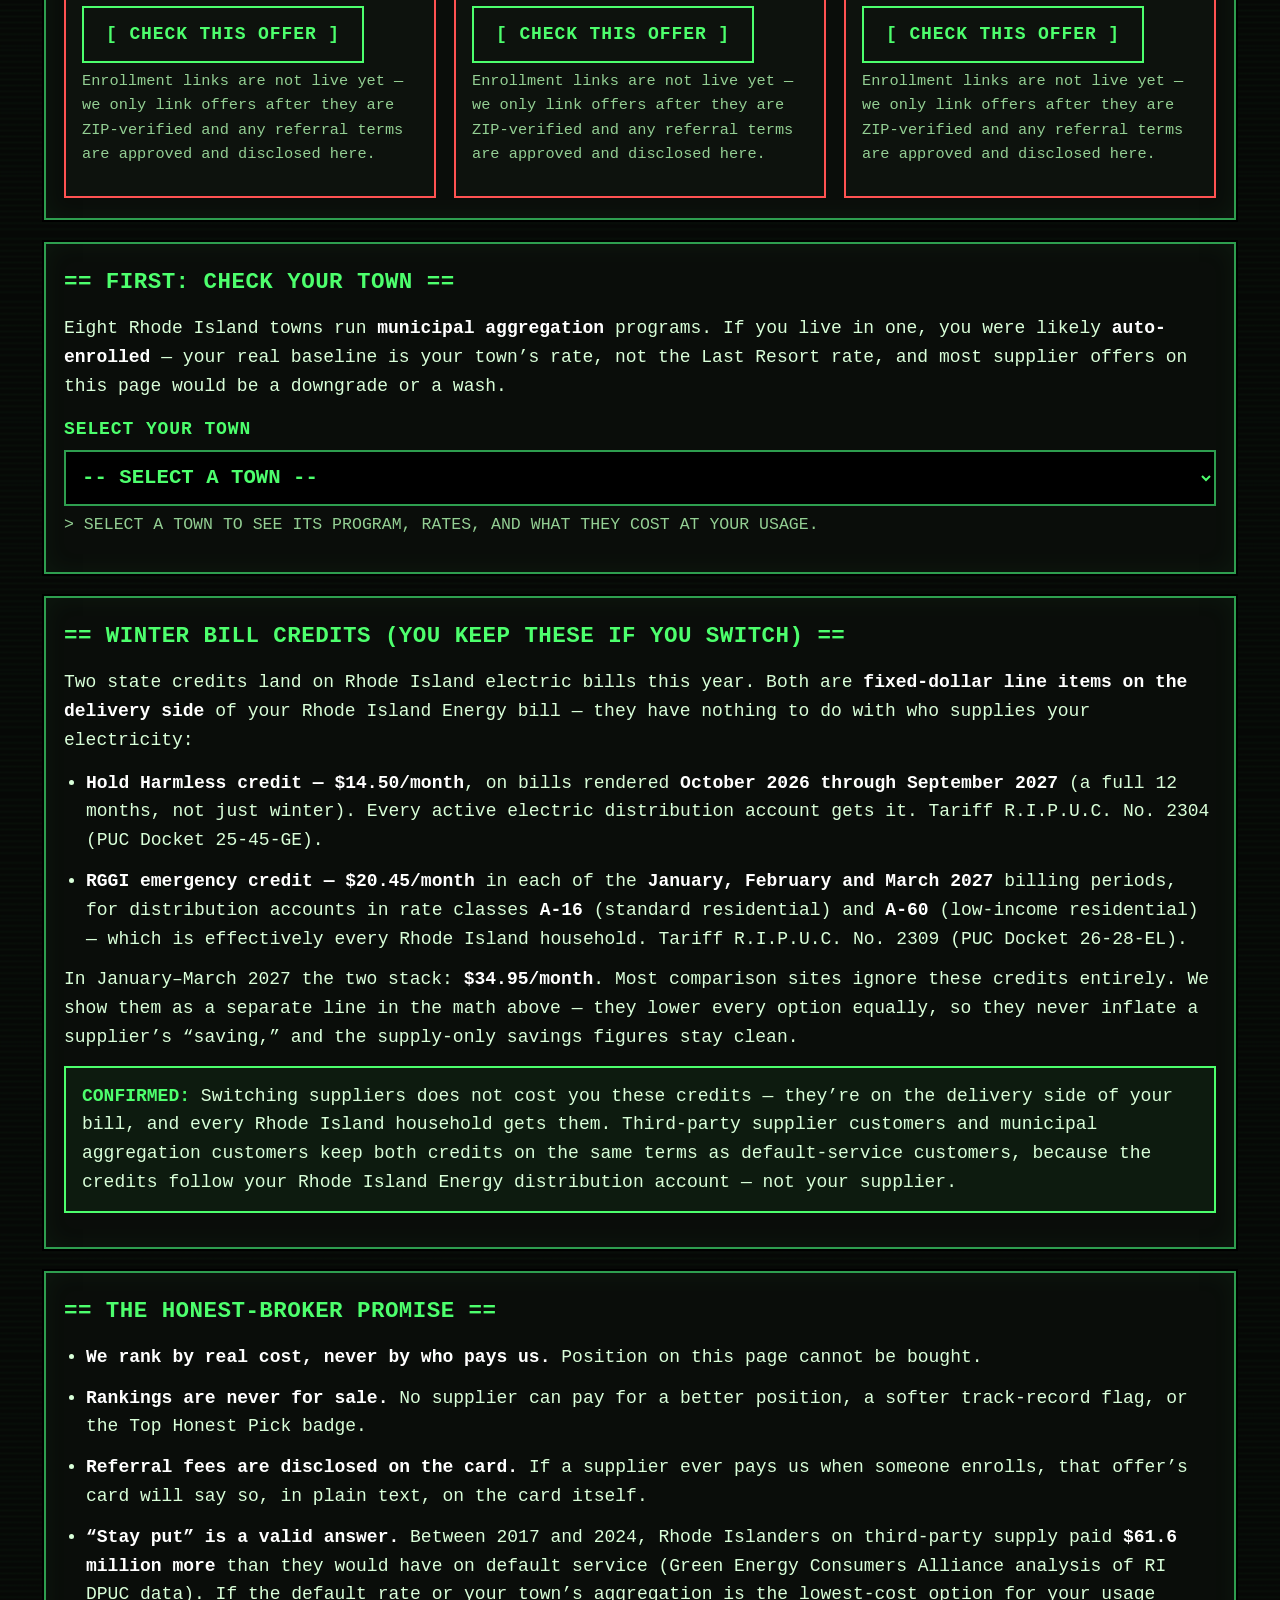
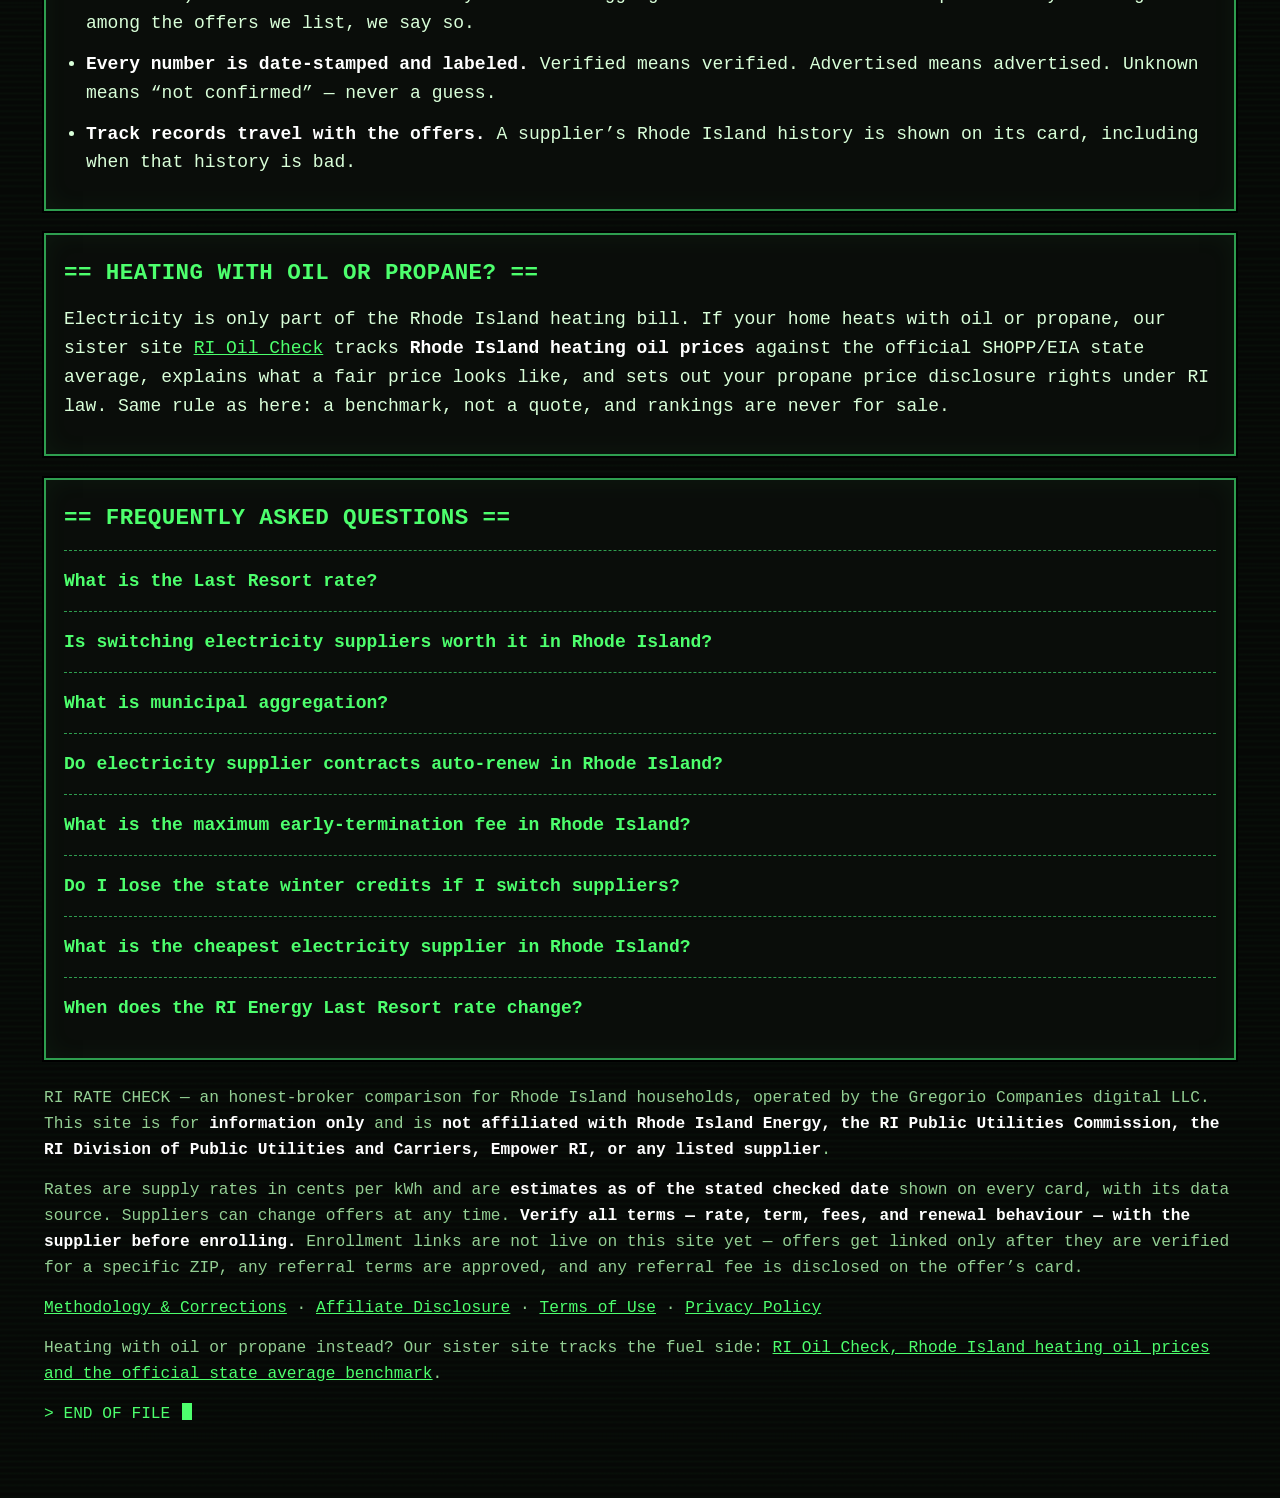
==== commit ed09d54b: "Re-verify supplier offers via Empower RI Nov 21, 2026: 6 offers, Direct down, Major/Think teaser rem" ====
--- a/index.html
+++ b/index.html
@@ -89,7 +89,7 @@
       track record in the sourced data, a confirmed $0 early-termination fee, a confirmed term, a fixed rate,
       and a rate that beats the Last Resort benchmark — all five at once. See
       <a href="methodology.html">Methodology &amp; Corrections</a> for the full criteria.</p>
-      <p class="note">Data checked <span id="checked-date">2026-10-17</span>. &ldquo;Not confirmed&rdquo; means the
+      <p class="note">Data checked <span id="checked-date">2026-11-21</span>. &ldquo;Not confirmed&rdquo; means the
       source does not publish it — we never guess a fee, term, or rate.</p>
       <div id="offers"><!-- rendered from data/supplier_offers.json --></div>
     </section>
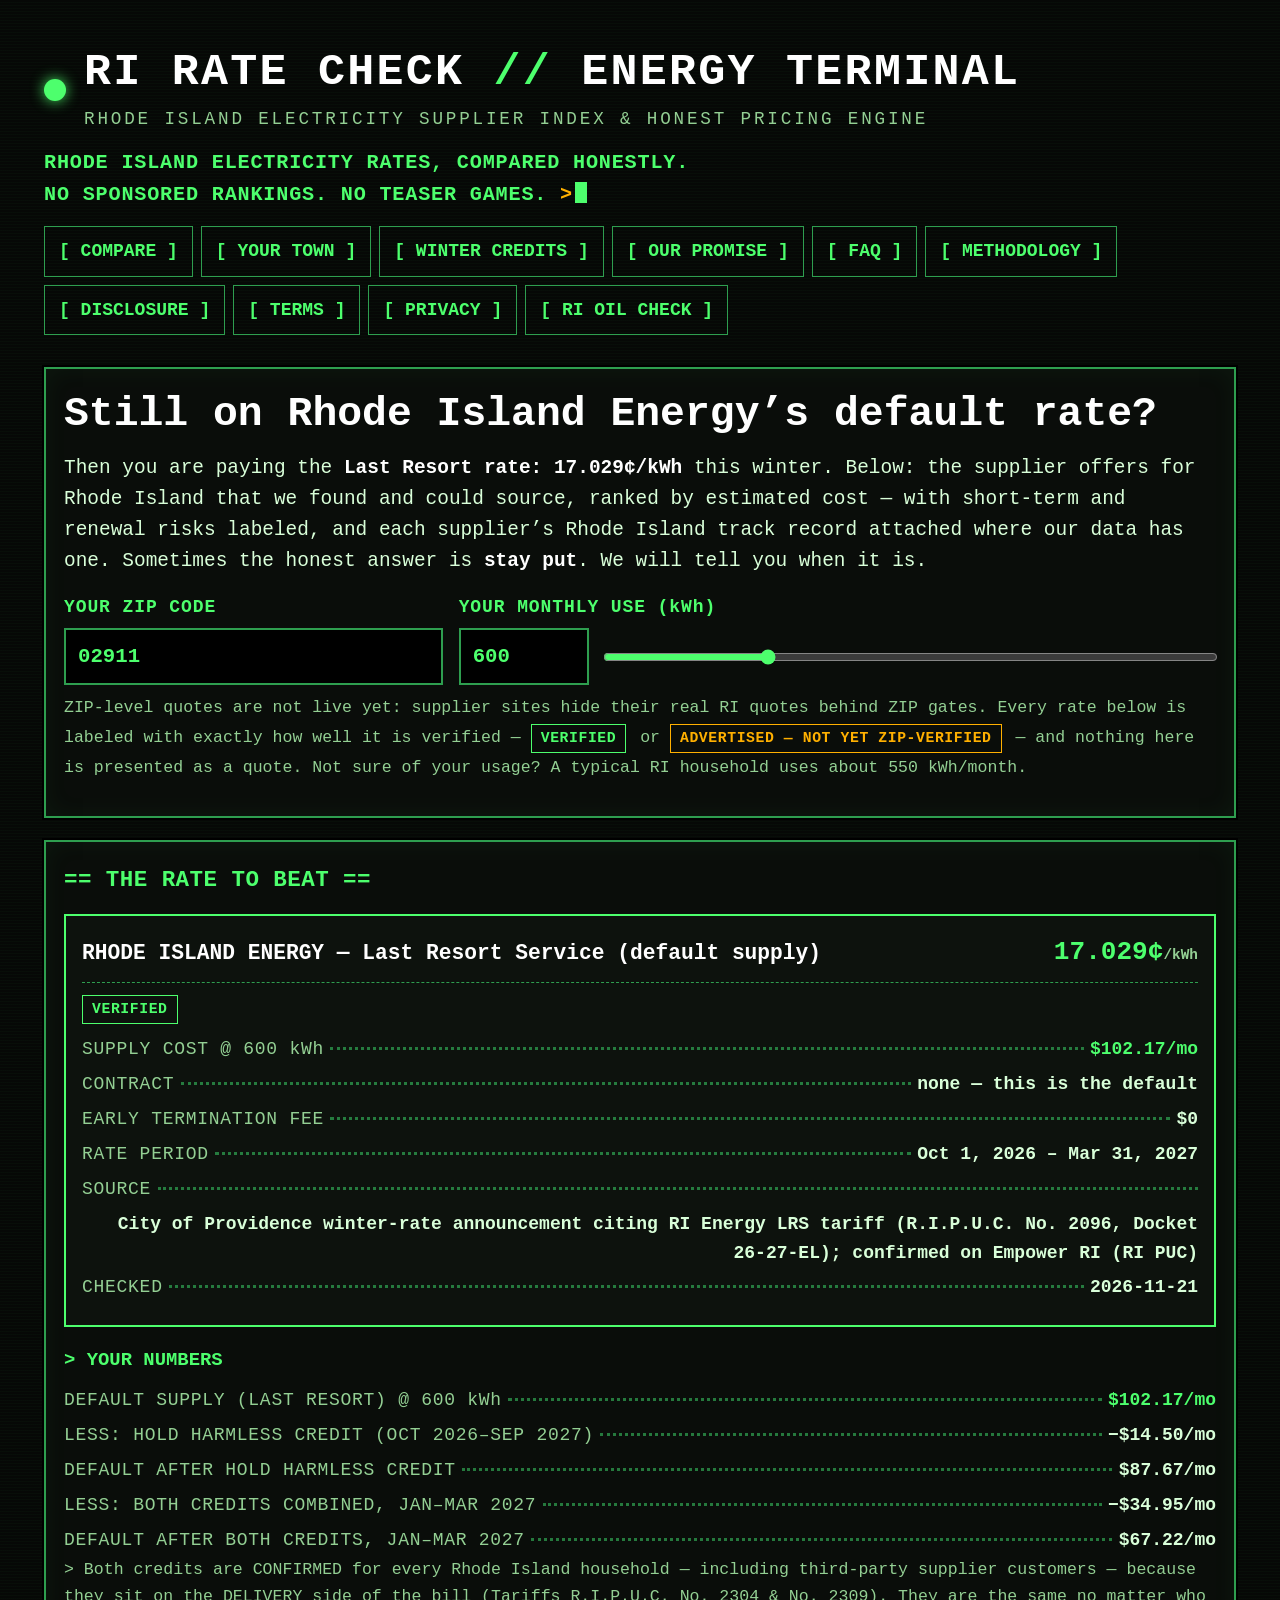
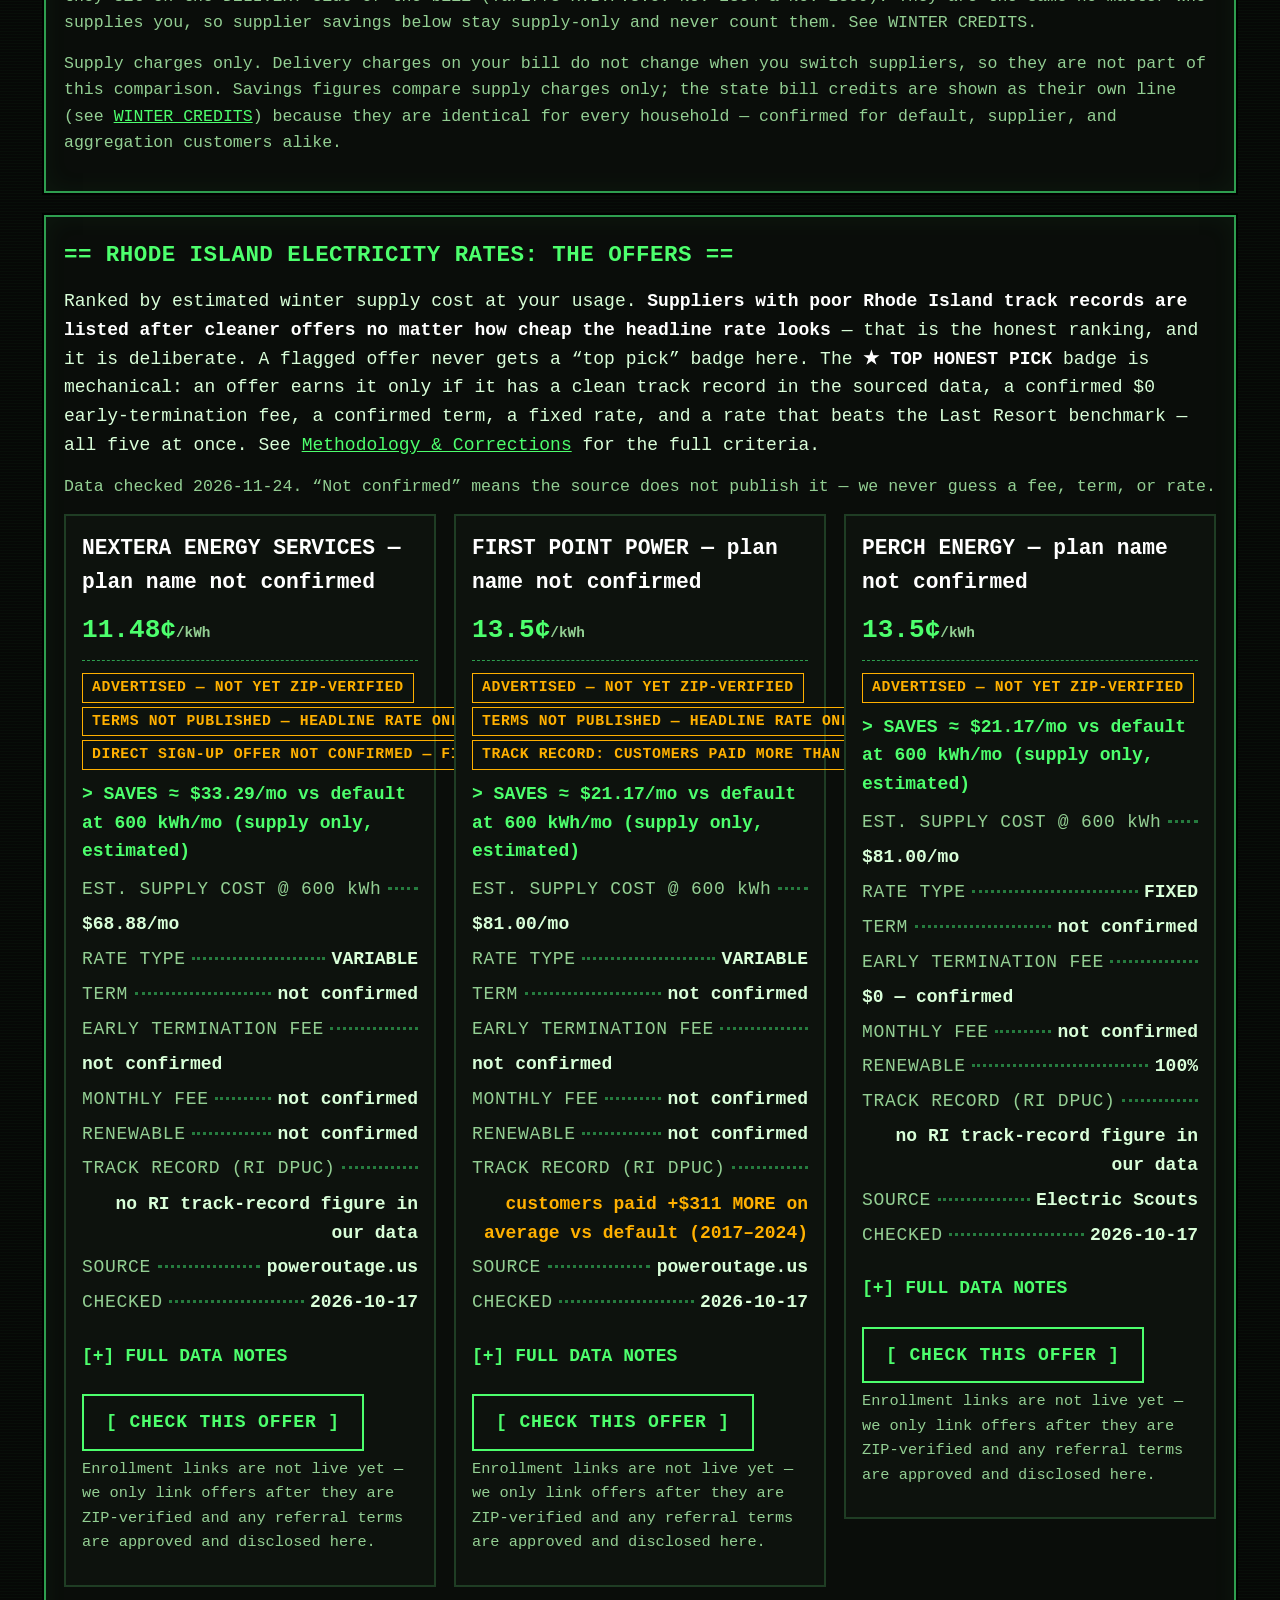
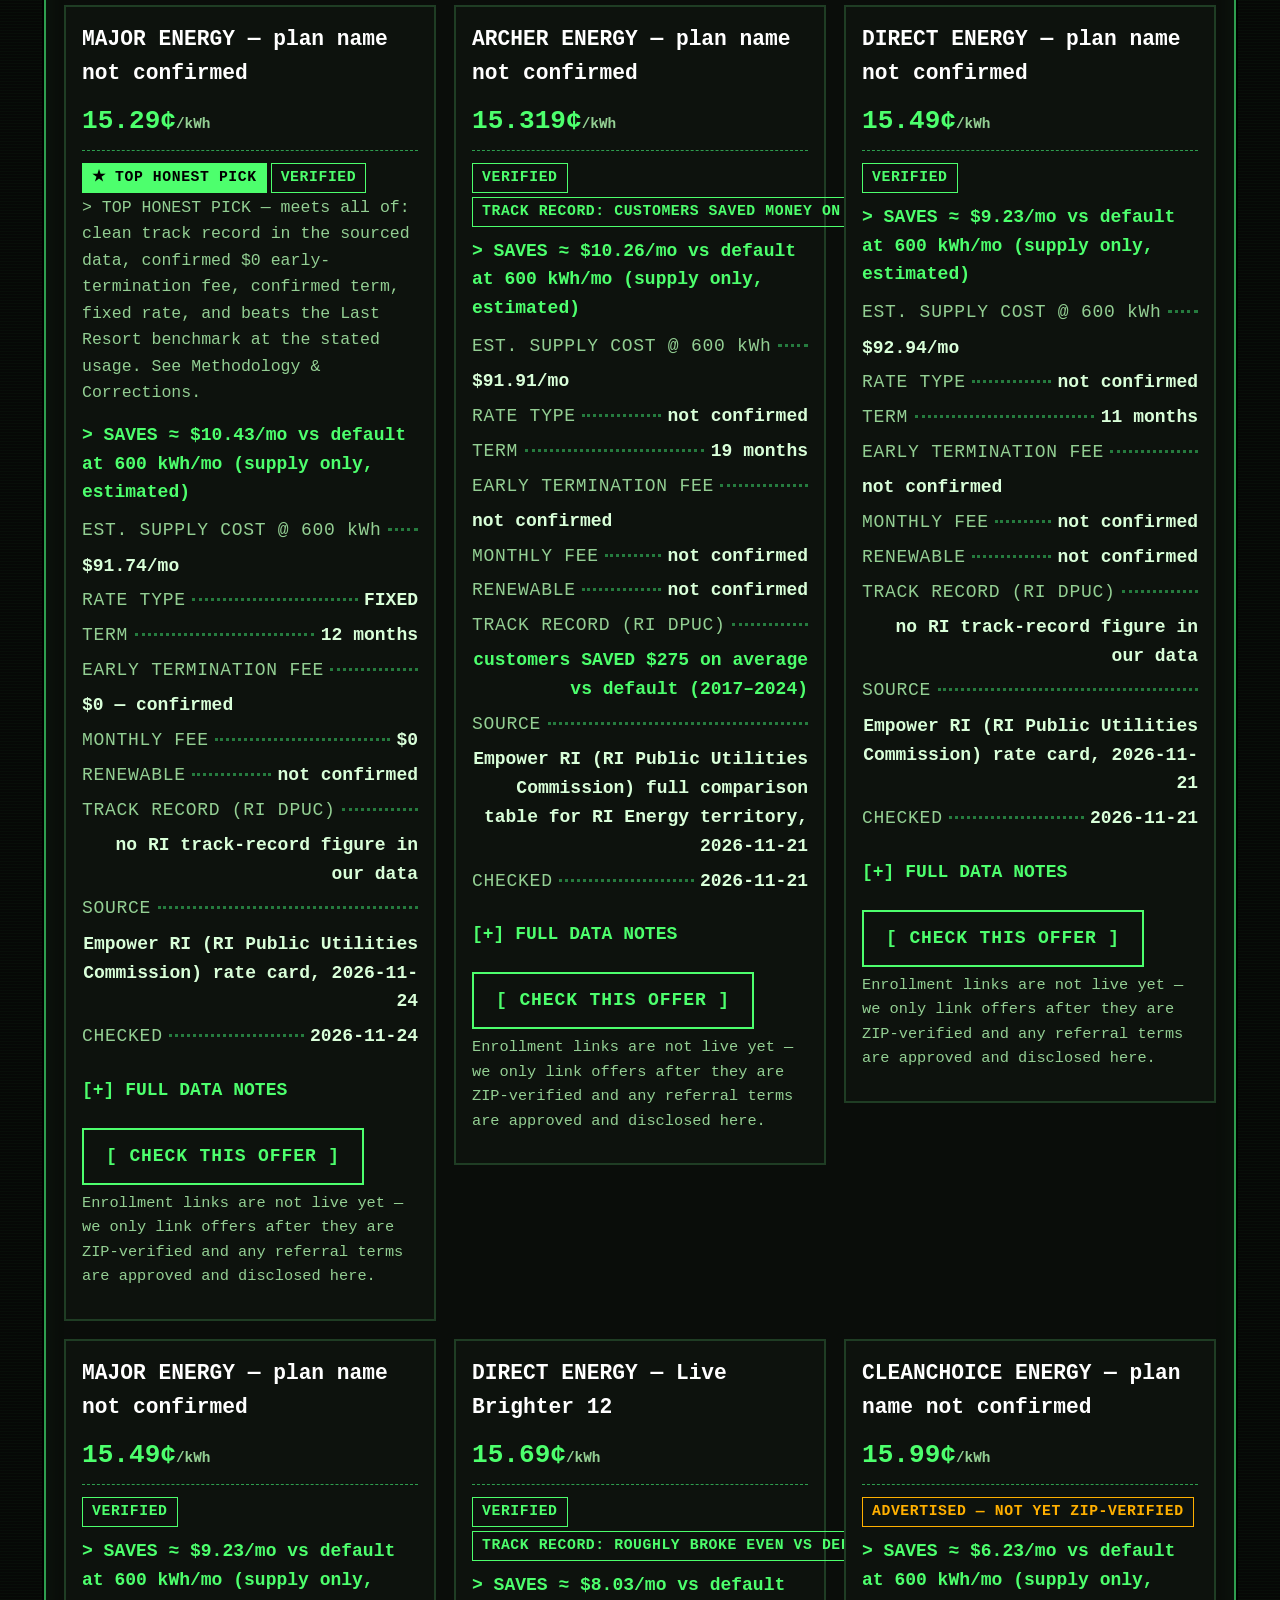
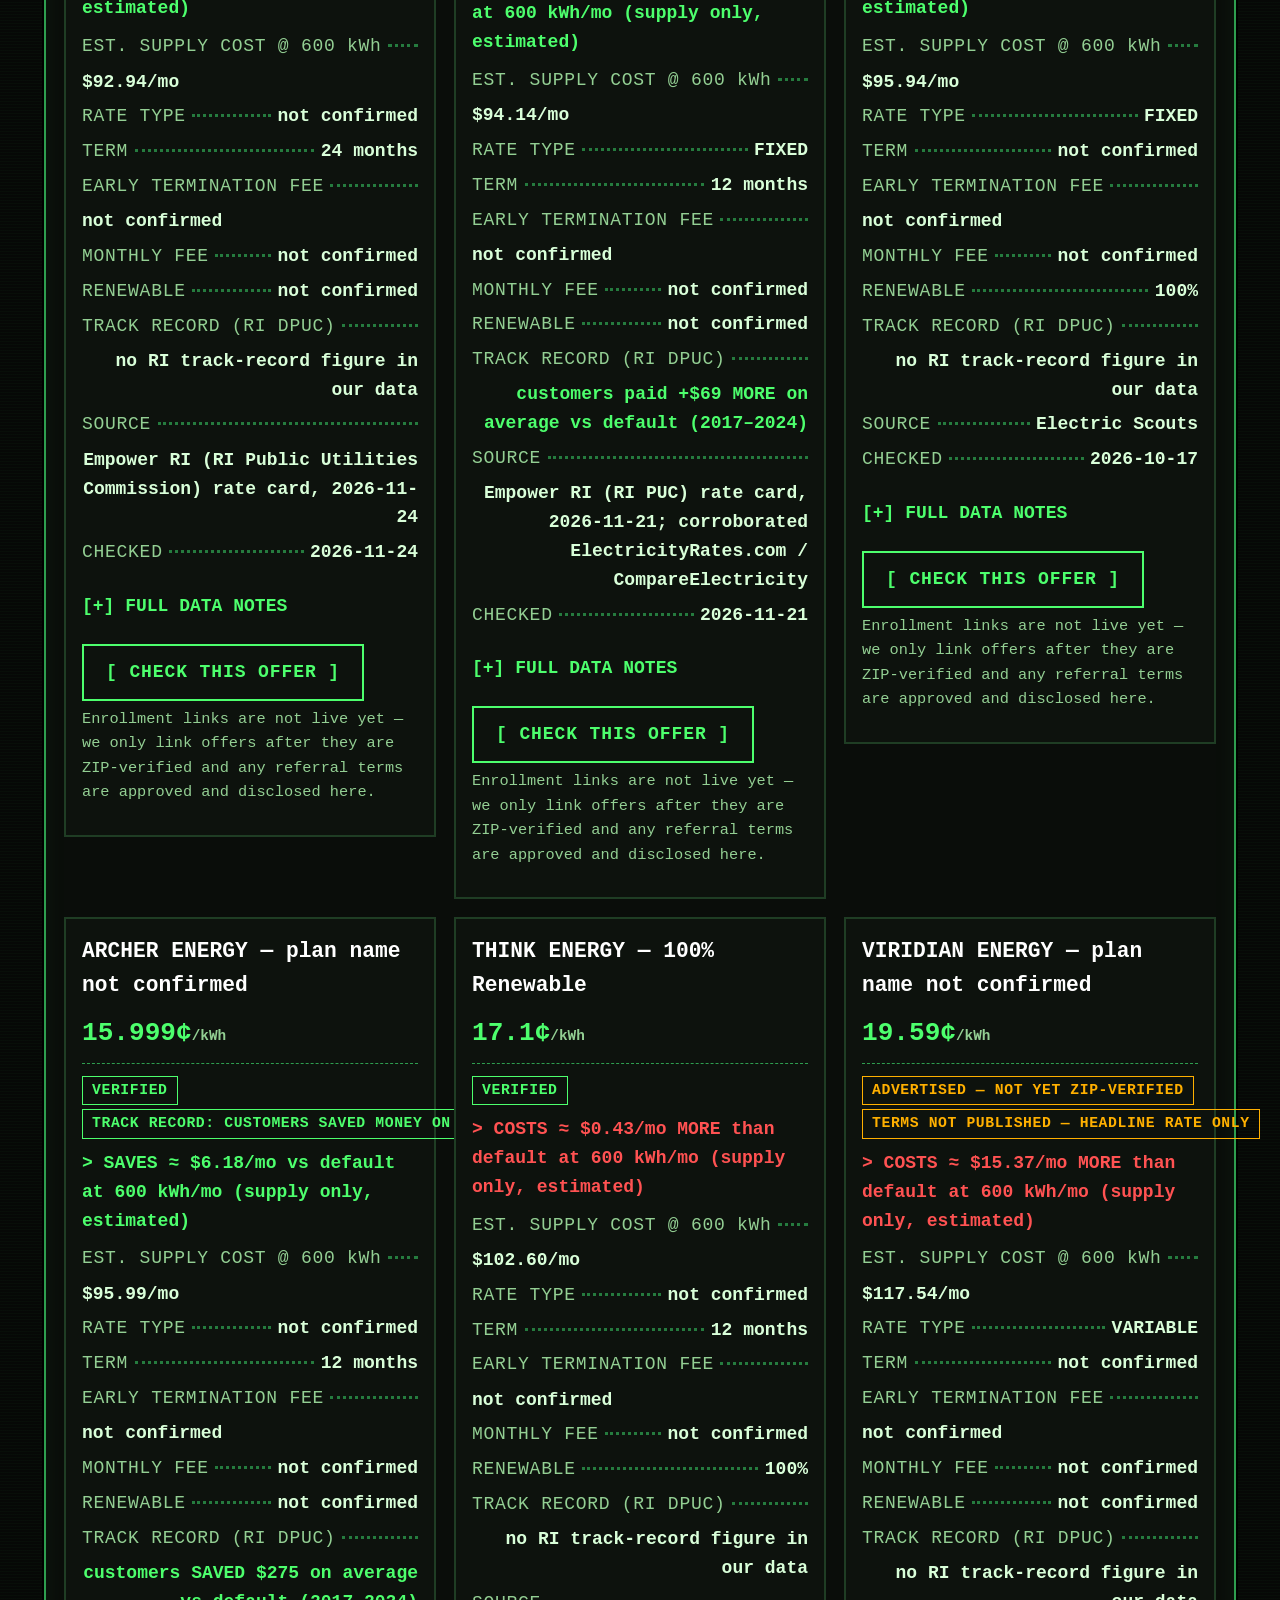
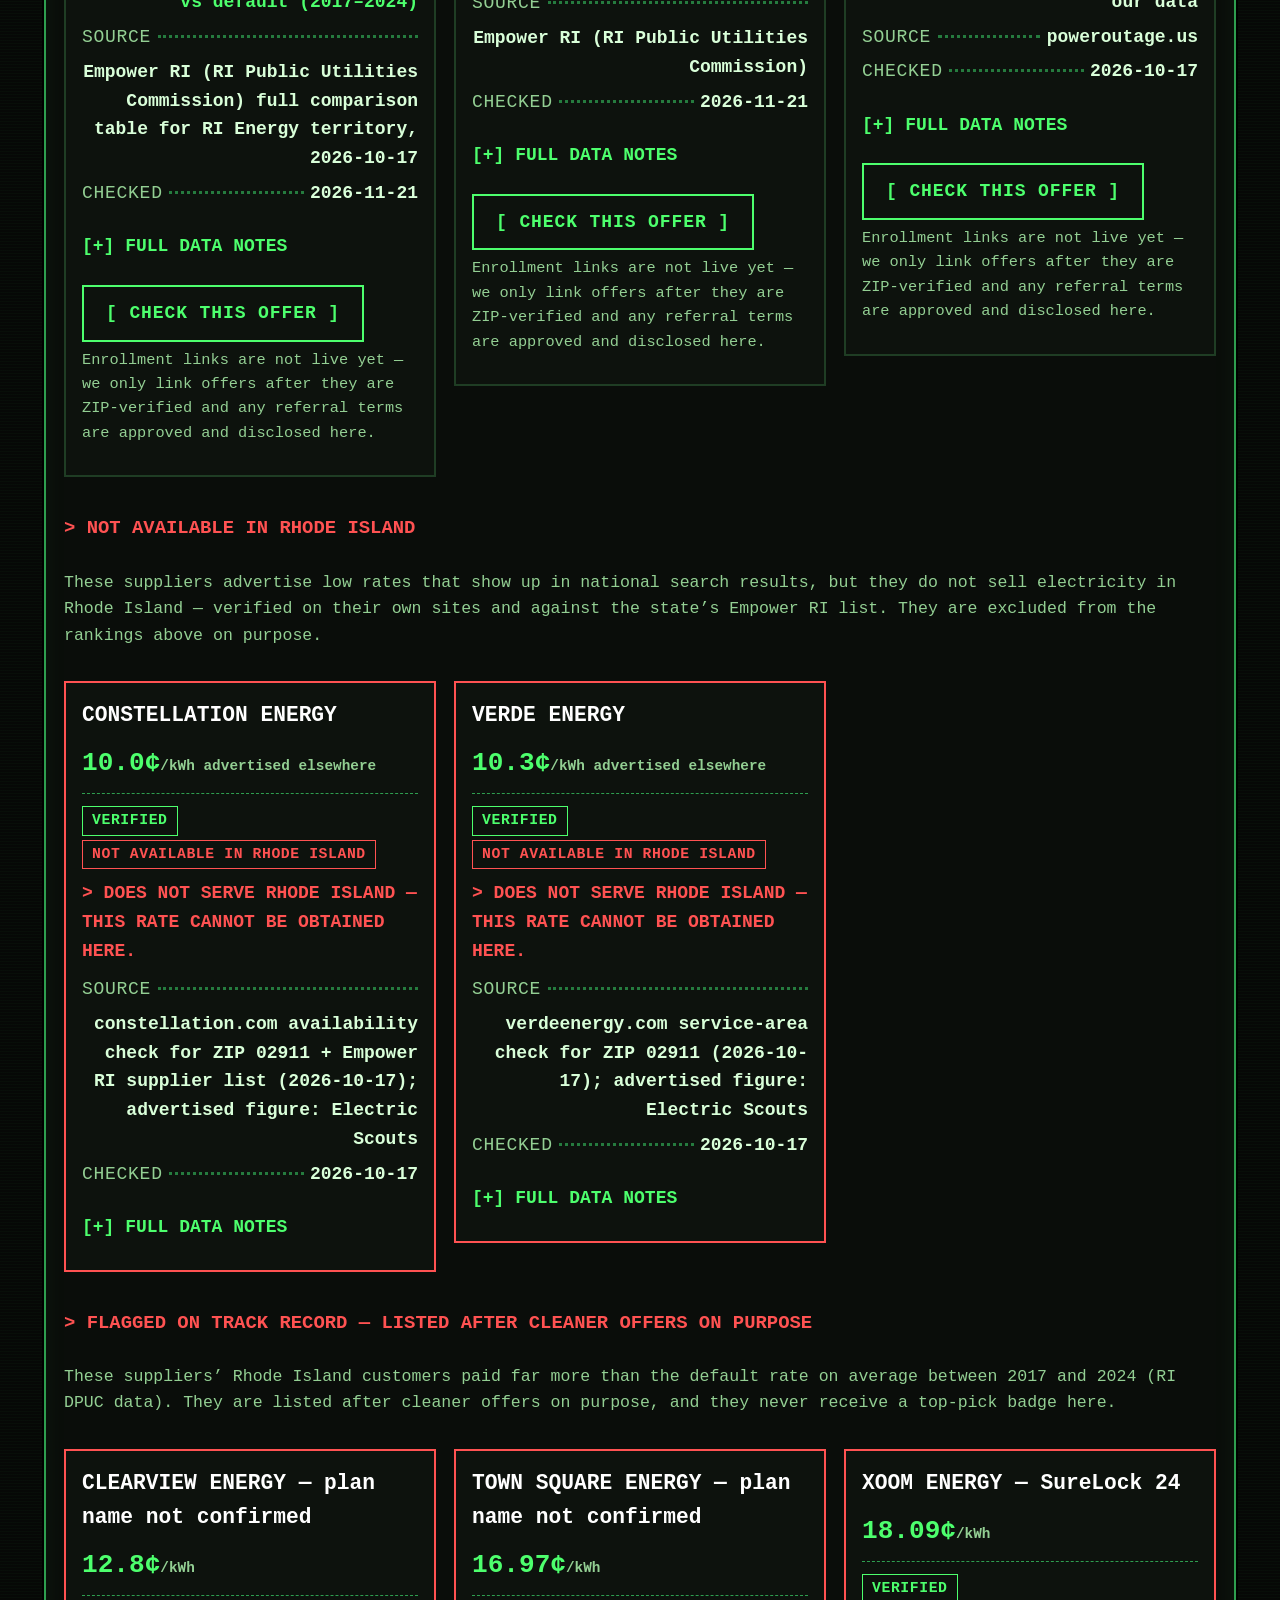
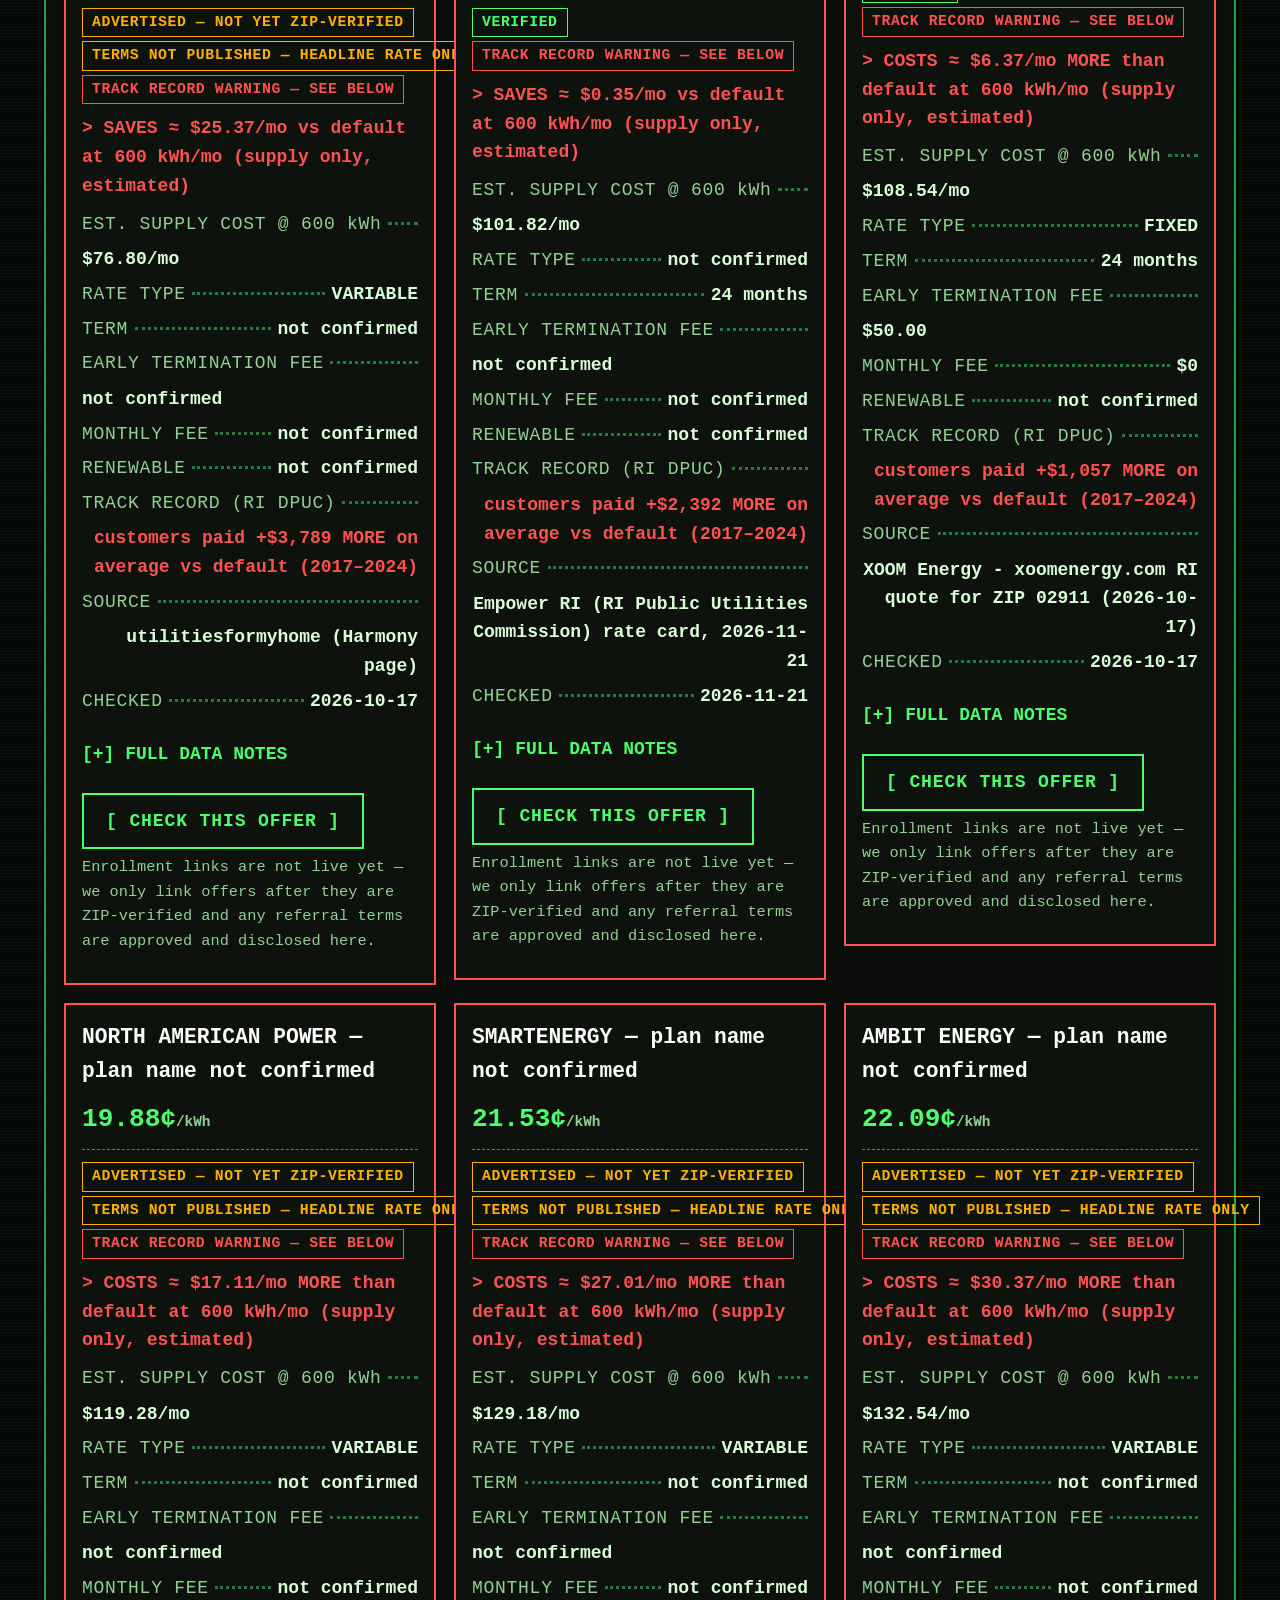
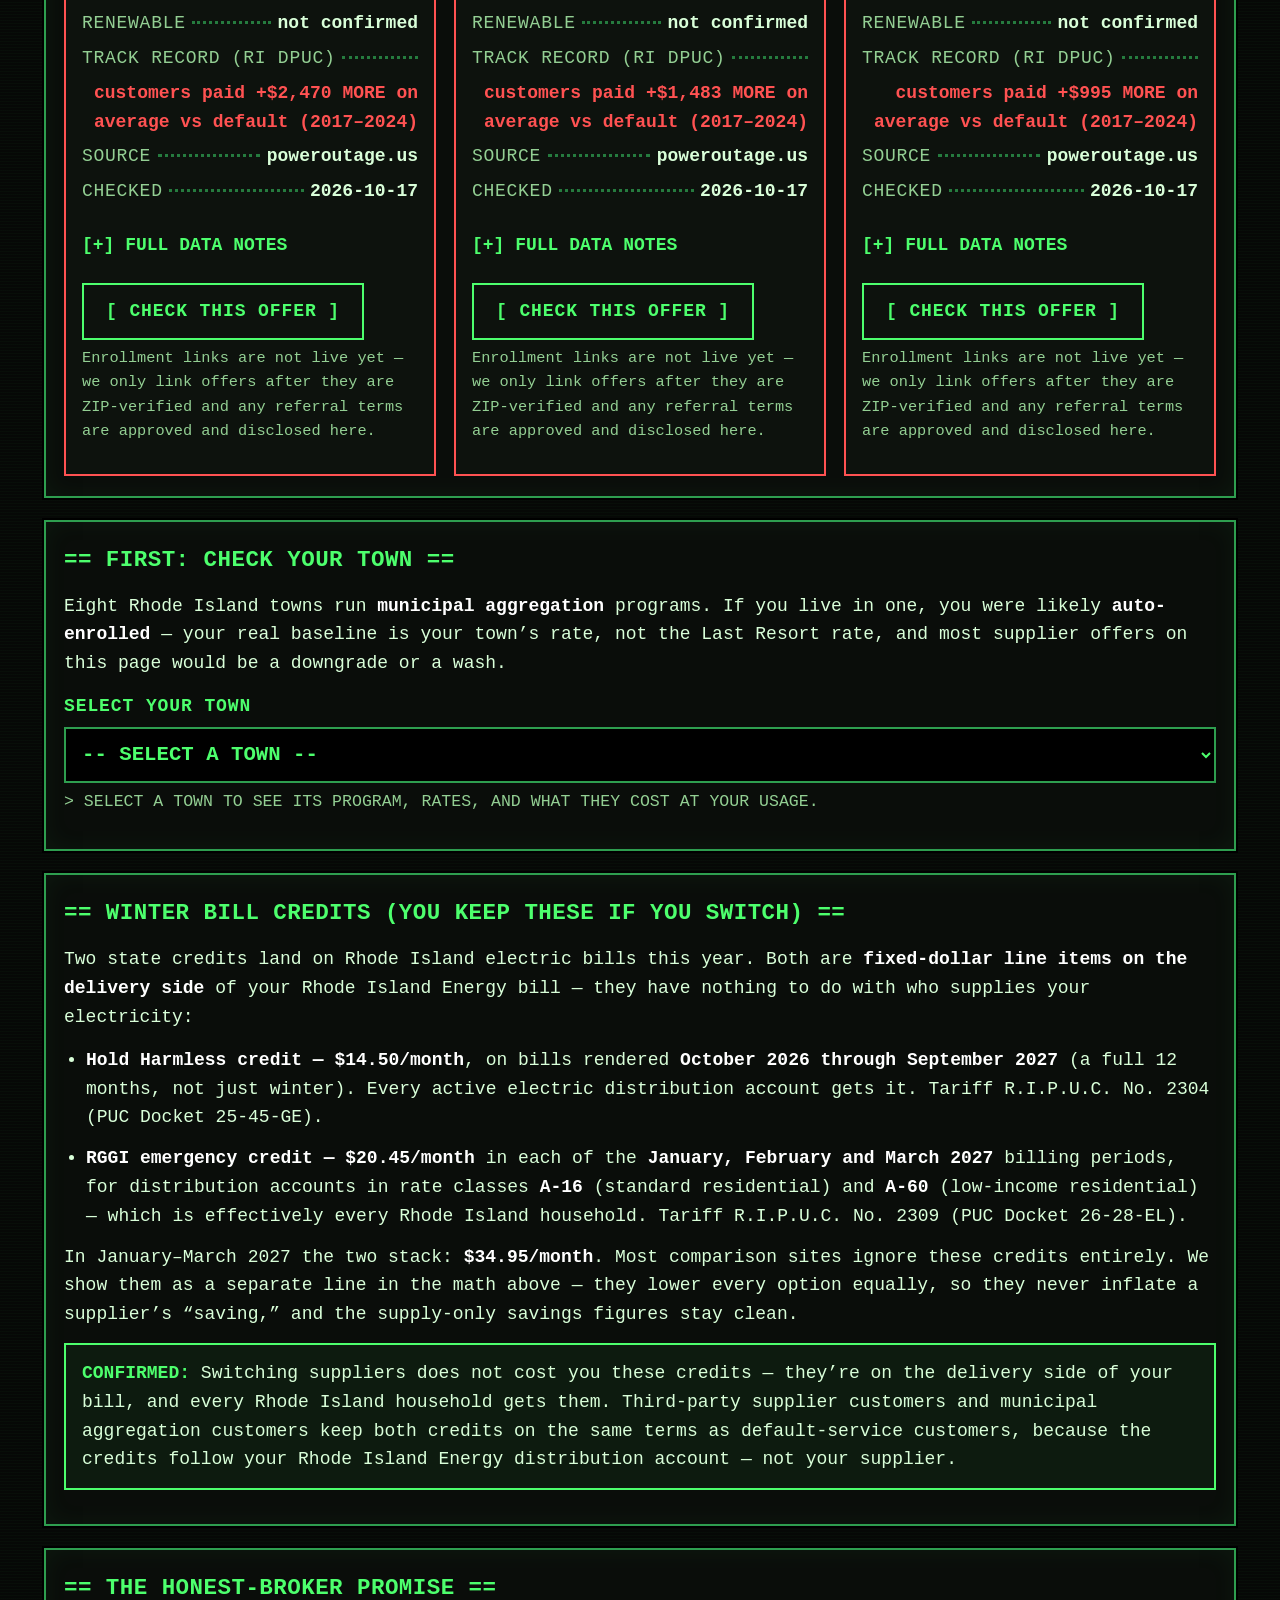
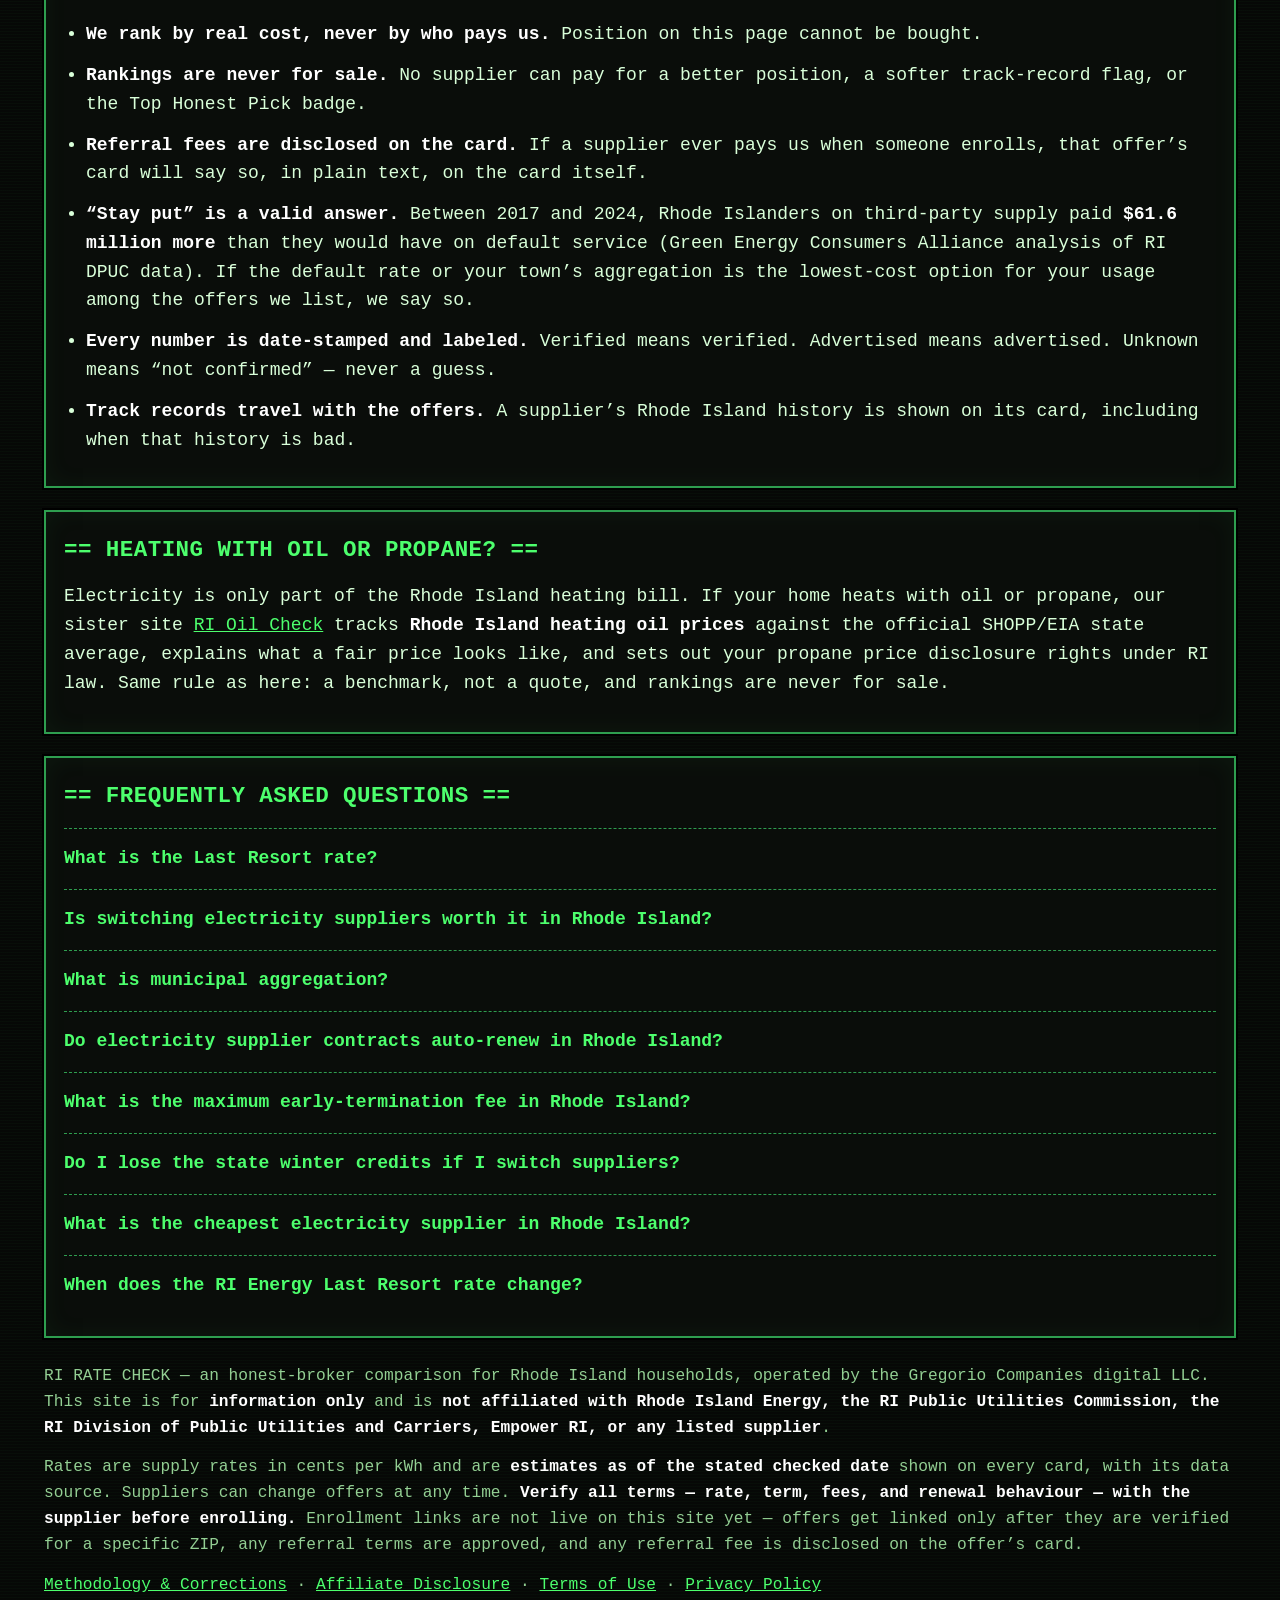
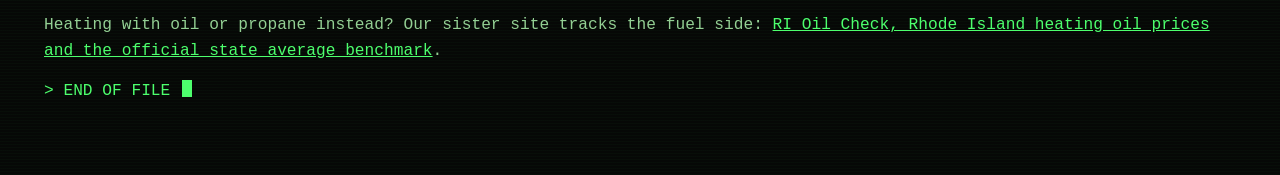
==== commit 5ad0a1ed: "Nightly 2026-11-24: add two Major Energy offers verified on Empower RI rate card (15.29c/12mo, 15.49" ====
--- a/index.html
+++ b/index.html
@@ -89,7 +89,7 @@
       track record in the sourced data, a confirmed $0 early-termination fee, a confirmed term, a fixed rate,
       and a rate that beats the Last Resort benchmark — all five at once. See
       <a href="methodology.html">Methodology &amp; Corrections</a> for the full criteria.</p>
-      <p class="note">Data checked <span id="checked-date">2026-11-21</span>. &ldquo;Not confirmed&rdquo; means the
+      <p class="note">Data checked <span id="checked-date">2026-11-24</span>. &ldquo;Not confirmed&rdquo; means the
       source does not publish it — we never guess a fee, term, or rate.</p>
       <div id="offers"><!-- rendered from data/supplier_offers.json --></div>
     </section>
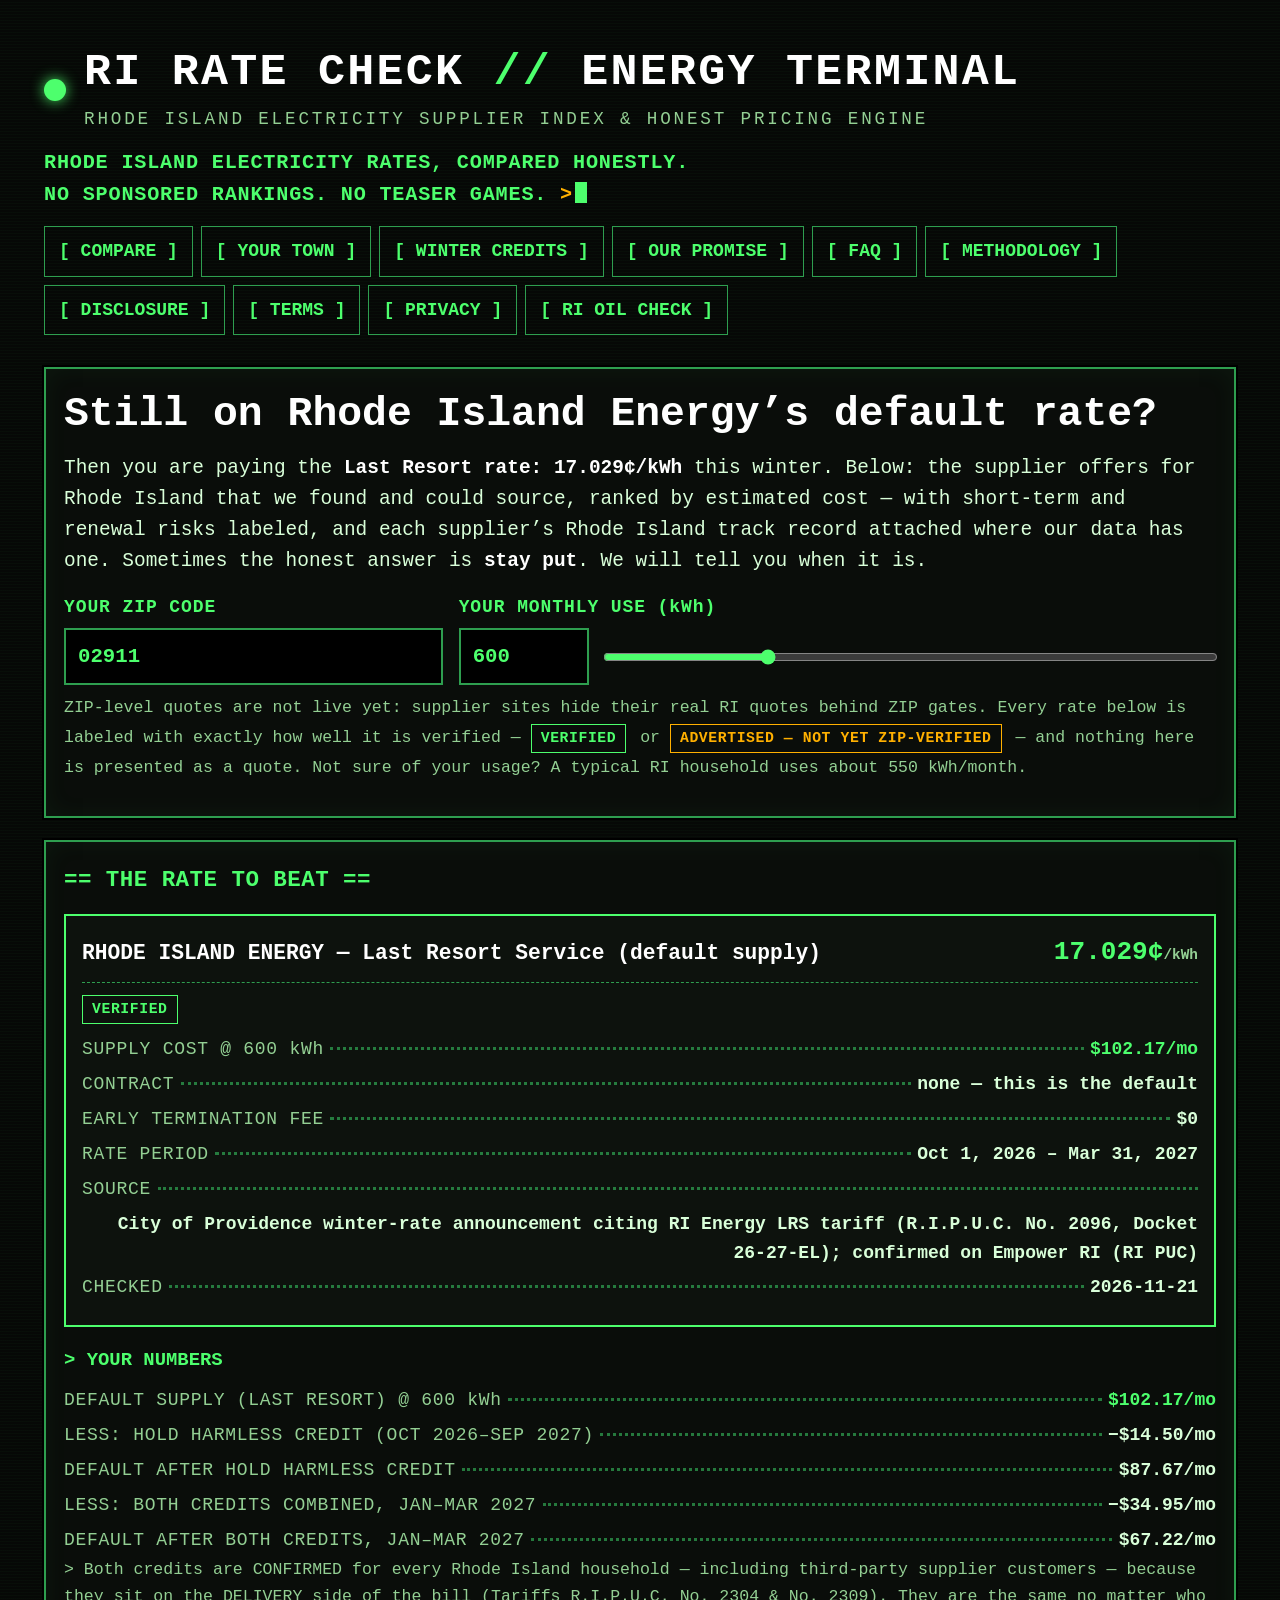
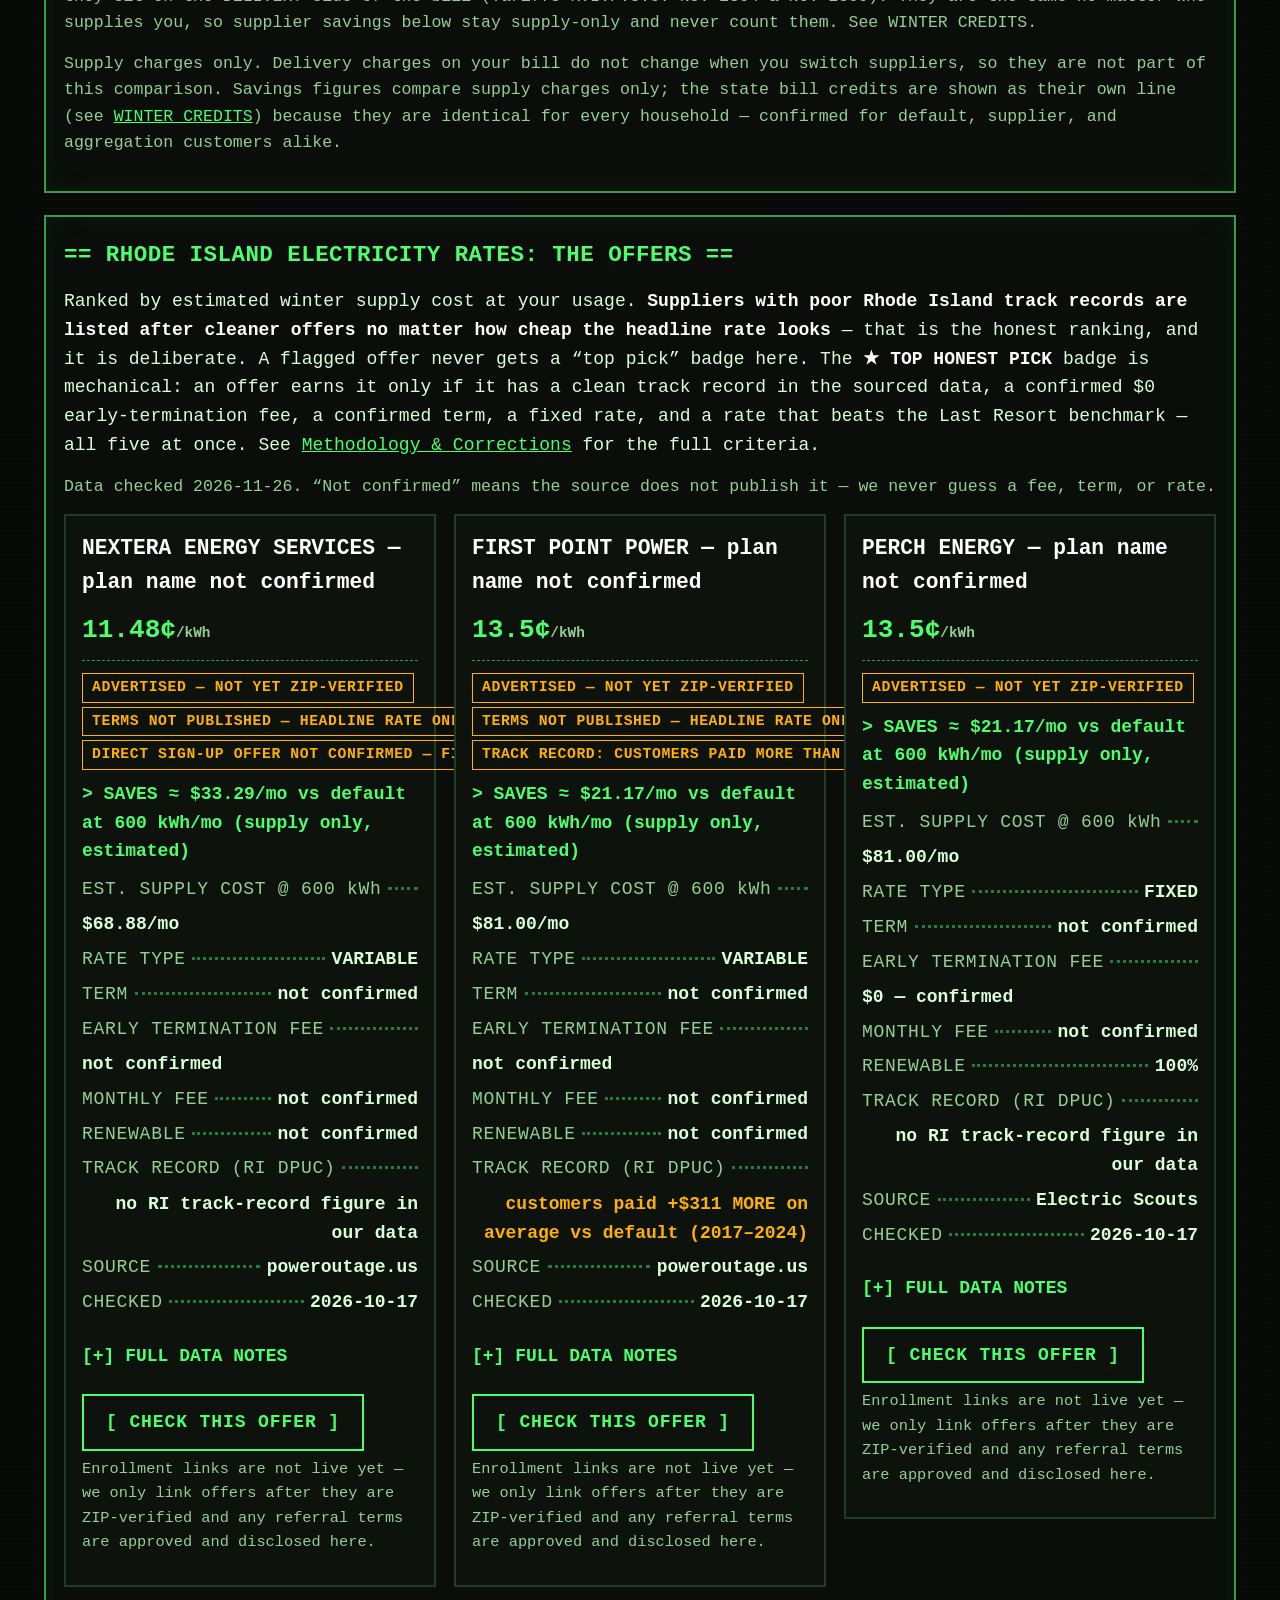
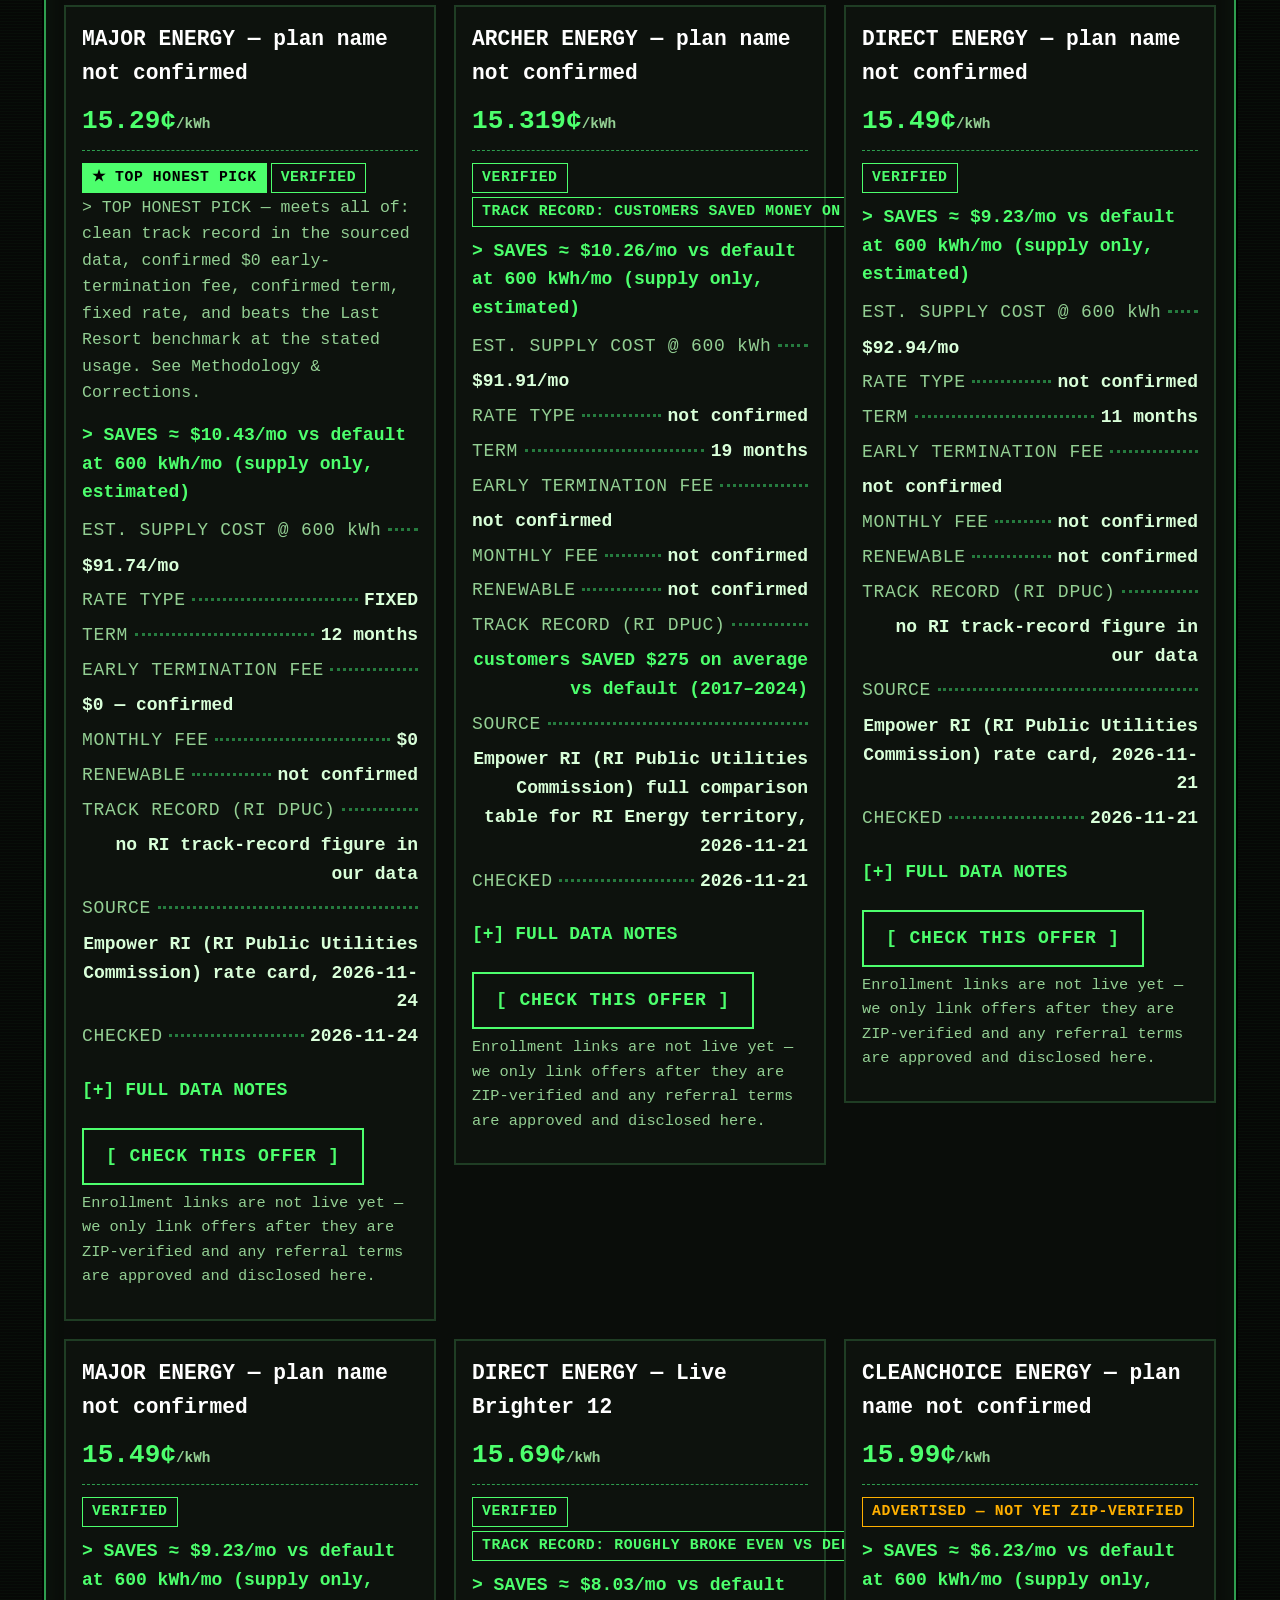
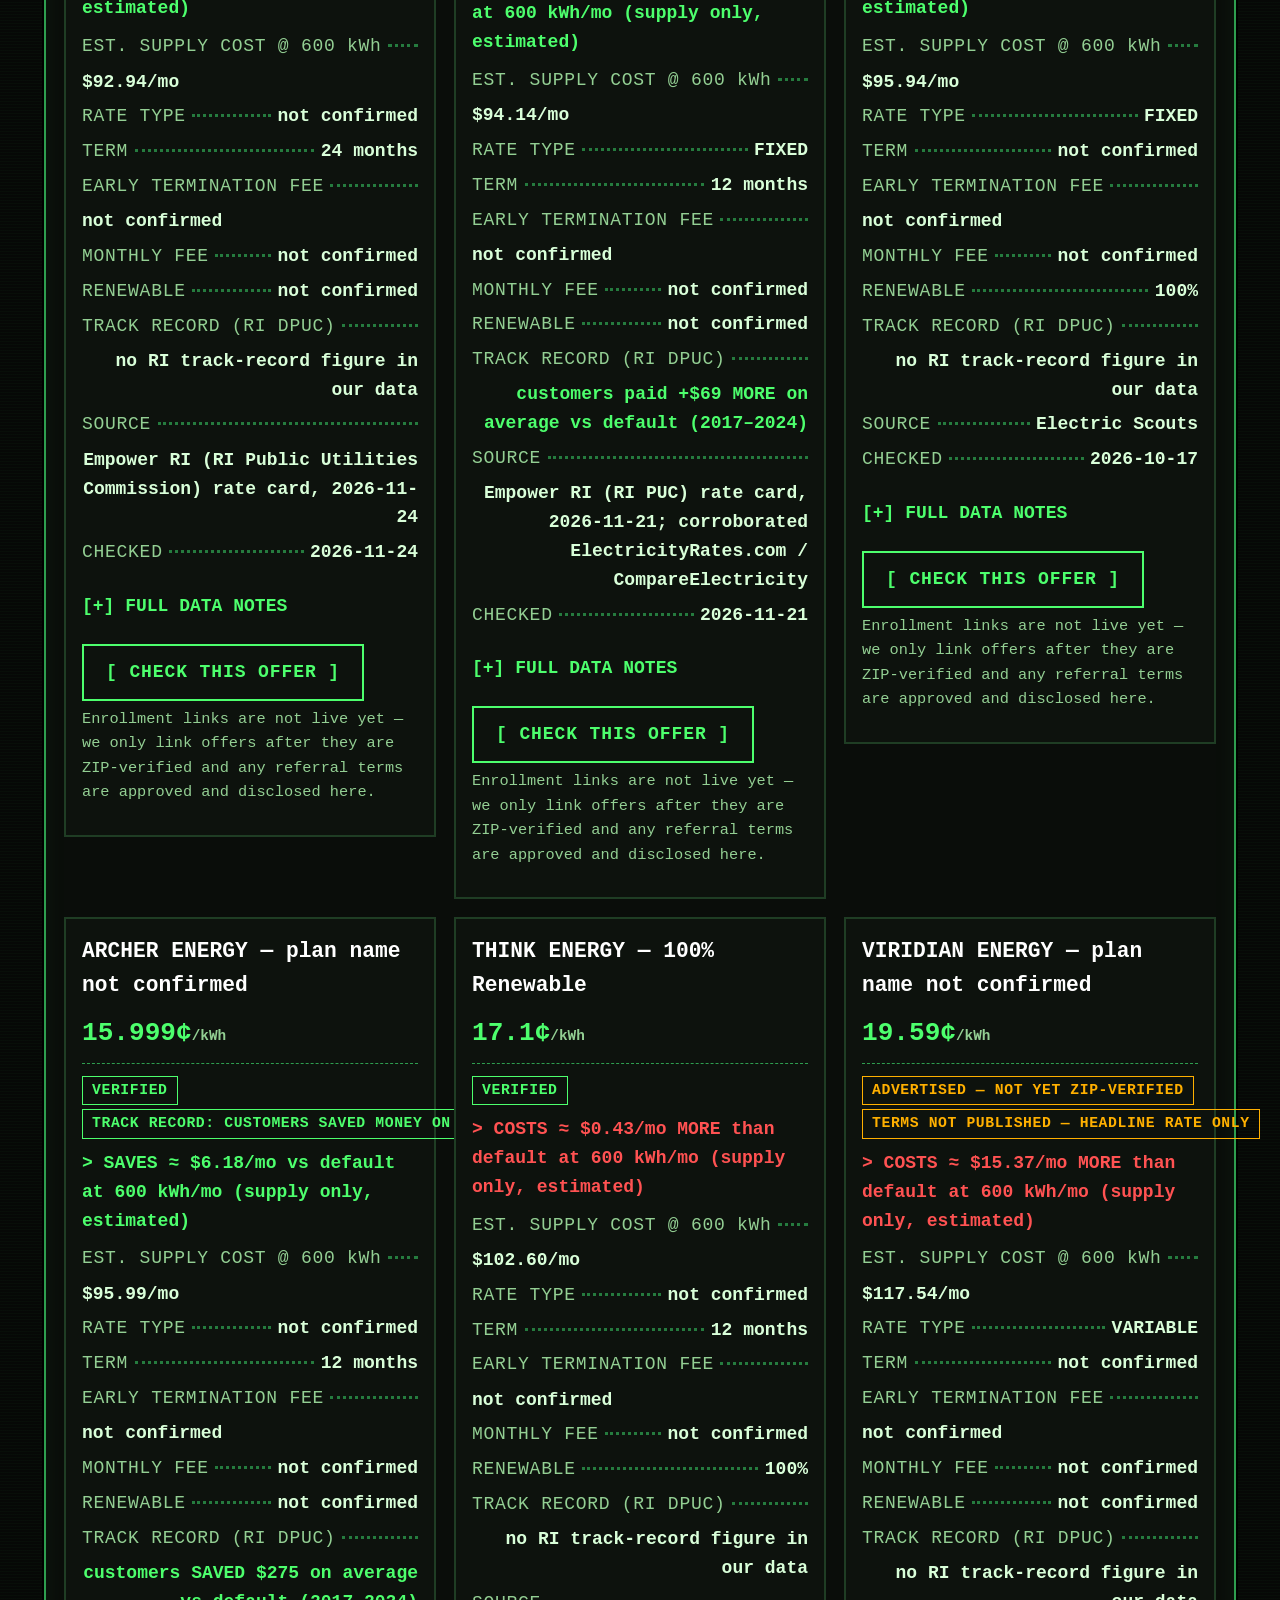
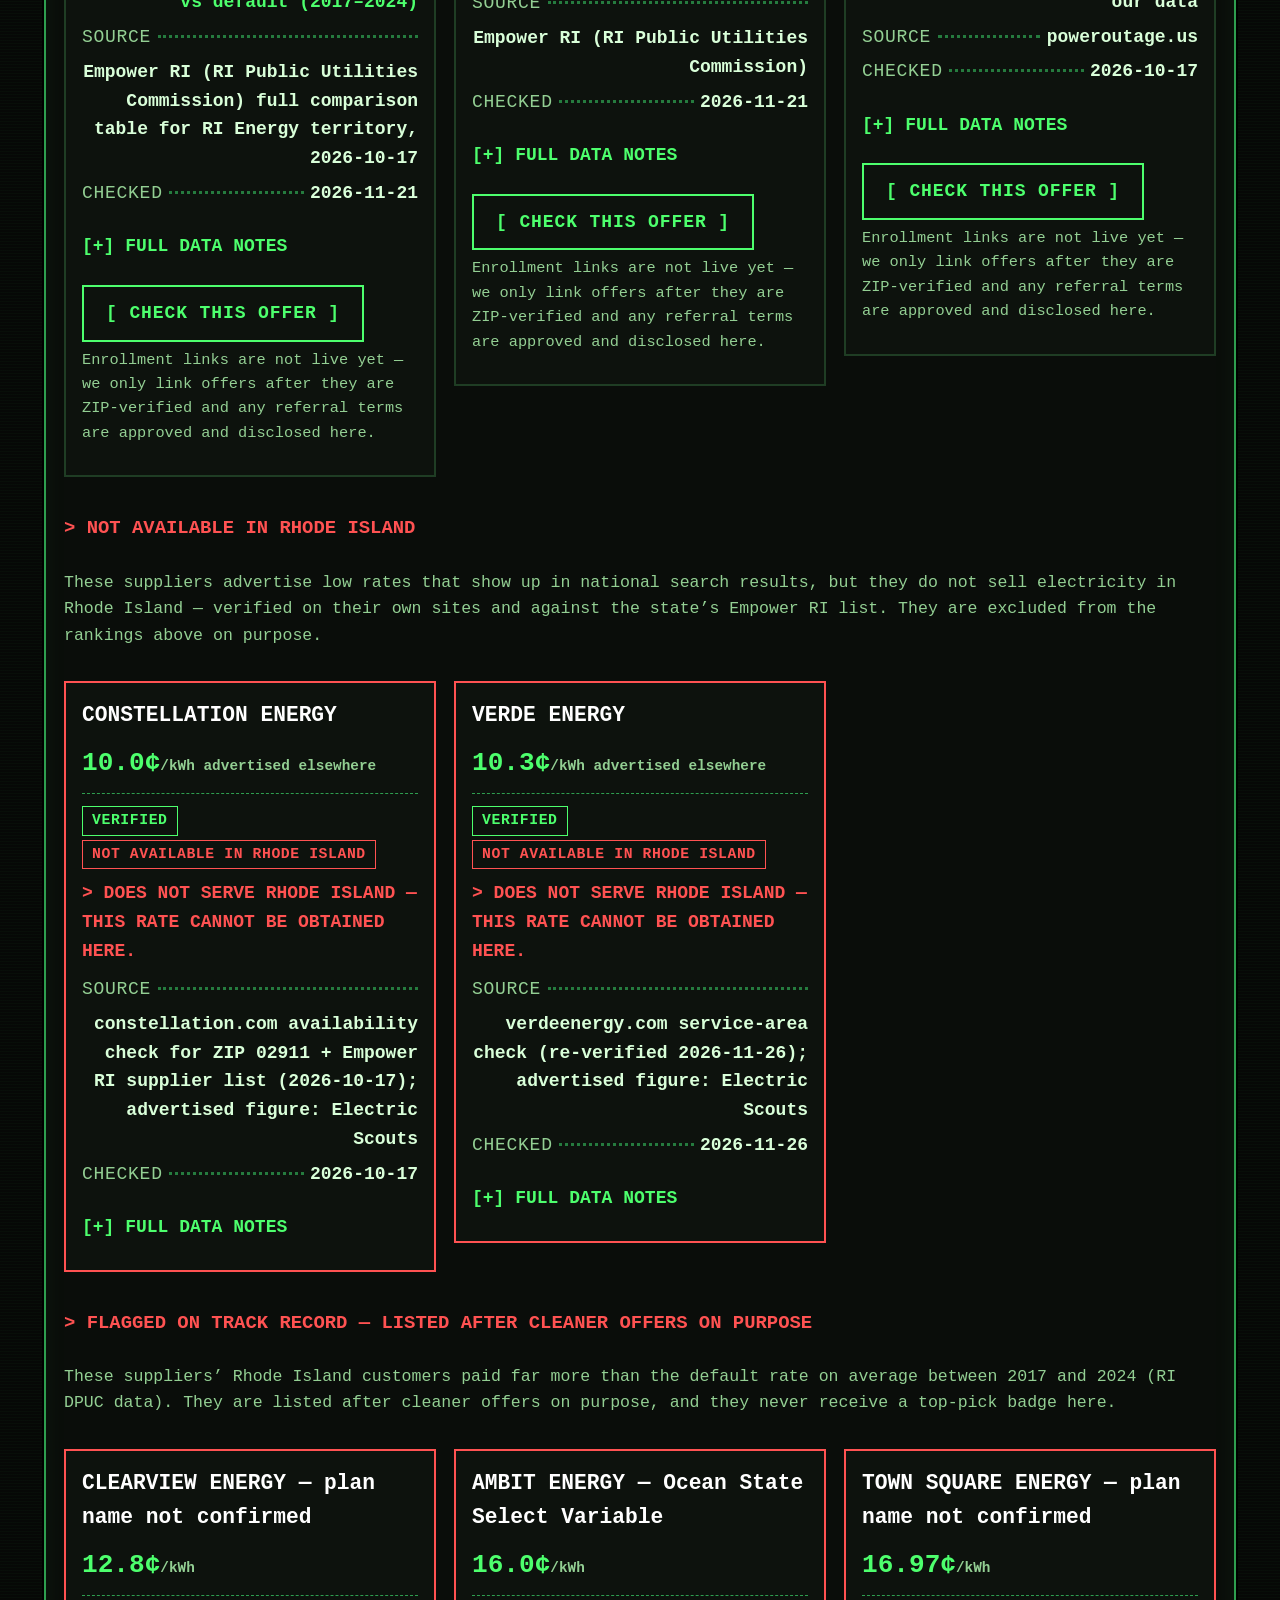
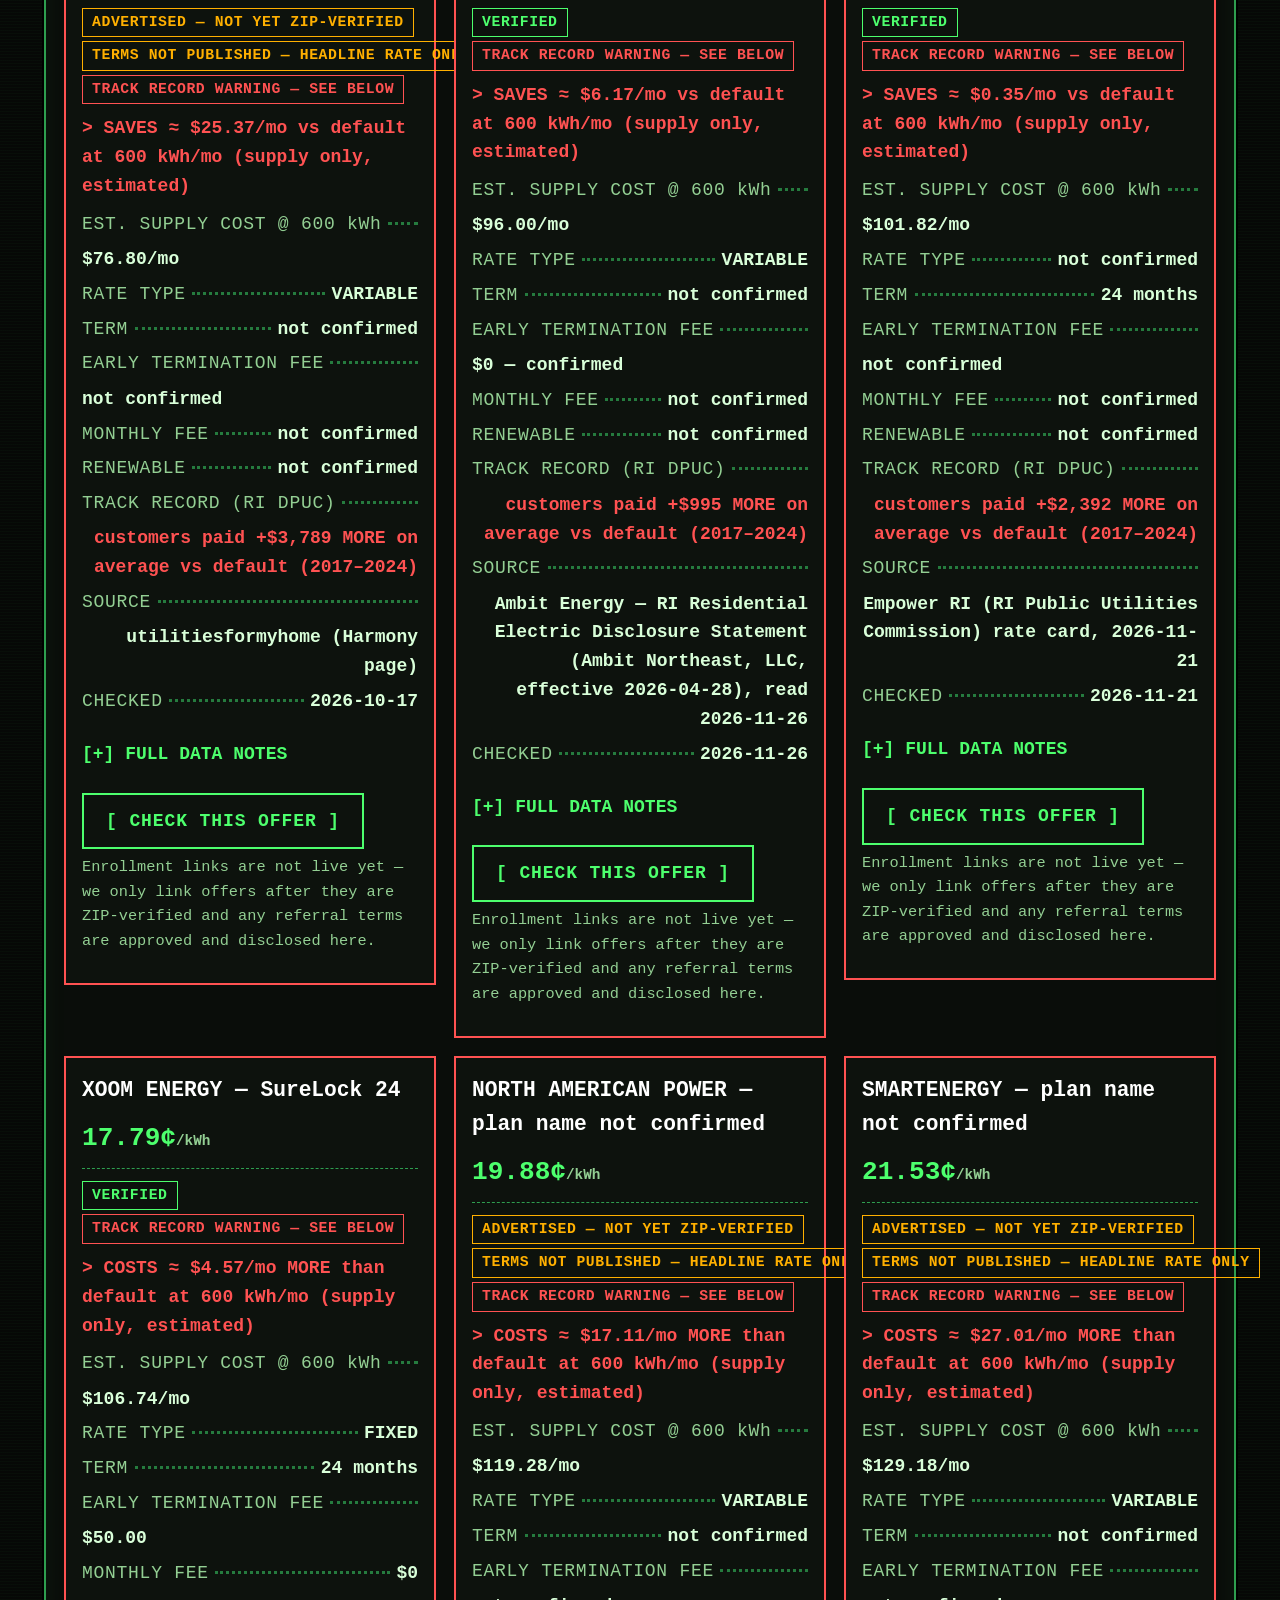
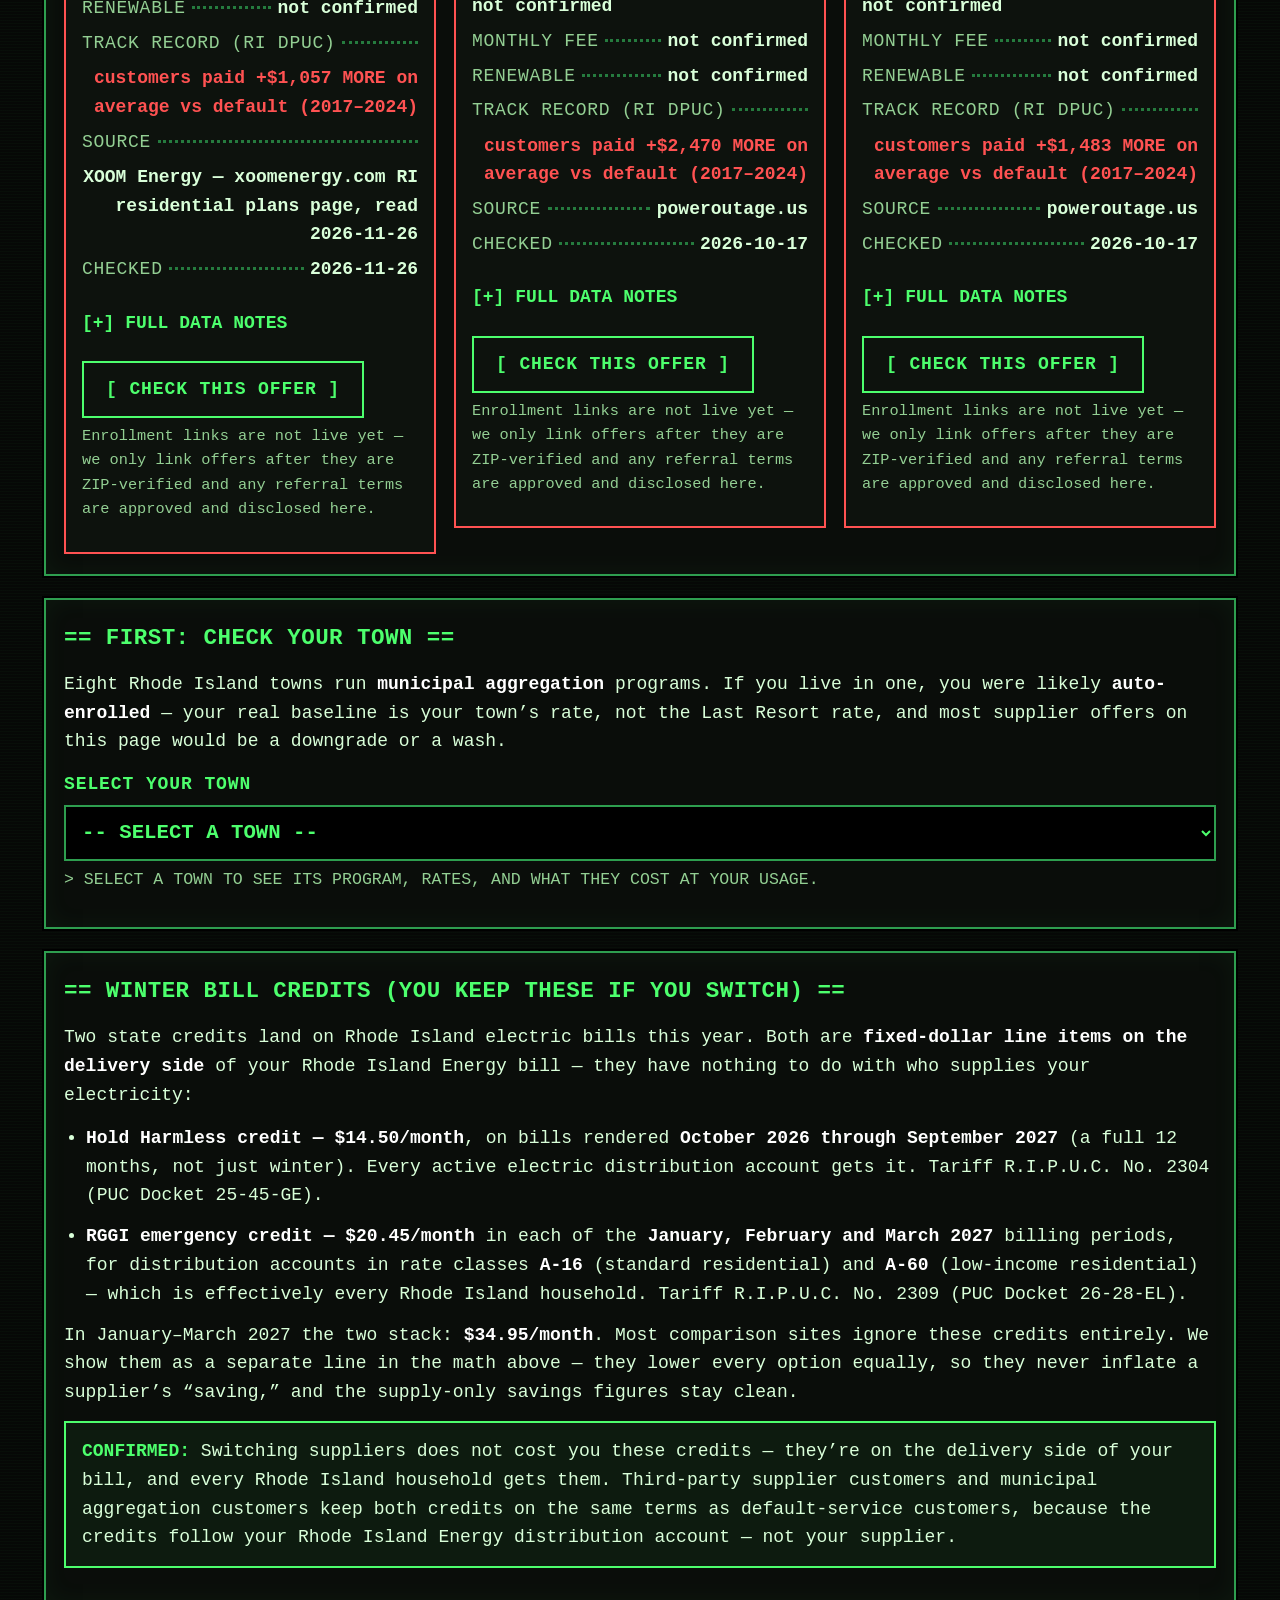
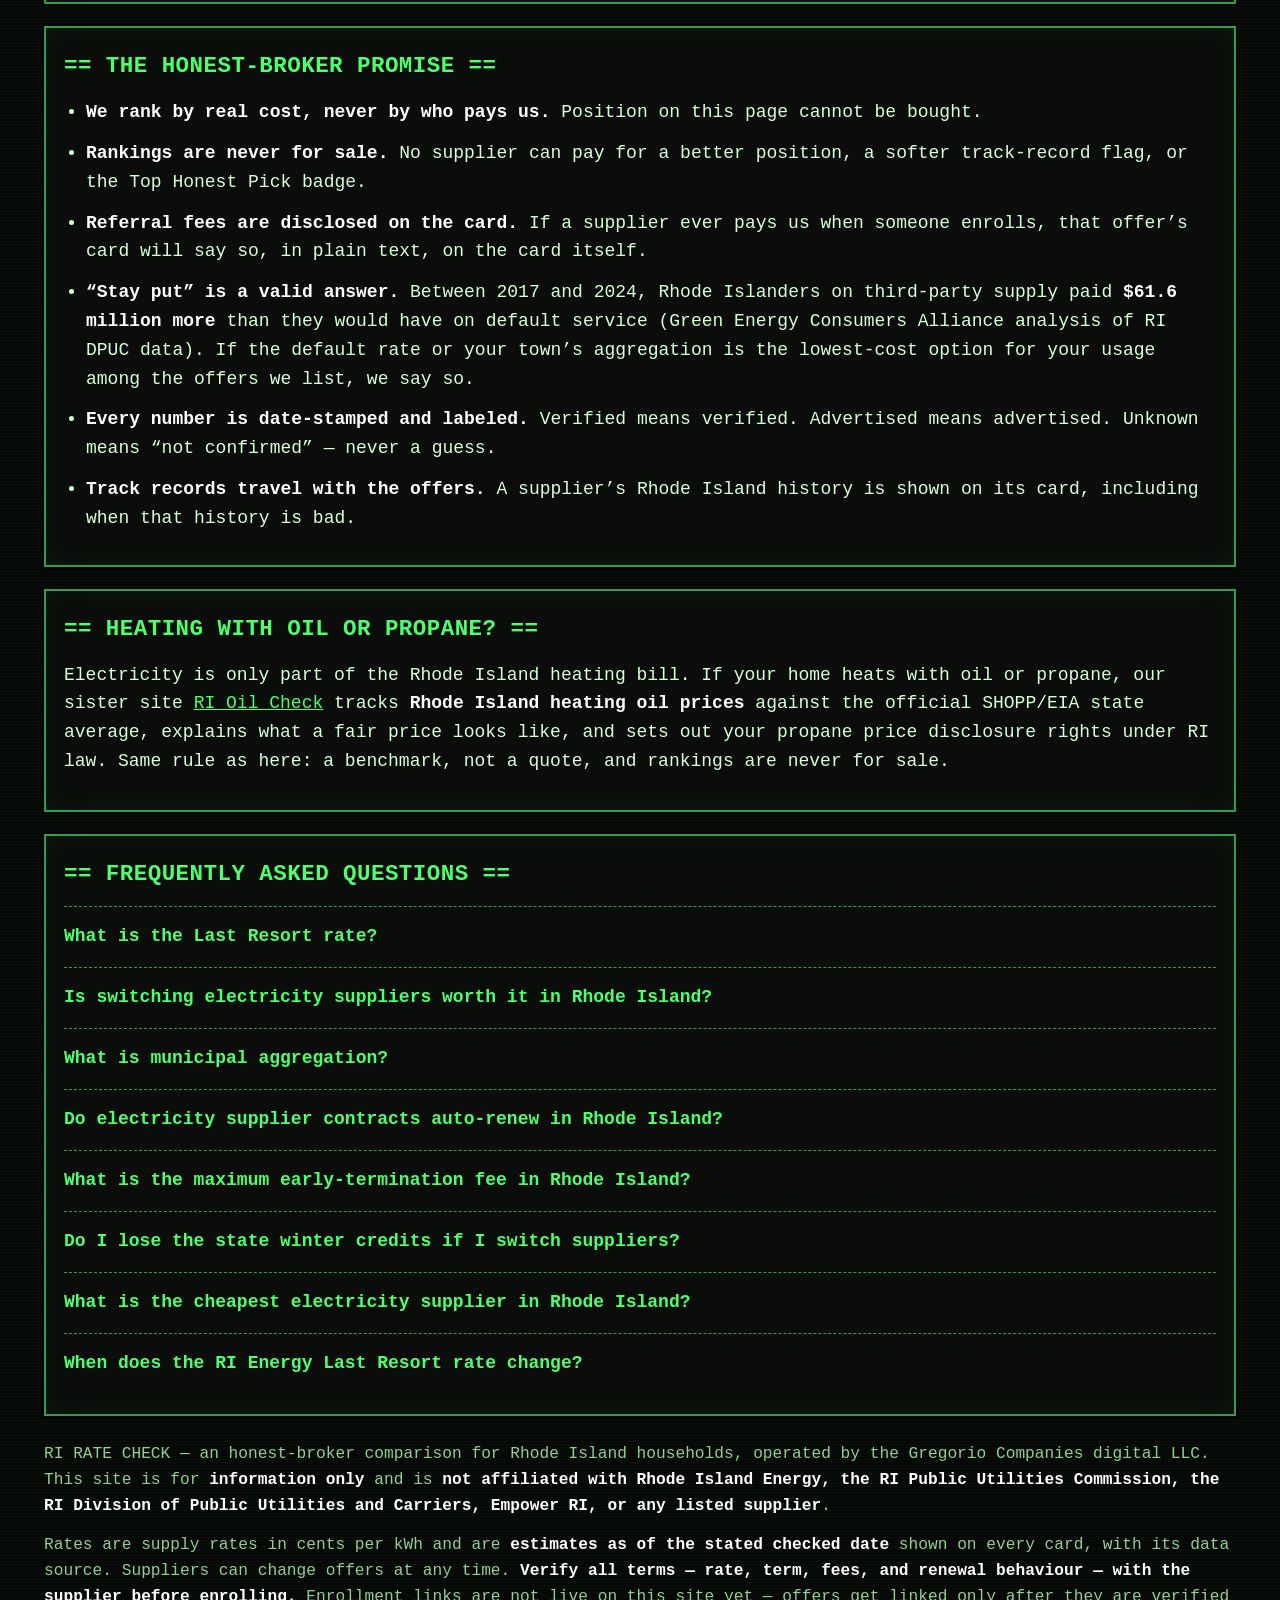
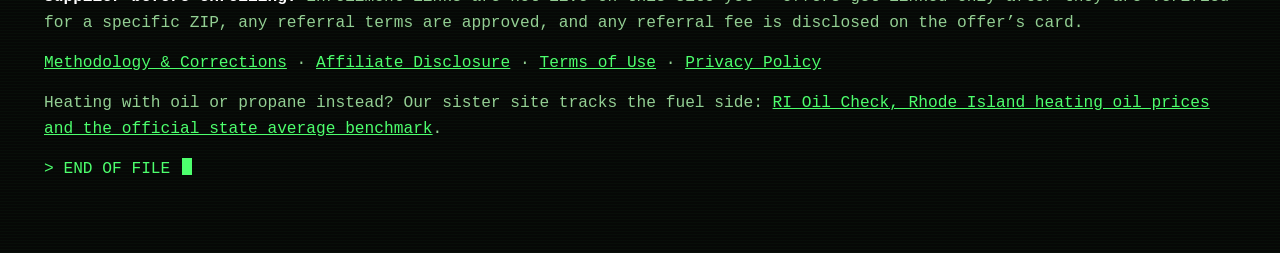
==== commit fdb8ba33: "Advertised-only re-verification Nov 26: XOOM 17.79, Ambit 16.00 verified, Verde re-verified not-serv" ====
--- a/index.html
+++ b/index.html
@@ -89,7 +89,7 @@
       track record in the sourced data, a confirmed $0 early-termination fee, a confirmed term, a fixed rate,
       and a rate that beats the Last Resort benchmark — all five at once. See
       <a href="methodology.html">Methodology &amp; Corrections</a> for the full criteria.</p>
-      <p class="note">Data checked <span id="checked-date">2026-11-24</span>. &ldquo;Not confirmed&rdquo; means the
+      <p class="note">Data checked <span id="checked-date"><!--AUTO:checked_date-->2026-11-26<!--/AUTO--></span>. &ldquo;Not confirmed&rdquo; means the
       source does not publish it — we never guess a fee, term, or rate.</p>
       <div id="offers"><!-- rendered from data/supplier_offers.json --></div>
     </section>
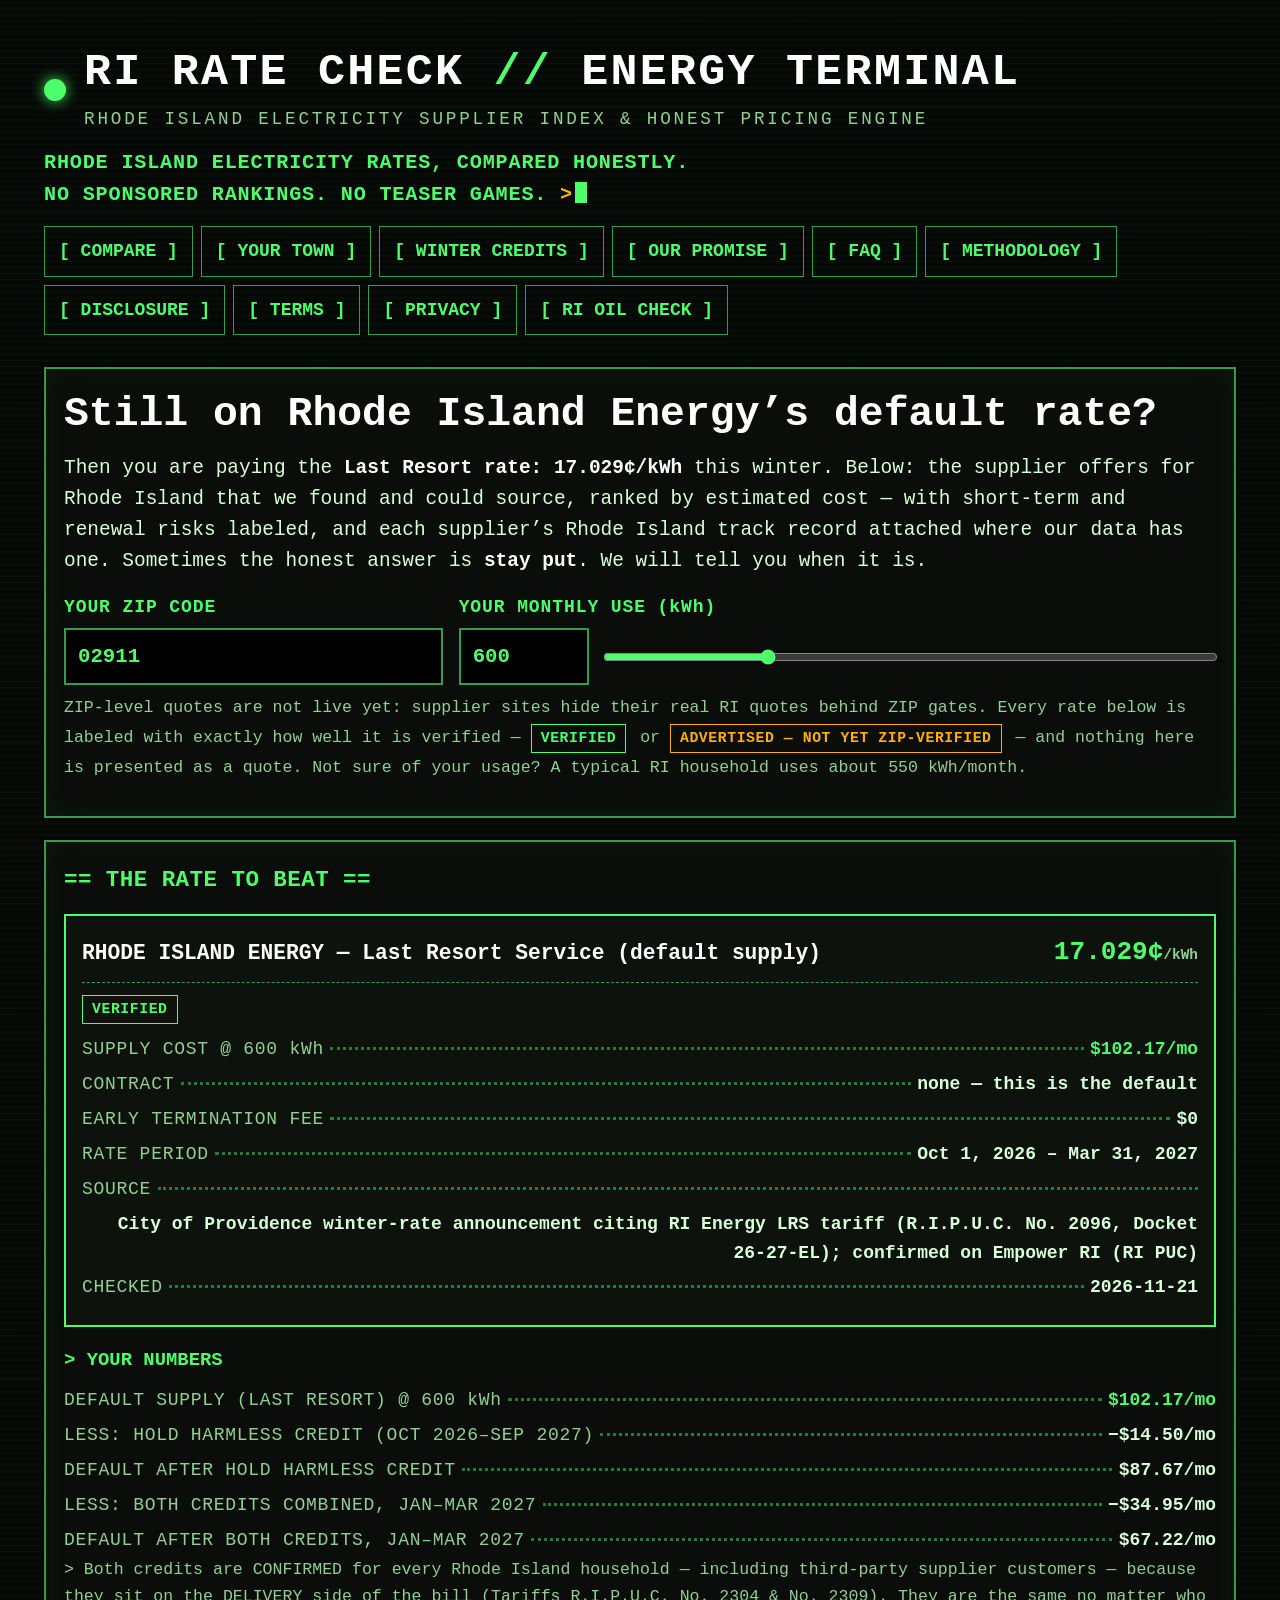
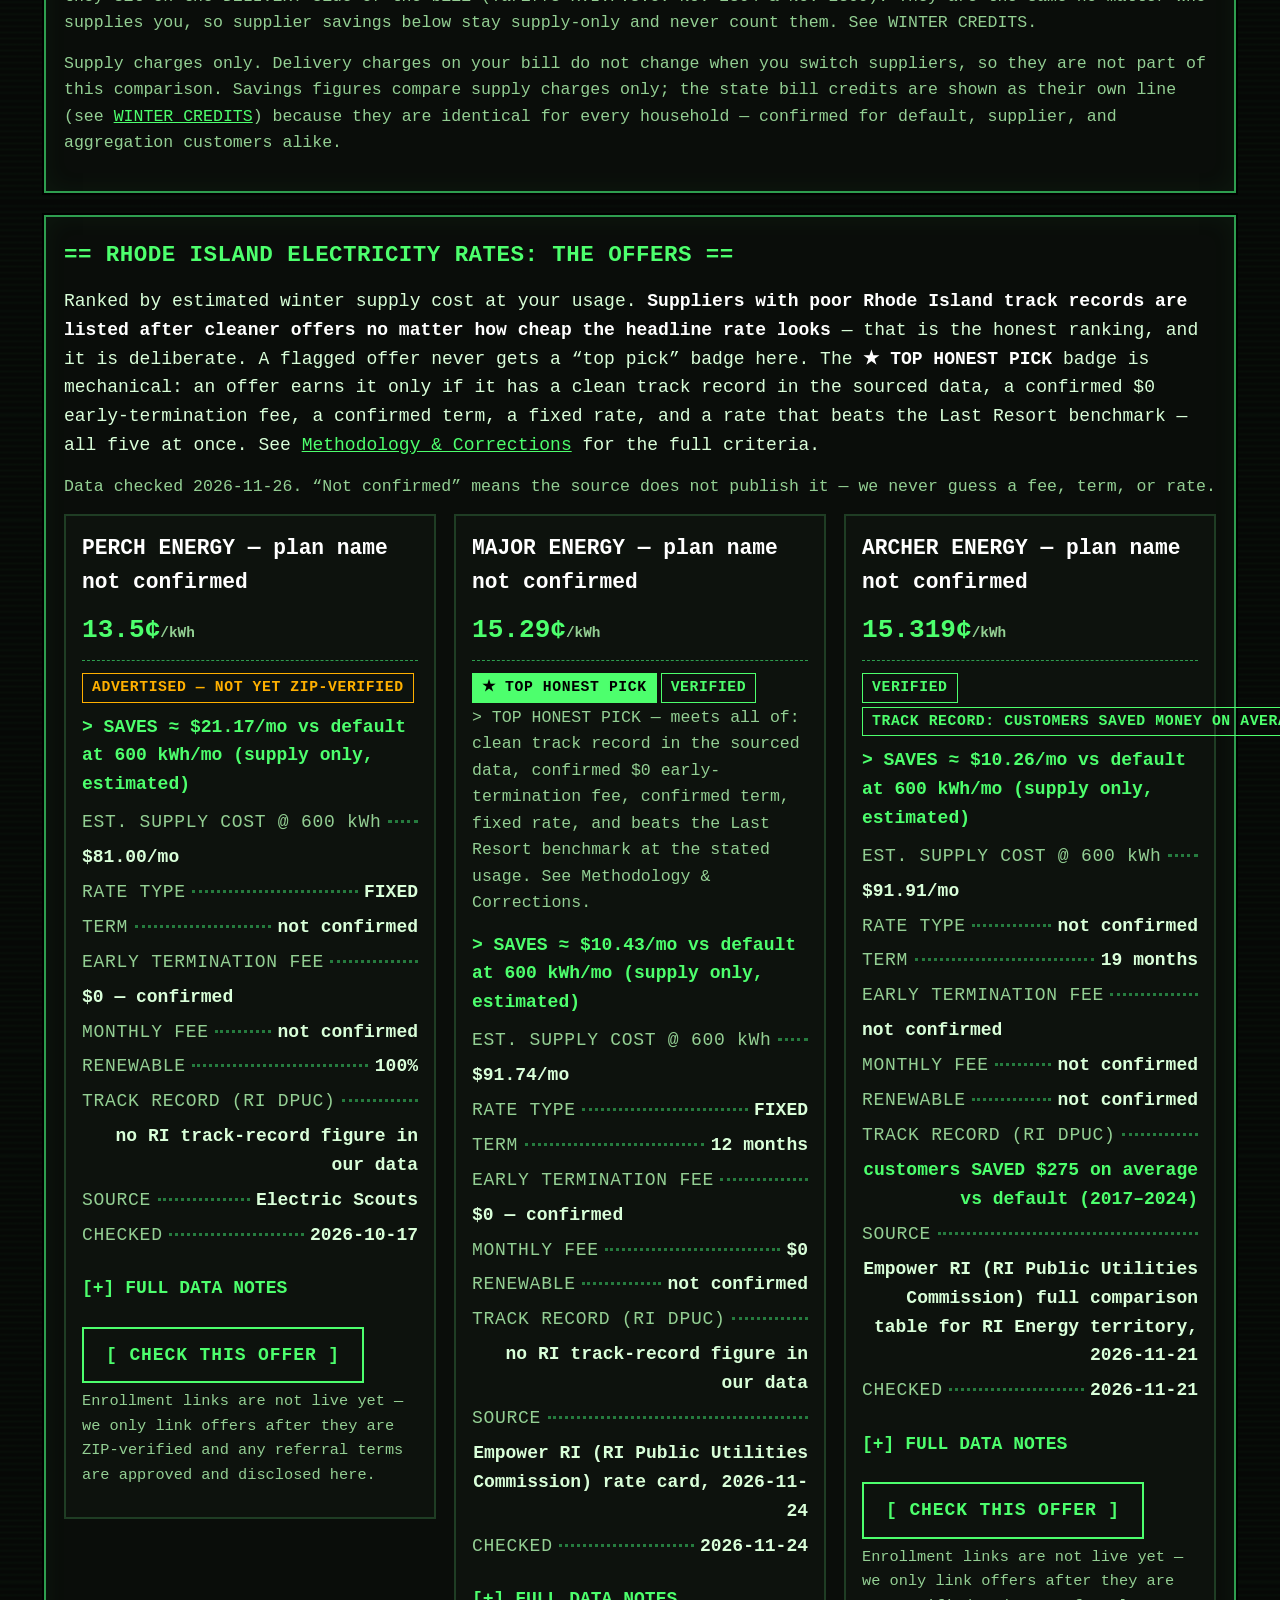
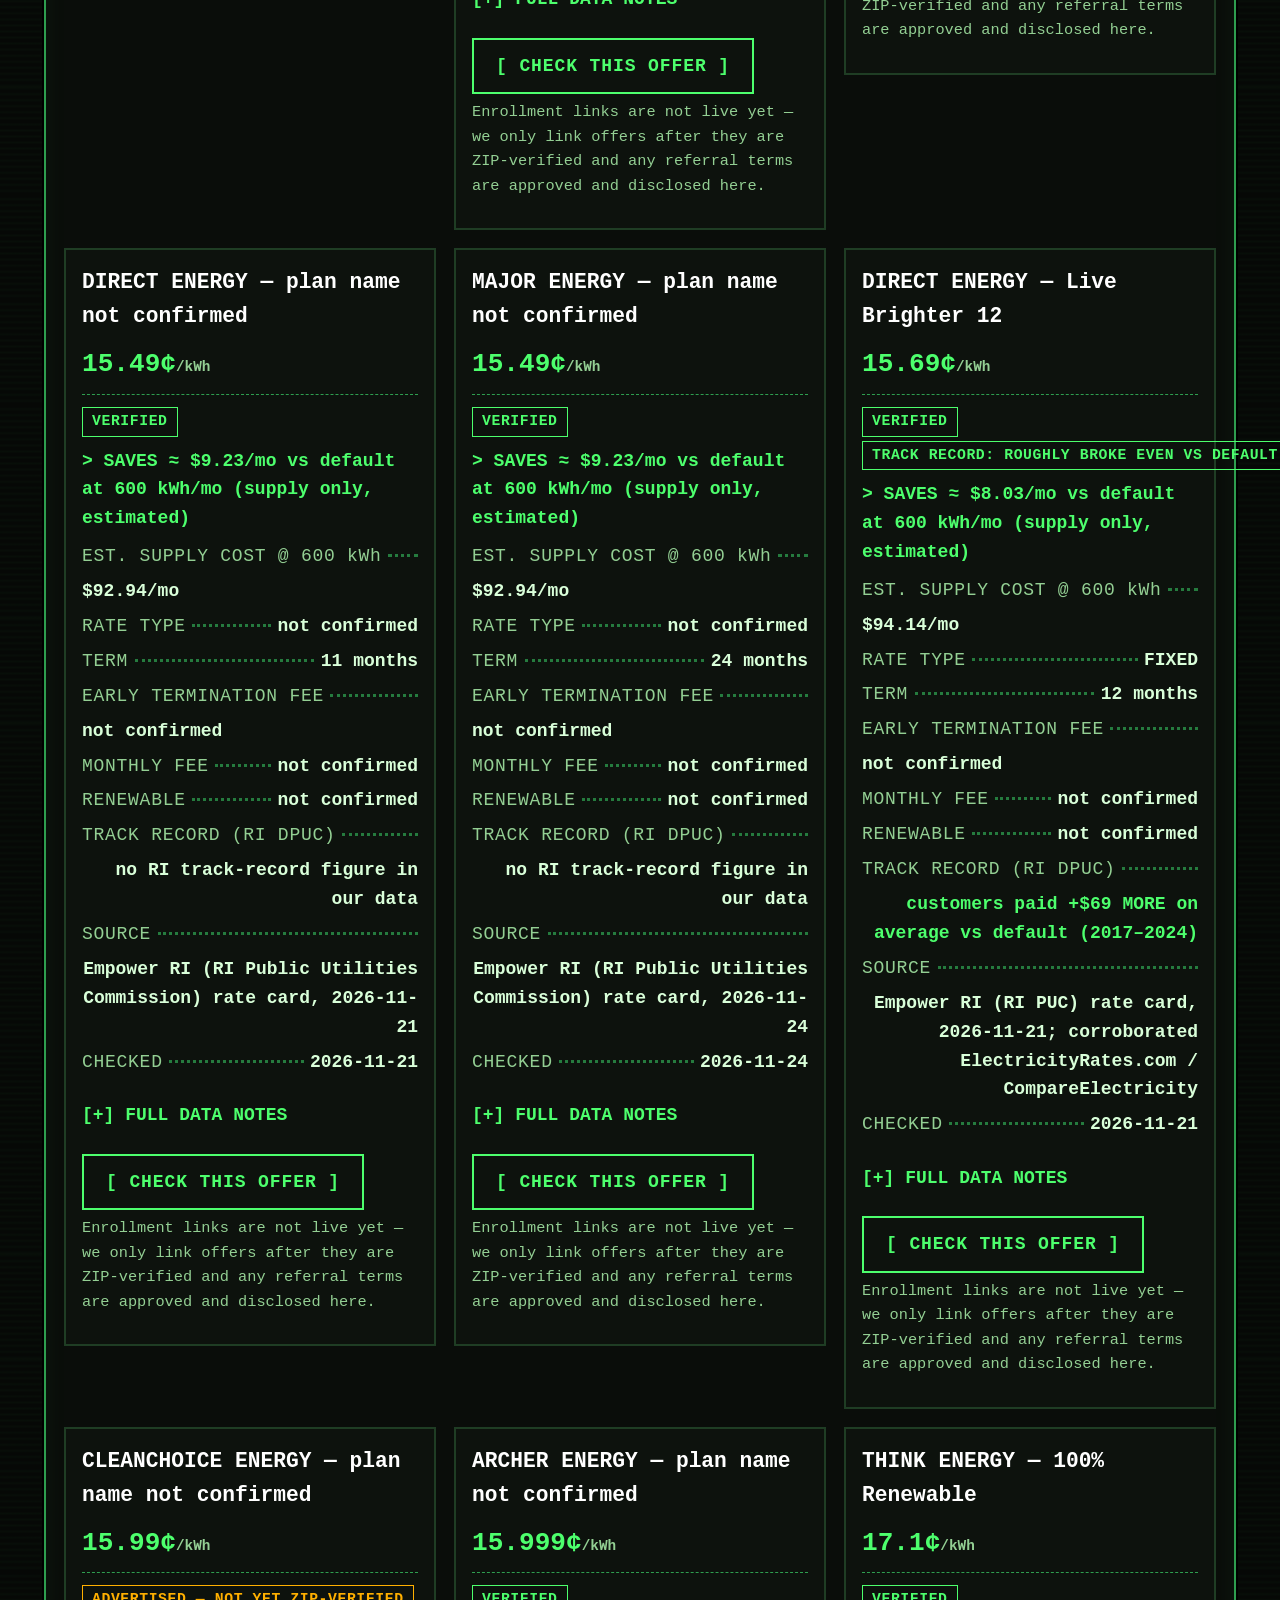
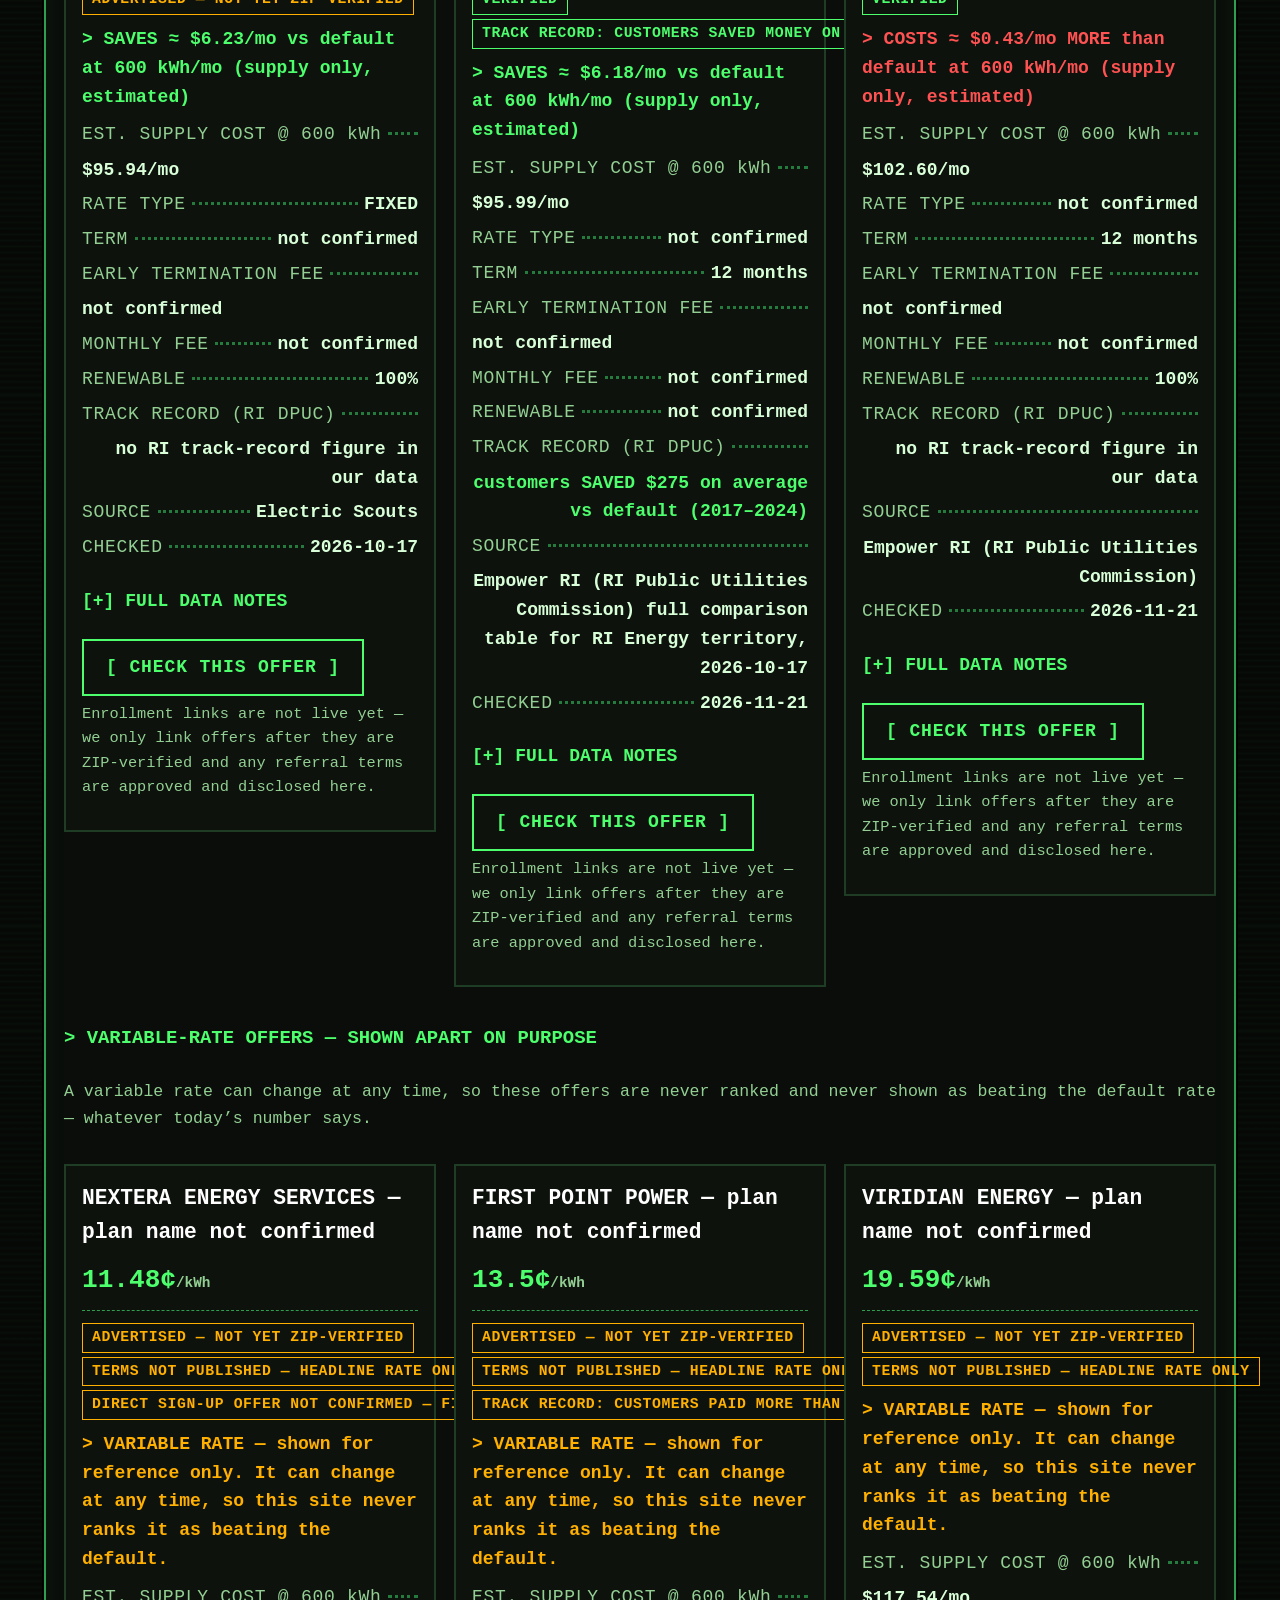
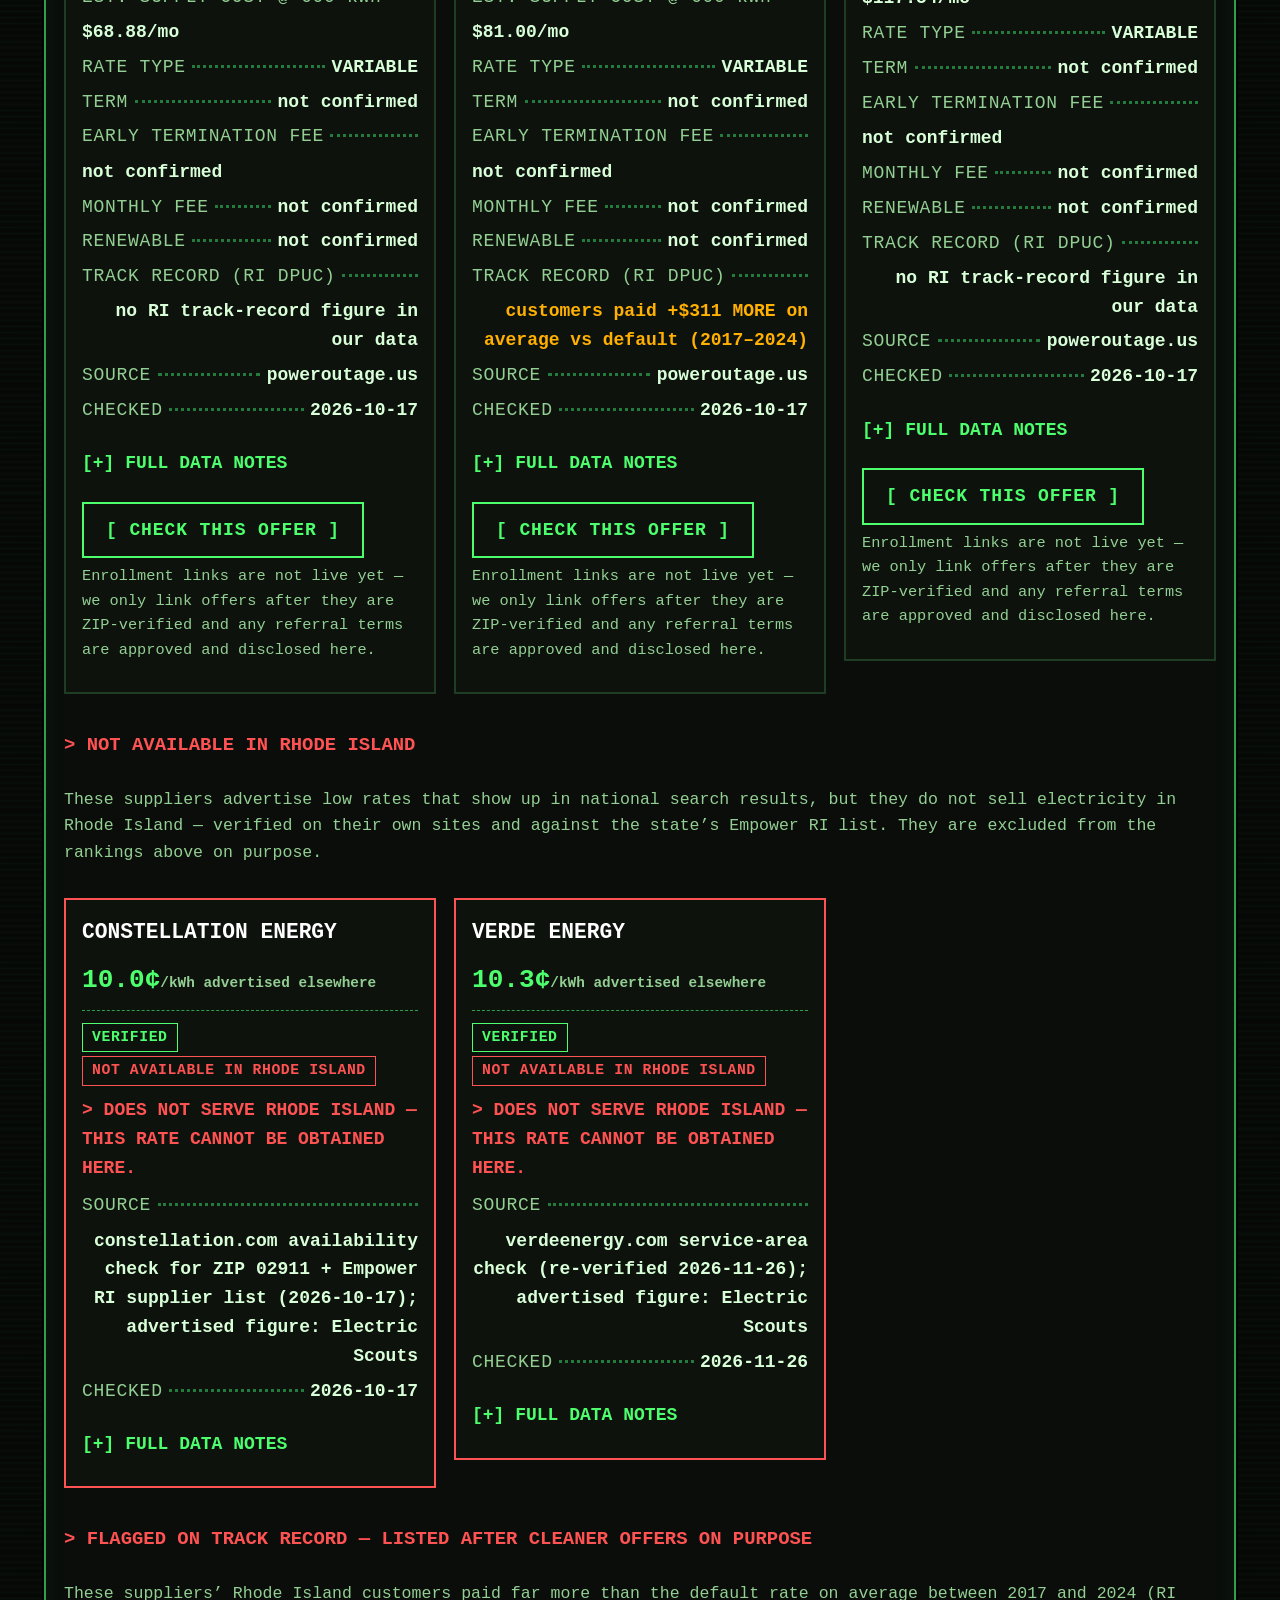
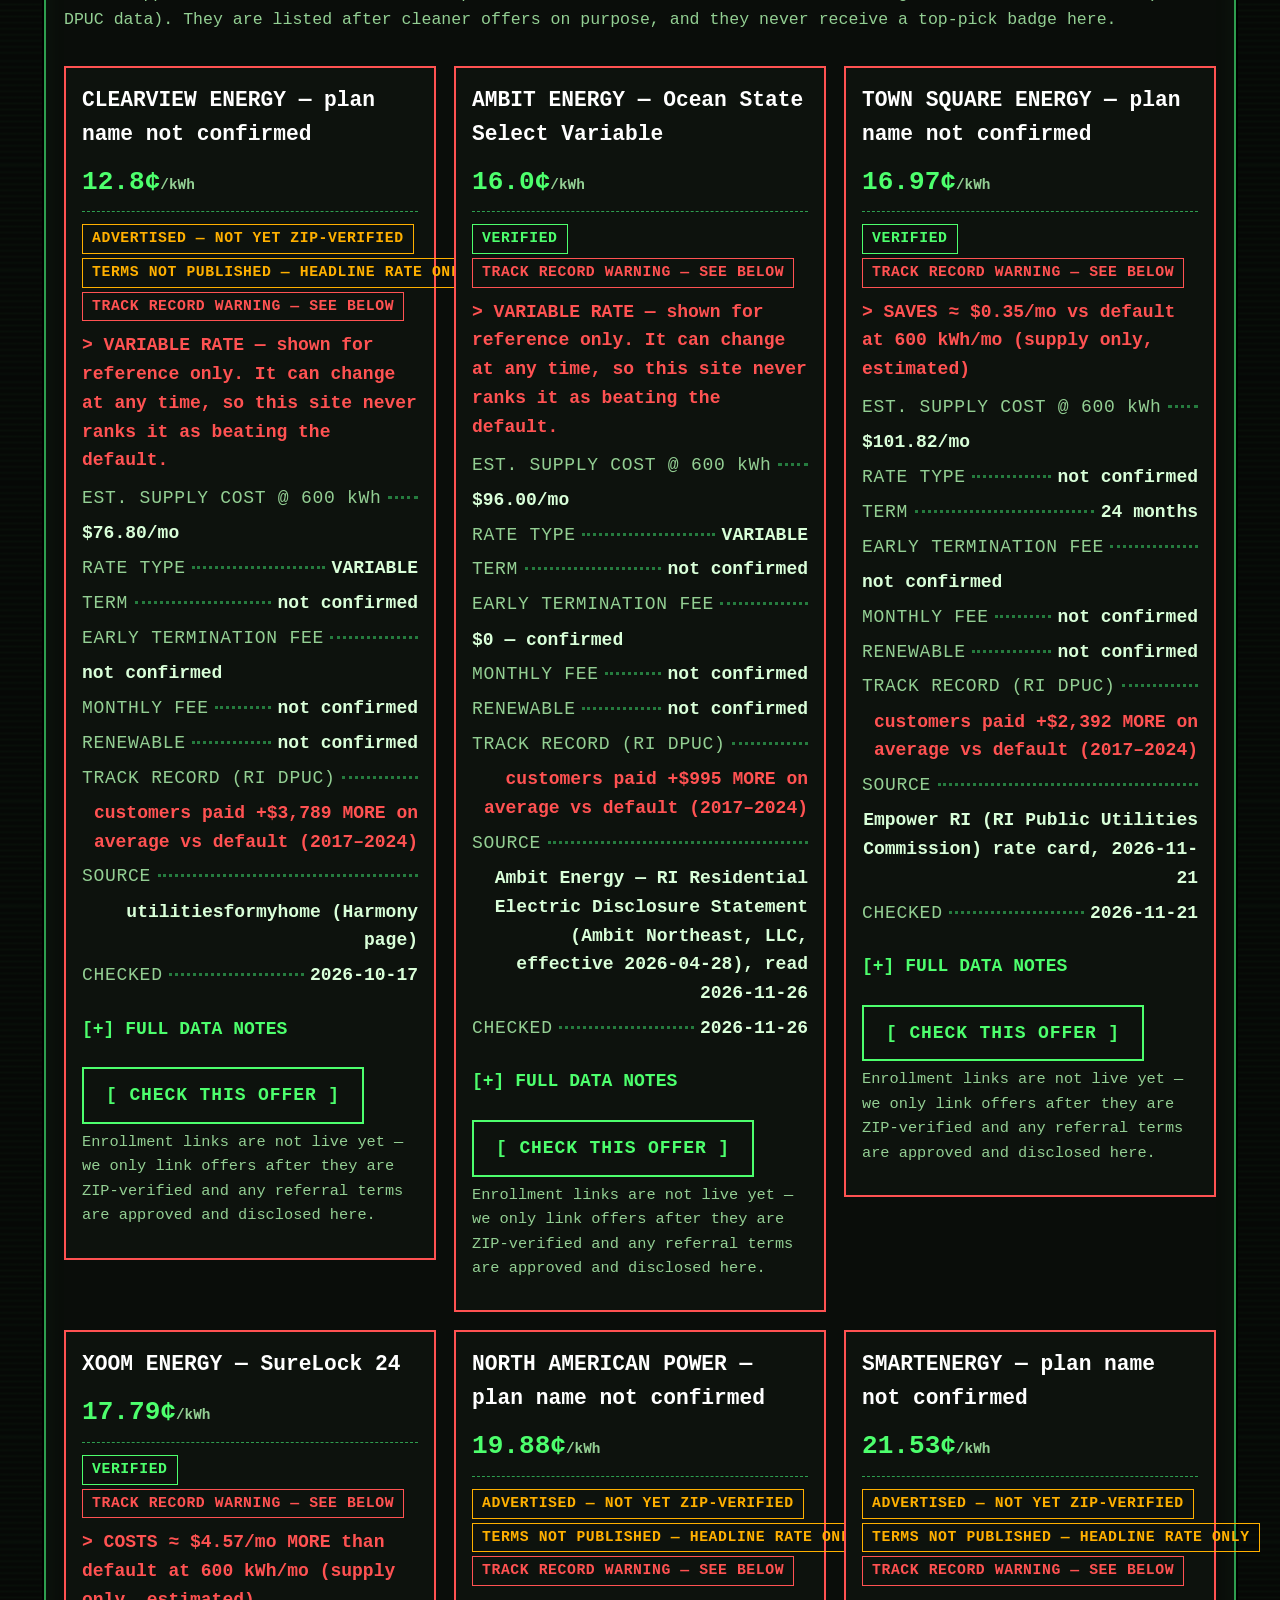
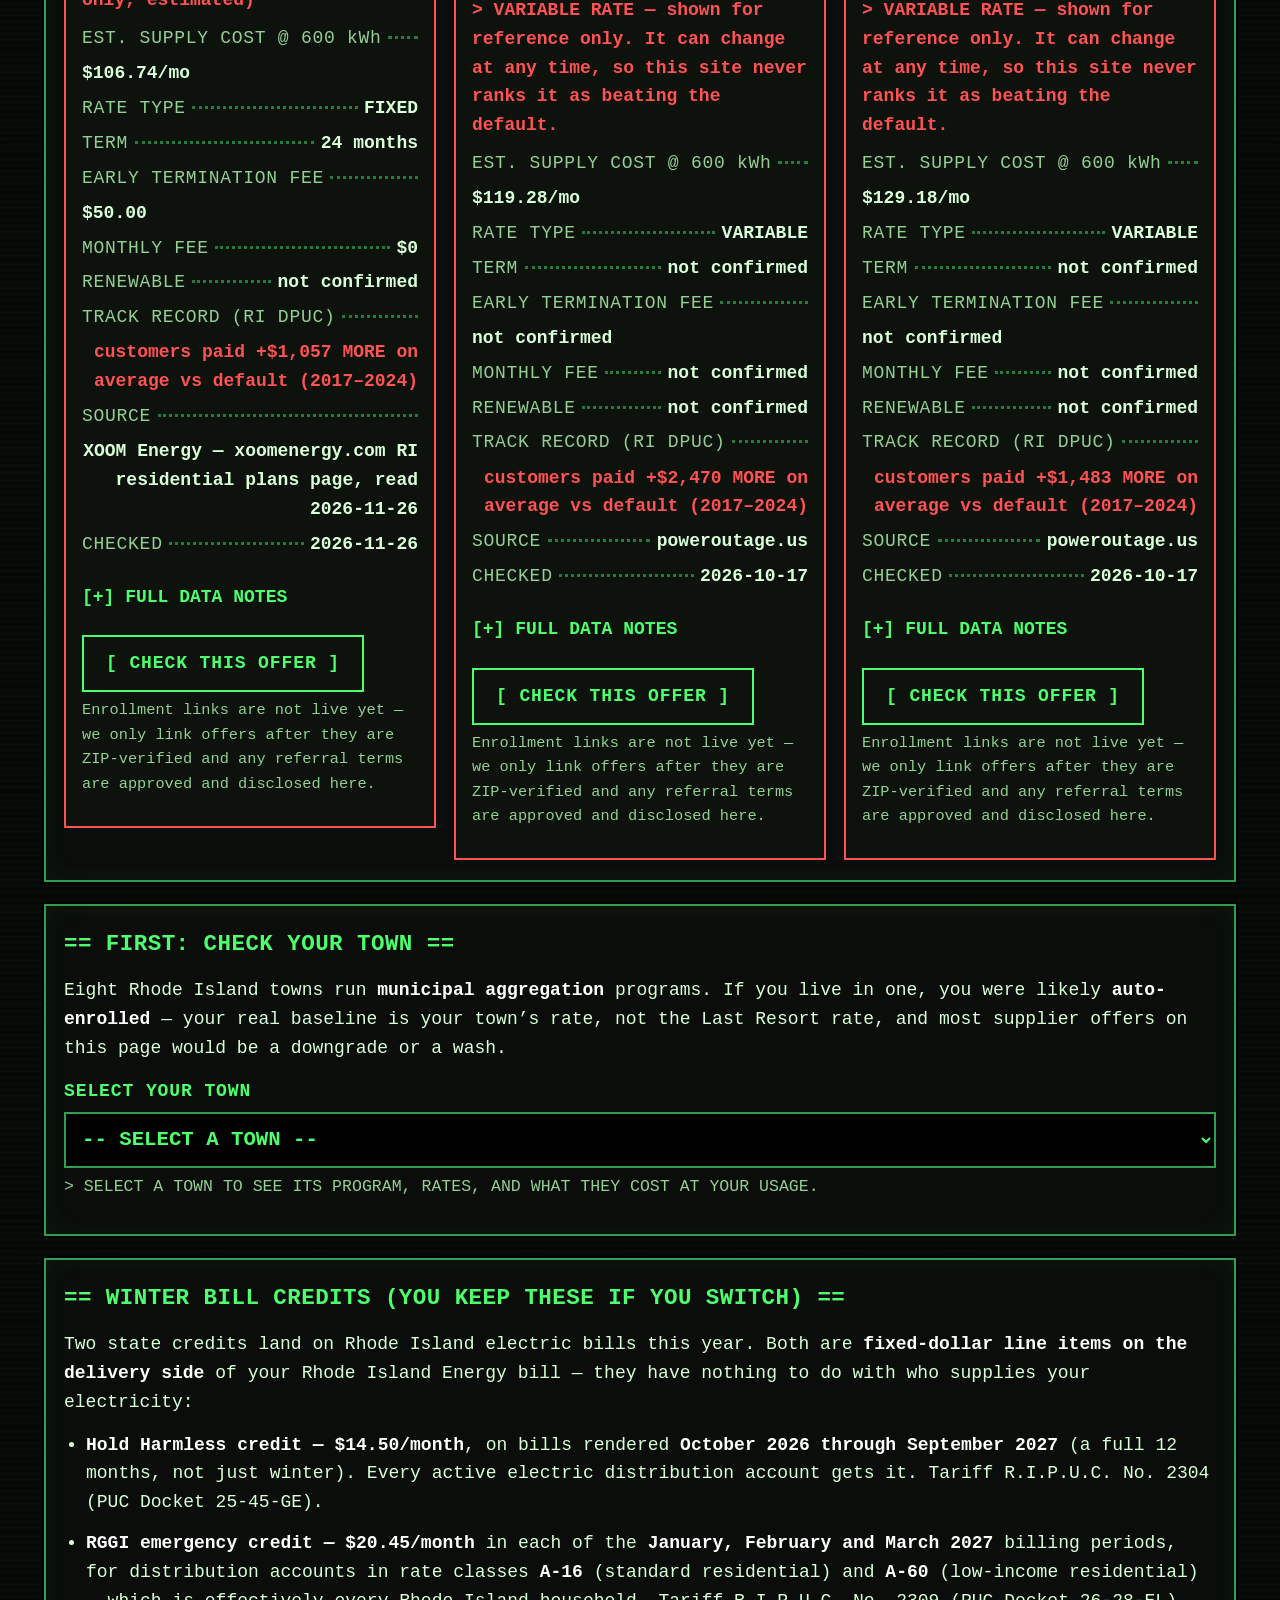
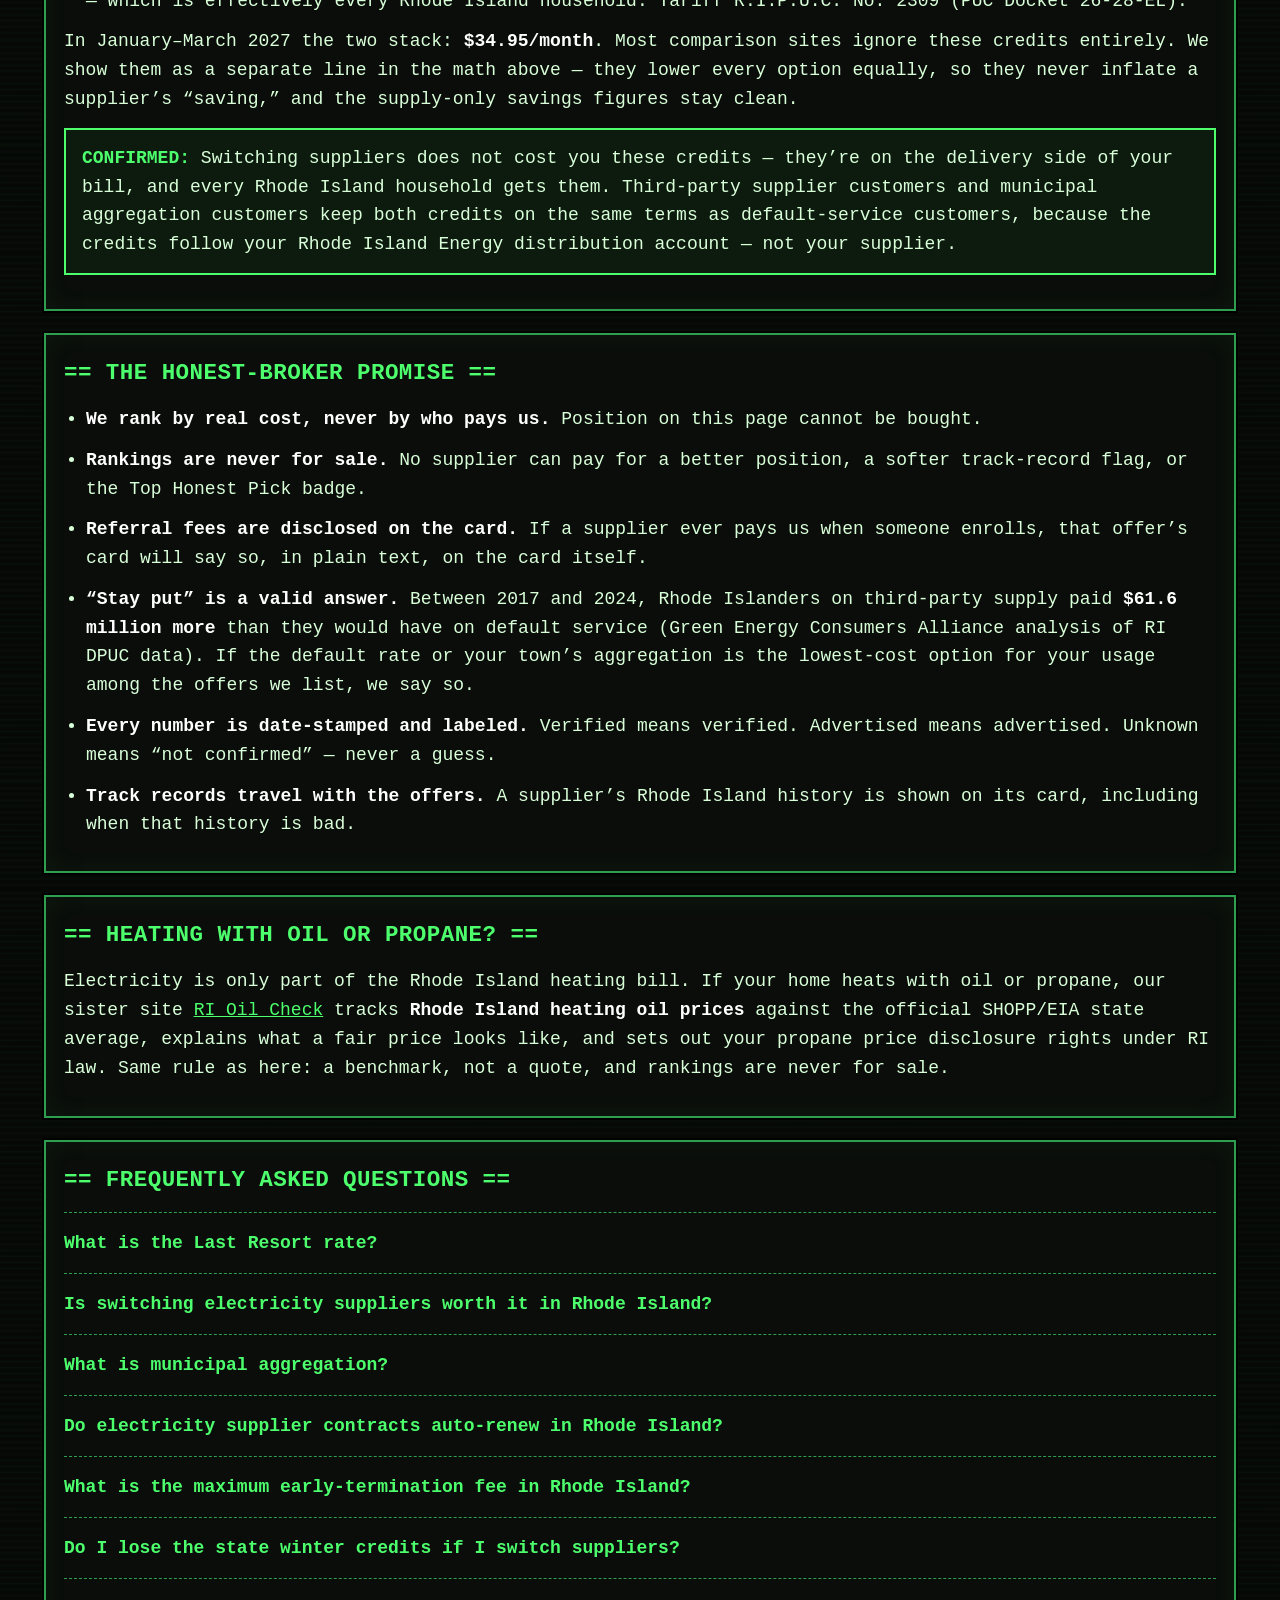
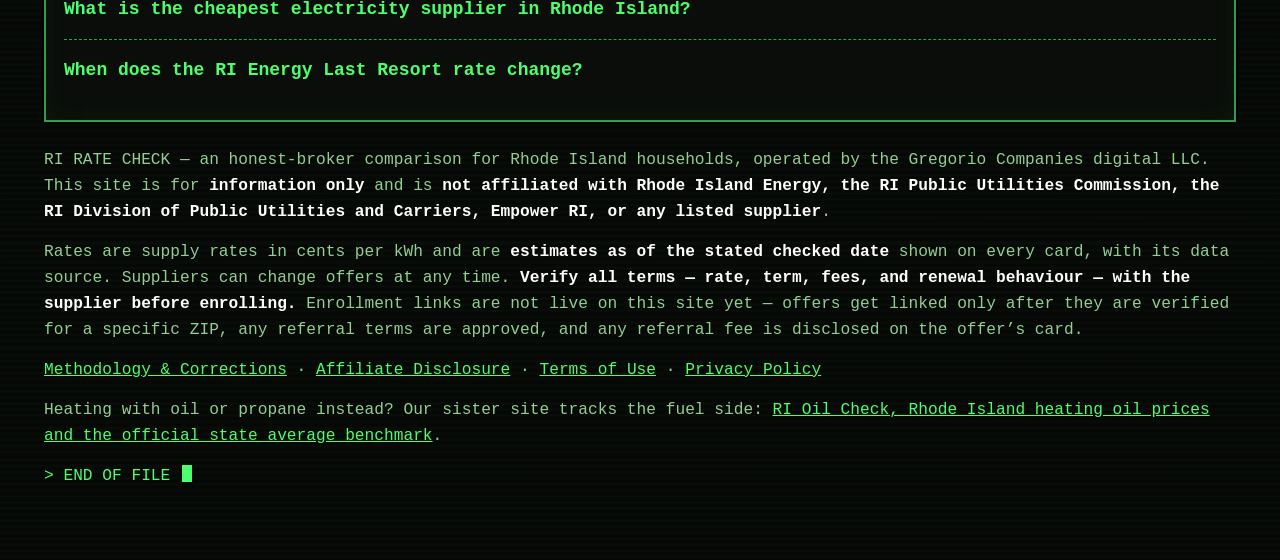
==== commit 70ab7850: "Seed rates v4: update_rates.py, verify_live.py, tests, index benchmark markers + static offers table" ====
--- a/index.html
+++ b/index.html
@@ -43,7 +43,7 @@
     <!-- ============ HERO ============ -->
     <section class="frame hero" aria-labelledby="hero-h">
       <h1 id="hero-h">Still on Rhode Island Energy&rsquo;s default rate?</h1>
-      <p class="big">Then you are paying the <strong>Last Resort rate: 17.029&cent;/kWh</strong> this winter.
+      <p class="big">Then you are paying the <strong>Last Resort rate: <!--AUTO:benchmark_rate-->17.029<!--/AUTO-->&cent;/kWh</strong> this winter.
       Below: the supplier offers for Rhode Island that we found and could source, ranked by estimated cost —
       with short-term and renewal risks labeled, and each supplier&rsquo;s Rhode Island track record attached where our data has one.
       Sometimes the honest answer is <strong>stay put</strong>. We will tell you when it is.</p>
@@ -92,6 +92,53 @@
       <p class="note">Data checked <span id="checked-date"><!--AUTO:checked_date-->2026-11-26<!--/AUTO--></span>. &ldquo;Not confirmed&rdquo; means the
       source does not publish it — we never guess a fee, term, or rate.</p>
       <div id="offers"><!-- rendered from data/supplier_offers.json --></div>
+      <div id="offers-static">
+<!--AUTO:offers_table--><table class="offers-static ranked">
+<caption>Verified fixed-rate offers, ranked by rate. Default (Last Resort): 17.029c/kWh.</caption>
+<thead><tr><th>Supplier</th><th>Plan</th><th>Rate</th><th>Term</th><th>Status</th><th>Checked</th><th>Vs default</th></tr></thead>
+<tbody>
+<tr><td>Major Energy</td><td>plan name not confirmed</td><td>15.29c/kWh</td><td>12 months</td><td>Verified</td><td>checked 2026-11-24</td><td>below the default by 1.739c</td></tr>
+<tr><td>Archer Energy</td><td>plan name not confirmed</td><td>15.319c/kWh</td><td>19 months</td><td>Verified</td><td>checked 2026-11-21</td><td>below the default by 1.710c</td></tr>
+<tr><td>Direct Energy</td><td>plan name not confirmed</td><td>15.49c/kWh</td><td>11 months</td><td>Verified</td><td>checked 2026-11-21</td><td>below the default by 1.539c</td></tr>
+<tr><td>Major Energy</td><td>plan name not confirmed</td><td>15.49c/kWh</td><td>24 months</td><td>Verified</td><td>checked 2026-11-24</td><td>below the default by 1.539c</td></tr>
+<tr><td>Direct Energy</td><td>Live Brighter 12</td><td>15.69c/kWh</td><td>12 months</td><td>Verified</td><td>checked 2026-11-21</td><td>below the default by 1.339c</td></tr>
+<tr><td>Archer Energy</td><td>plan name not confirmed</td><td>15.999c/kWh</td><td>12 months</td><td>Verified</td><td>checked 2026-11-21</td><td>below the default by 1.030c</td></tr>
+<tr><td>Think Energy</td><td>100% Renewable</td><td>17.1c/kWh</td><td>12 months</td><td>Verified</td><td>checked 2026-11-21</td><td>above the default by 0.071c</td></tr>
+</tbody></table>
+<table class="offers-static variable-offers">
+<caption>Variable-rate offers — shown apart. A variable rate can change at any time, so these are never ranked as beating the default.</caption>
+<thead><tr><th>Supplier</th><th>Plan</th><th>Rate</th><th>Term</th><th>Status</th><th>Checked</th></tr></thead>
+<tbody>
+<tr><td>NextEra Energy Services</td><td>plan name not confirmed</td><td>11.48c/kWh</td><td>not confirmed</td><td>Advertised only</td><td>checked 2026-10-17</td></tr>
+<tr><td>First Point Power</td><td>plan name not confirmed</td><td>13.5c/kWh</td><td>not confirmed</td><td>Advertised only</td><td>checked 2026-10-17</td></tr>
+<tr><td>Viridian Energy</td><td>plan name not confirmed</td><td>19.59c/kWh</td><td>not confirmed</td><td>Advertised only</td><td>checked 2026-10-17</td></tr>
+</tbody></table>
+<table class="offers-static unverified">
+<caption>Advertised offers not yet verified — listed for the record, not ranked.</caption>
+<thead><tr><th>Supplier</th><th>Plan</th><th>Rate</th><th>Term</th><th>Status</th><th>Checked</th></tr></thead>
+<tbody>
+<tr><td>Perch Energy</td><td>plan name not confirmed</td><td>13.5c/kWh</td><td>not confirmed</td><td>Advertised only</td><td>checked 2026-10-17</td></tr>
+<tr><td>CleanChoice Energy</td><td>plan name not confirmed</td><td>15.99c/kWh</td><td>not confirmed</td><td>Advertised only</td><td>checked 2026-10-17</td></tr>
+</tbody></table>
+<table class="offers-static flagged">
+<caption>Flagged on track record — listed apart on purpose. These suppliers' RI customers paid far more than the default on average, 2017-2024 (RI DPUC data).</caption>
+<thead><tr><th>Supplier</th><th>Plan</th><th>Rate</th><th>Term</th><th>Status</th><th>Checked</th></tr></thead>
+<tbody>
+<tr><td>Clearview Energy</td><td>plan name not confirmed</td><td>12.8c/kWh</td><td>not confirmed</td><td>Flagged — track record</td><td>checked 2026-10-17</td></tr>
+<tr><td>Ambit Energy</td><td>Ocean State Select Variable</td><td>16.0c/kWh</td><td>not confirmed</td><td>Flagged — track record</td><td>checked 2026-11-26</td></tr>
+<tr><td>Town Square Energy</td><td>plan name not confirmed</td><td>16.97c/kWh</td><td>24 months</td><td>Flagged — track record</td><td>checked 2026-11-21</td></tr>
+<tr><td>XOOM Energy</td><td>SureLock 24</td><td>17.79c/kWh</td><td>24 months</td><td>Flagged — track record</td><td>checked 2026-11-26</td></tr>
+<tr><td>North American Power</td><td>plan name not confirmed</td><td>19.88c/kWh</td><td>not confirmed</td><td>Flagged — track record</td><td>checked 2026-10-17</td></tr>
+<tr><td>SmartEnergy</td><td>plan name not confirmed</td><td>21.53c/kWh</td><td>not confirmed</td><td>Flagged — track record</td><td>checked 2026-10-17</td></tr>
+</tbody></table>
+<table class="offers-static not-served">
+<caption>Advertised but verified as NOT serving Rhode Island — listed for the record, never ranked.</caption>
+<thead><tr><th>Supplier</th><th>Plan</th><th>Rate</th><th>Term</th><th>Status</th><th>Checked</th></tr></thead>
+<tbody>
+<tr><td>Constellation Energy</td><td>plan name not confirmed</td><td>10.0c/kWh</td><td>not confirmed</td><td>Not served in RI</td><td>checked 2026-10-17</td></tr>
+<tr><td>Verde Energy</td><td>plan name not confirmed</td><td>10.3c/kWh</td><td>not confirmed</td><td>Not served in RI</td><td>checked 2026-11-26</td></tr>
+</tbody></table><!--/AUTO-->
+      </div>
     </section>
 
     <!-- ============ AGGREGATION CHECKER ============ -->
@@ -171,7 +218,7 @@
         <summary>What is the Last Resort rate?</summary>
         <p>The Last Resort rate (Last Resort Service) is Rhode Island Energy&rsquo;s default supply rate — what you
         pay for the supply part of your bill if you have not chosen a third-party supplier or been auto-enrolled in
-        a municipal aggregation program. For <strong>October 1, 2026 through March 31, 2027 it is 17.029&cent;/kWh</strong>,
+        a municipal aggregation program. For <strong><!--AUTO:benchmark_period-->October 1, 2026 through March 31, 2027<!--/AUTO--> it is <!--AUTO:benchmark_rate-->17.029<!--/AUTO-->&cent;/kWh</strong>,
         approved by the RI Public Utilities Commission (tariff R.I.P.U.C. No. 2096). It resets every April 1 and
         October 1; the summer 2026 rate was 11.092&cent;/kWh. It is the rate to beat — and in winter, beating it
         honestly is harder than the ads suggest.</p>
@@ -242,8 +289,9 @@
       <details>
         <summary>When does the RI Energy Last Resort rate change?</summary>
         <p>The Last Resort rate resets twice a year, on <strong>April 1</strong> and <strong>October 1</strong>.
-        The current winter rate of 17.029&cent;/kWh runs from October 1, 2026 through <strong>March 31,
-        2027</strong>. The next rate takes effect on <strong>April 1, 2027</strong>; it is proposed by Rhode
+        The current rate of <!--AUTO:benchmark_rate-->17.029<!--/AUTO-->&cent;/kWh runs
+        <!--AUTO:benchmark_period-->October 1, 2026 through March 31, 2027<!--/AUTO-->. The next rate takes
+        effect on <strong><!--AUTO:benchmark_next_start-->April 1, 2027<!--/AUTO--></strong>; it is proposed by Rhode
         Island Energy and approved by the RI Public Utilities Commission. Any supplier offer you compare today
         should be measured against the rate in force for the months the contract would actually cover.</p>
       </details>
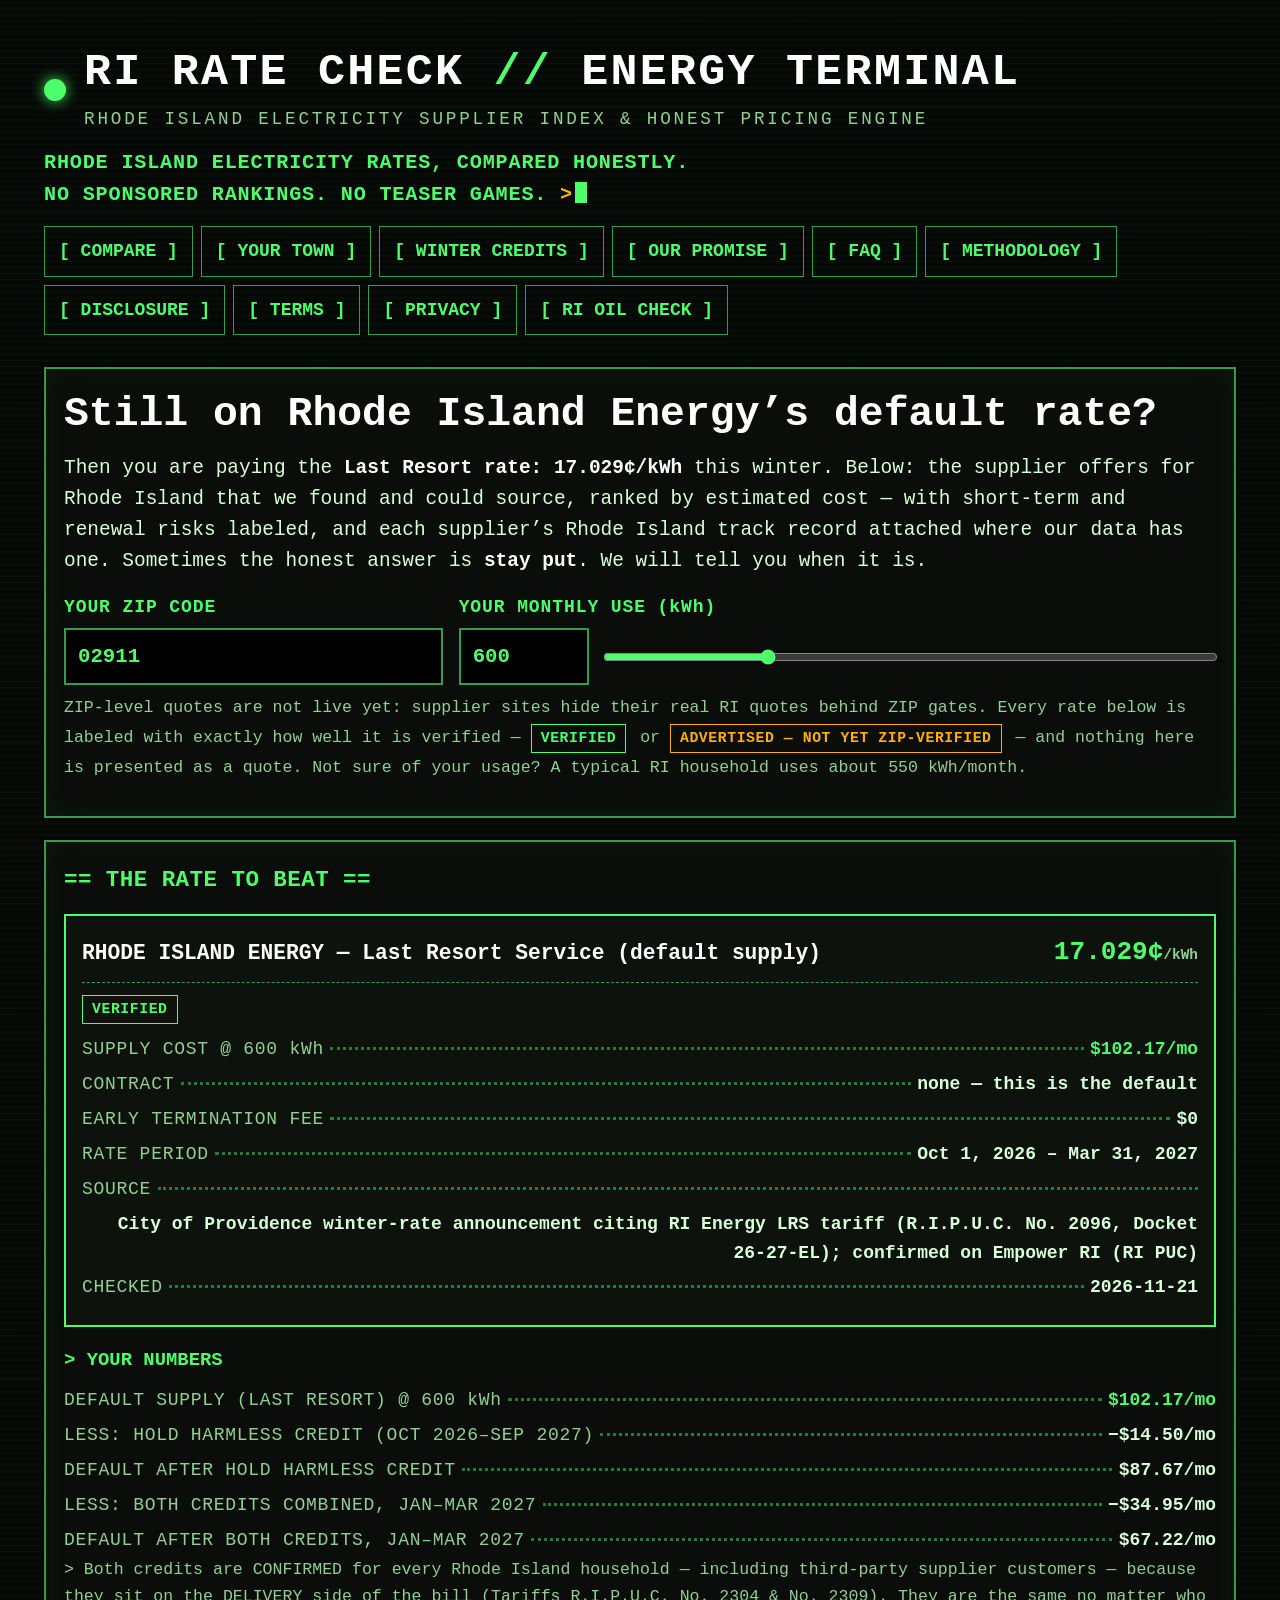
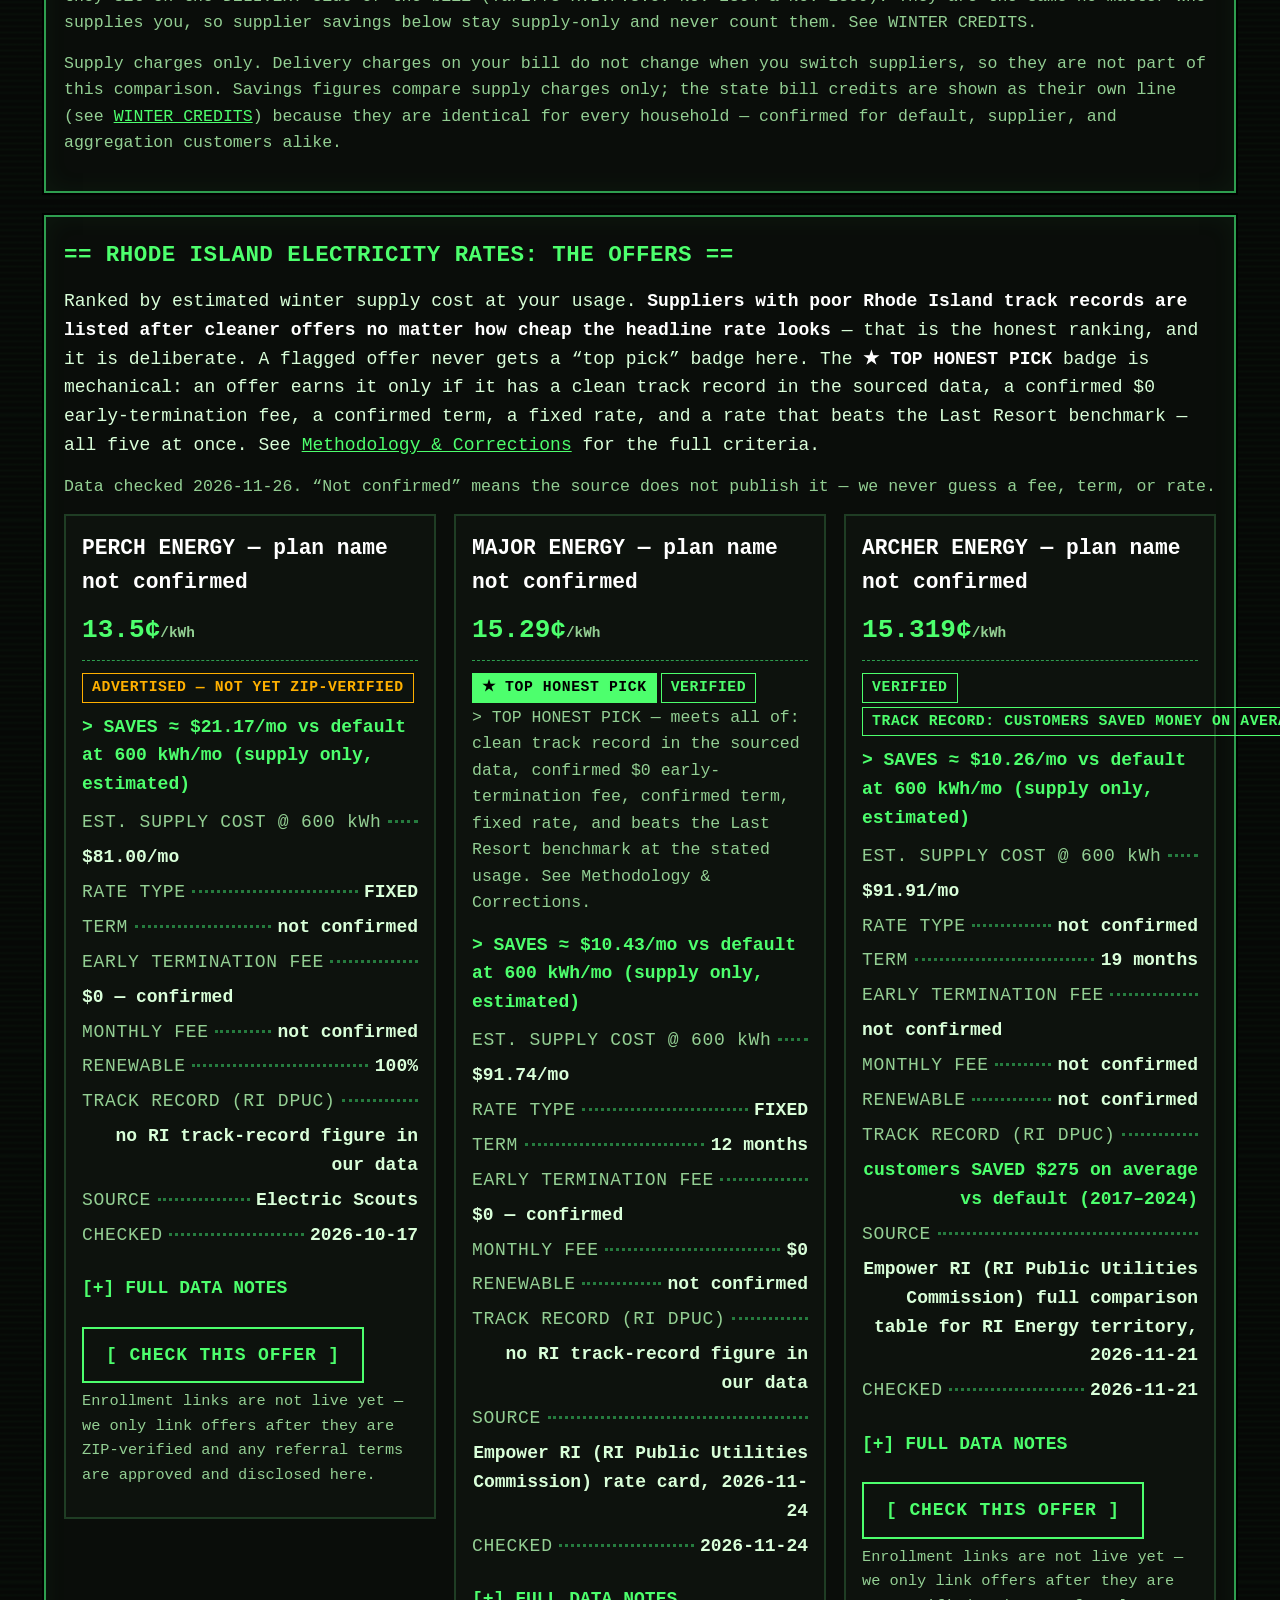
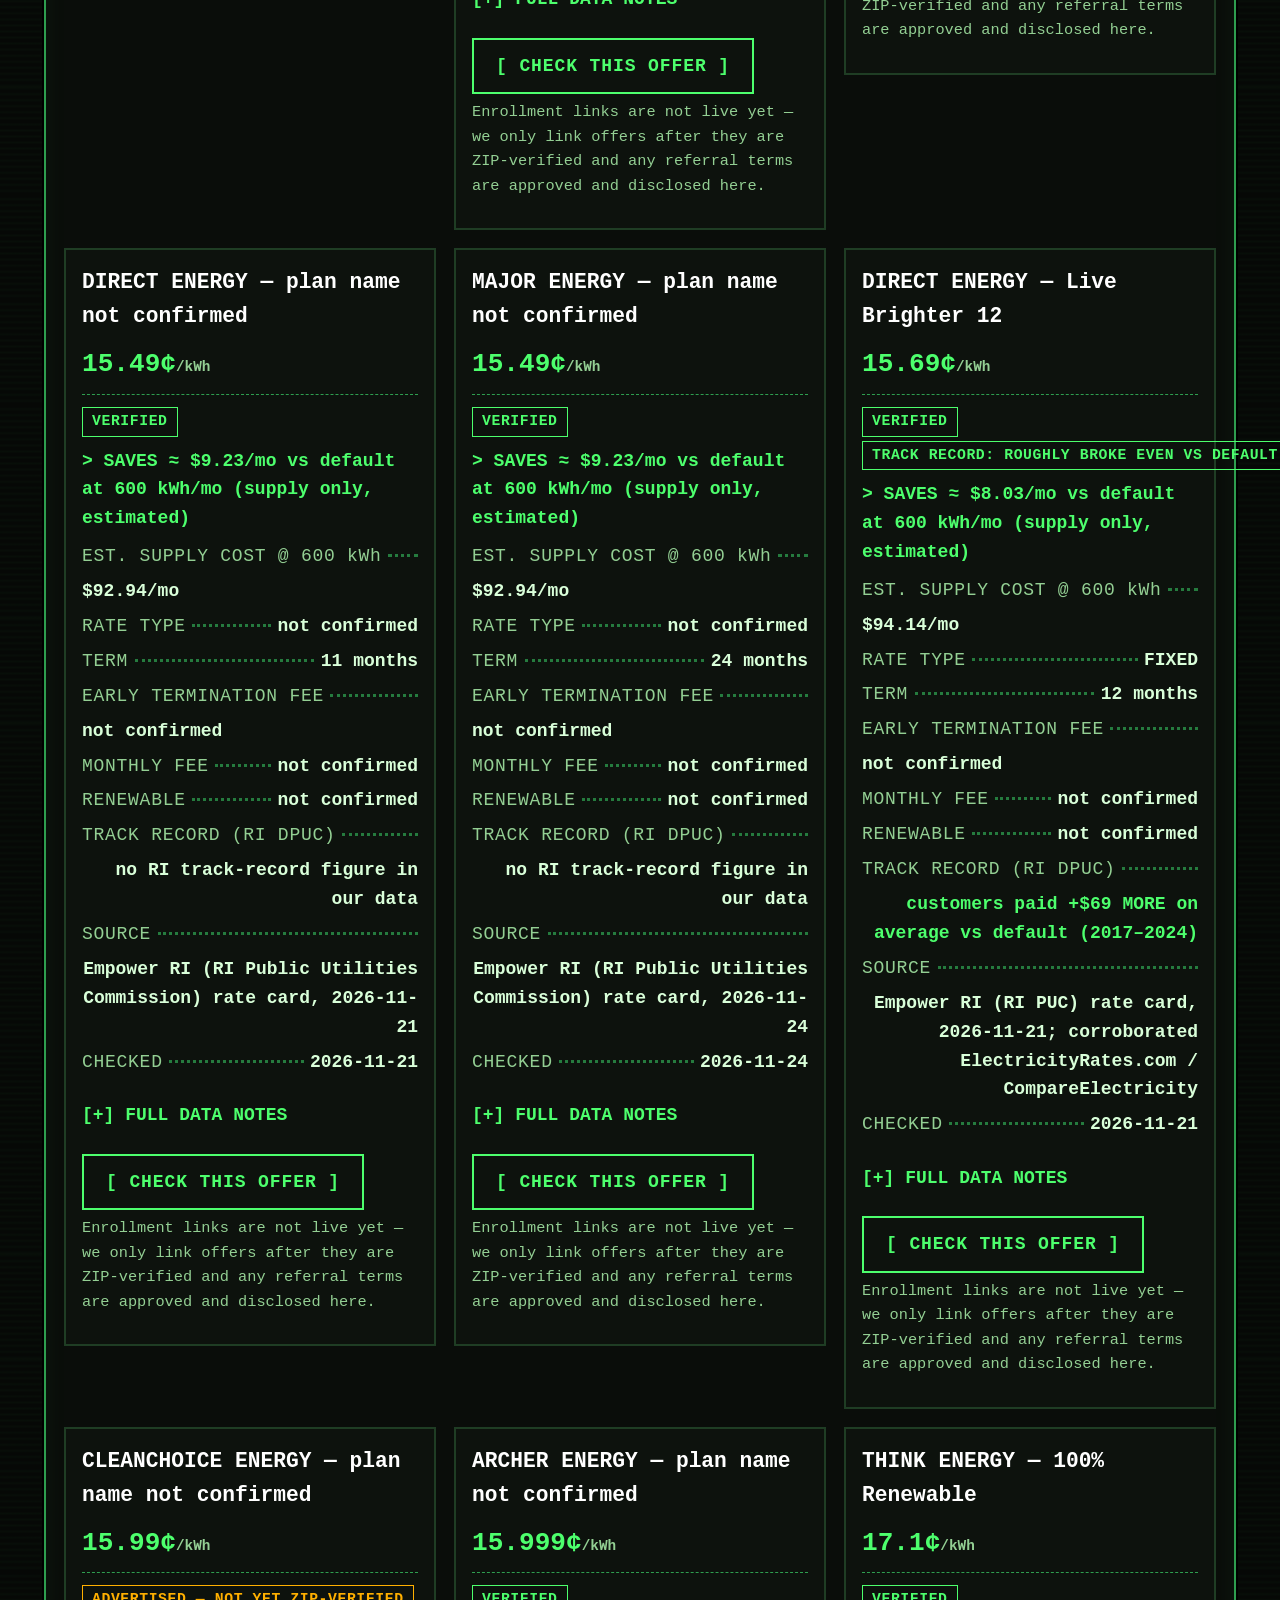
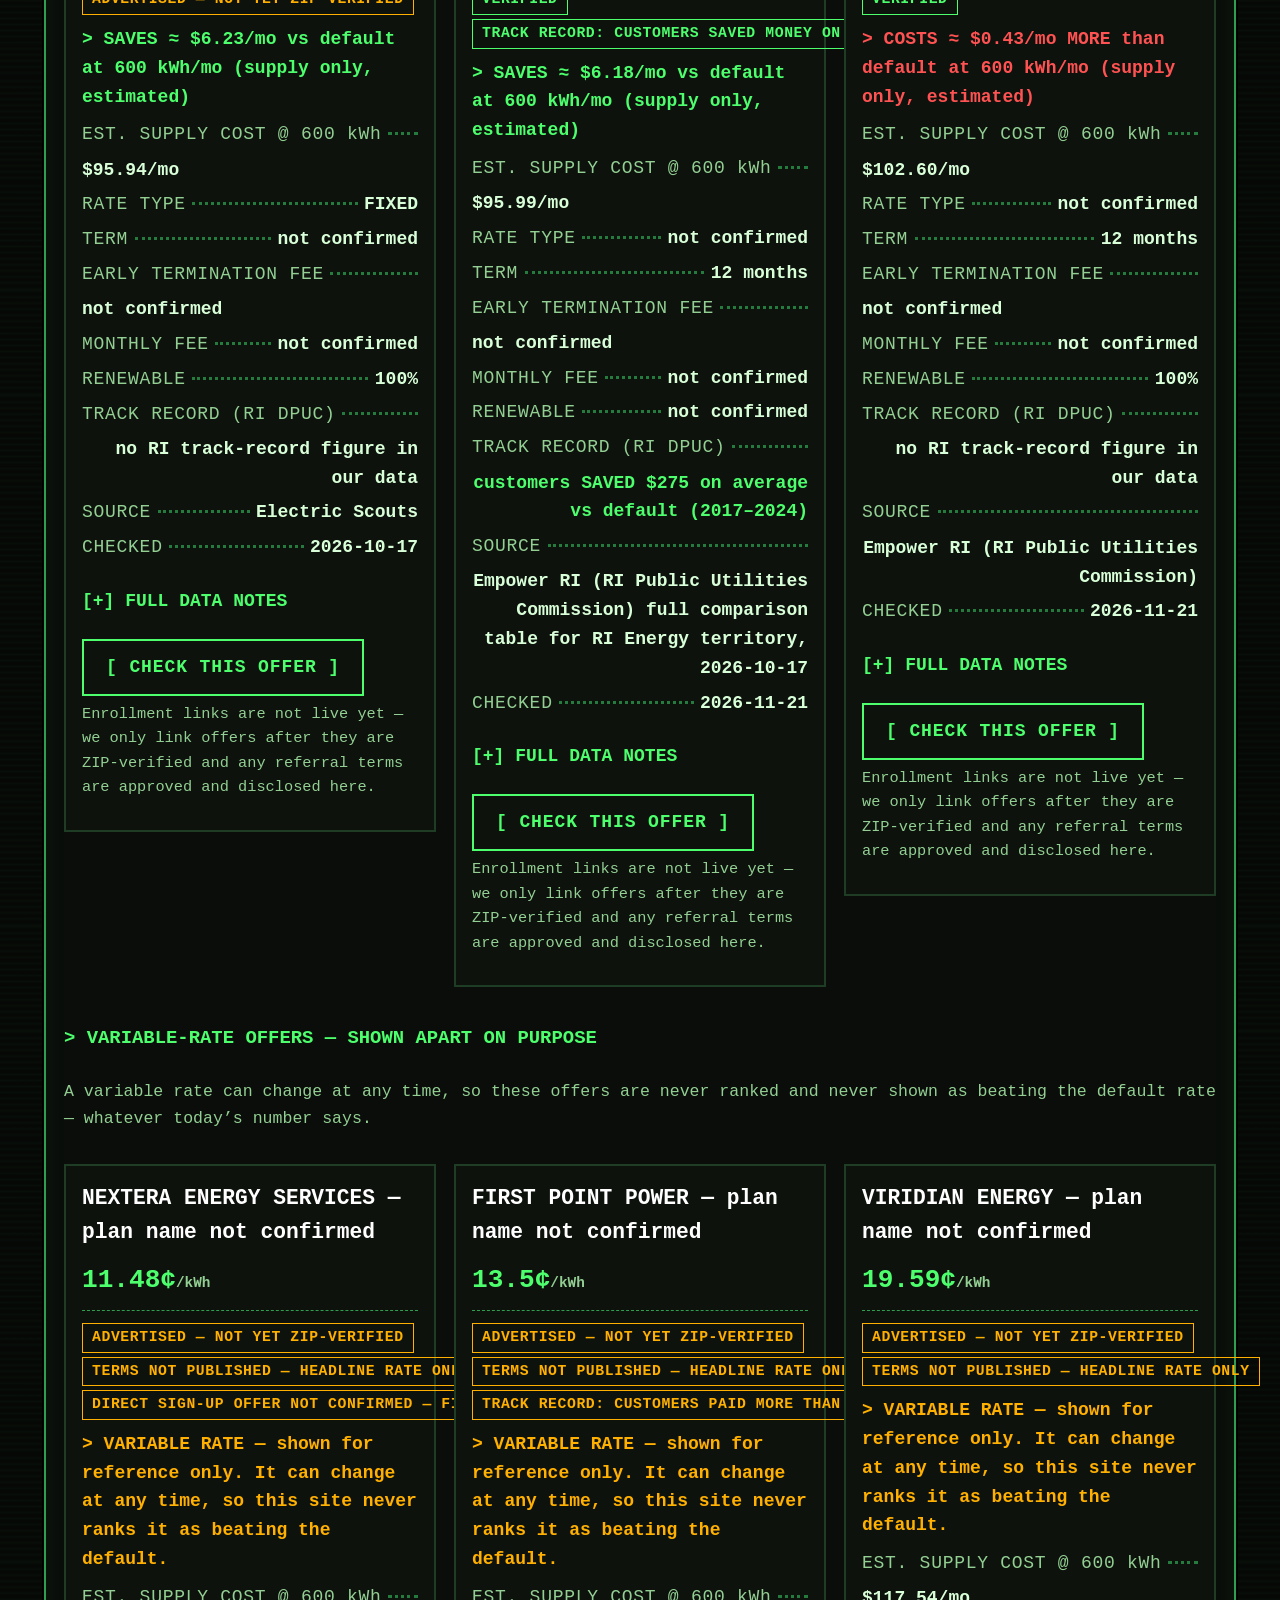
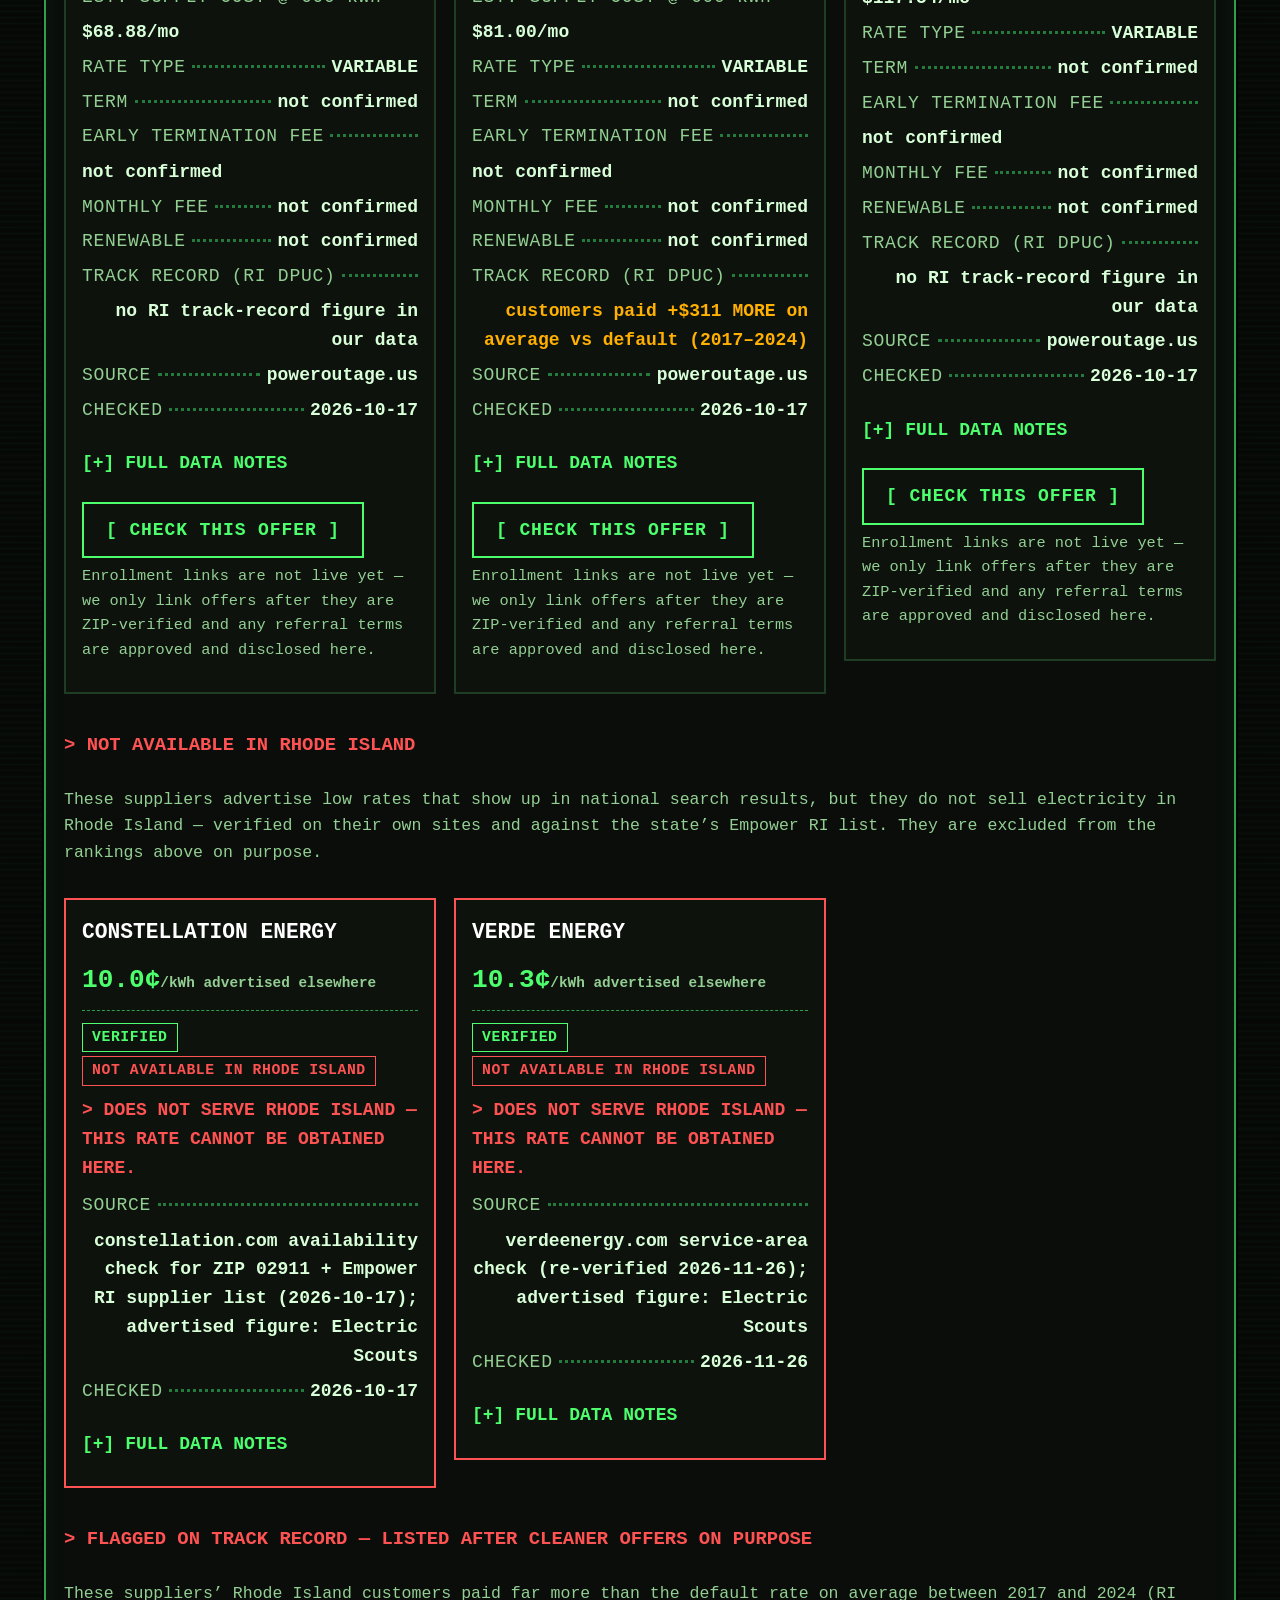
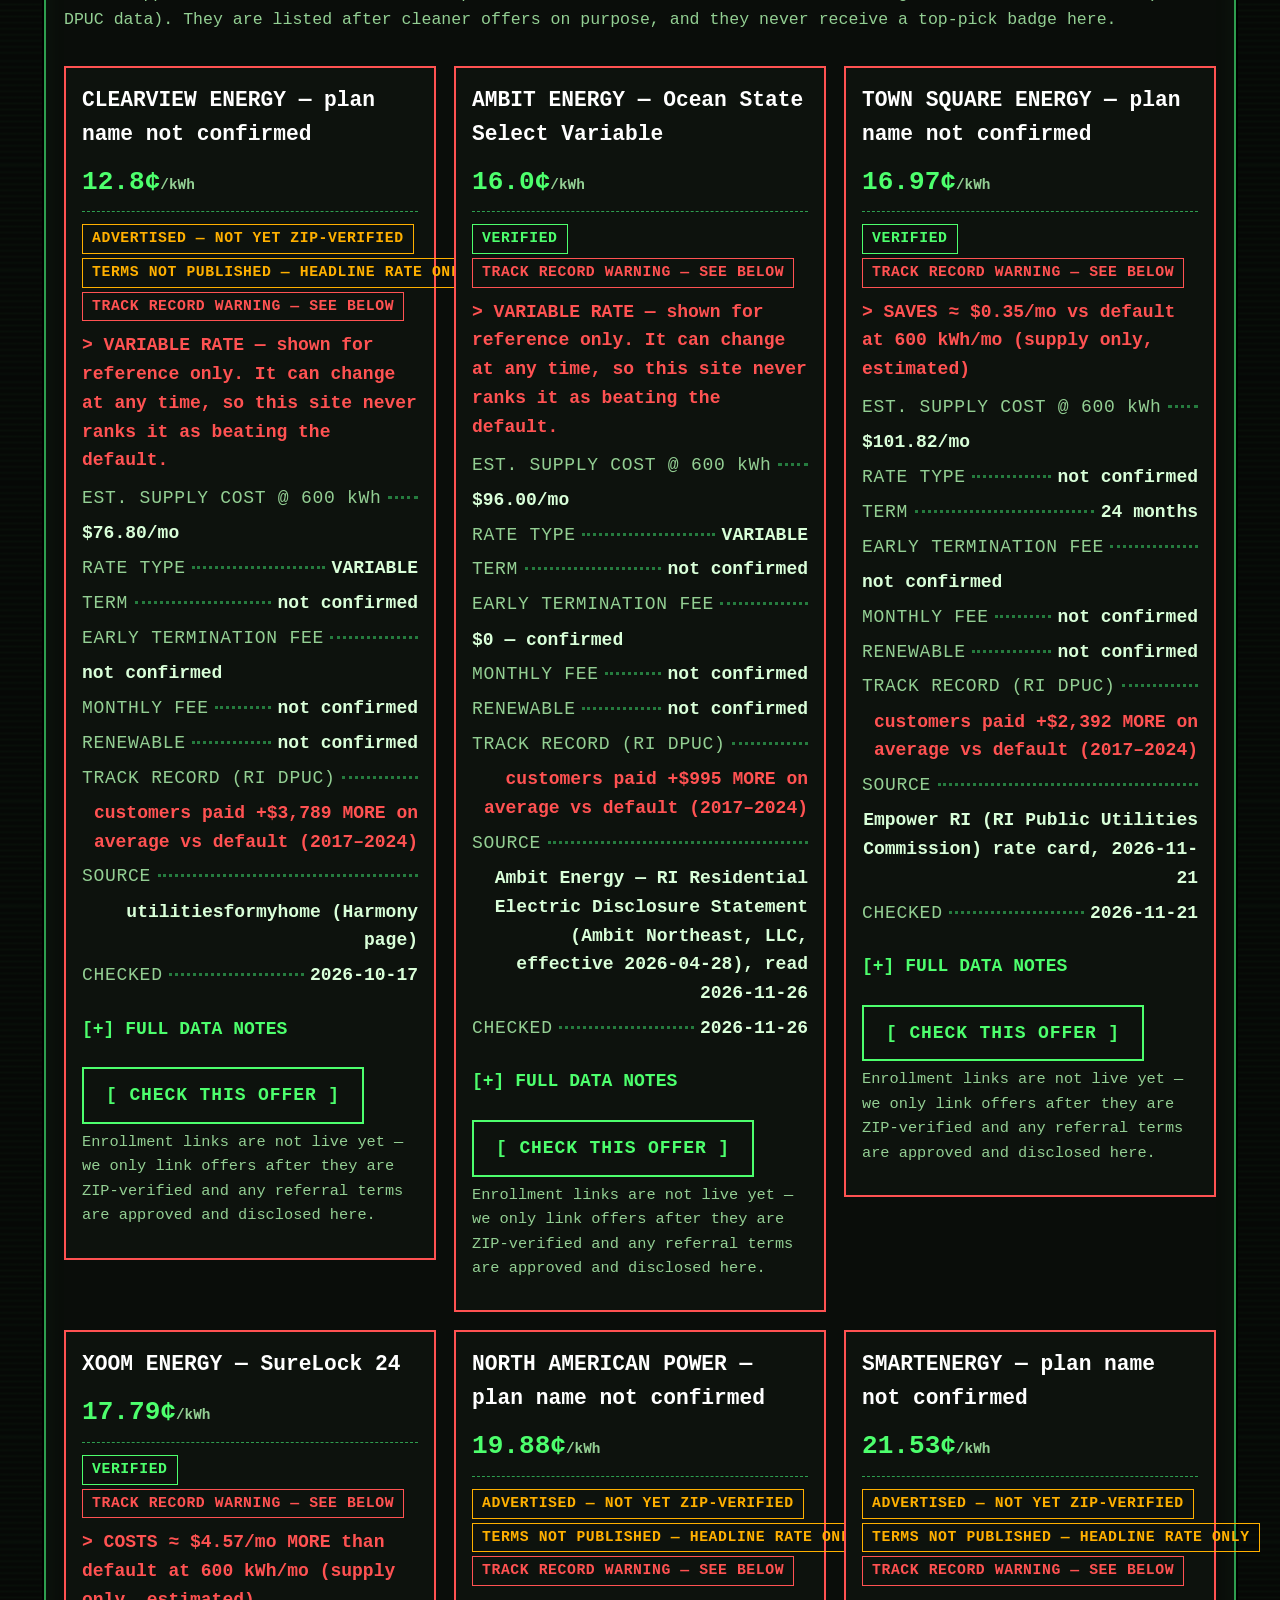
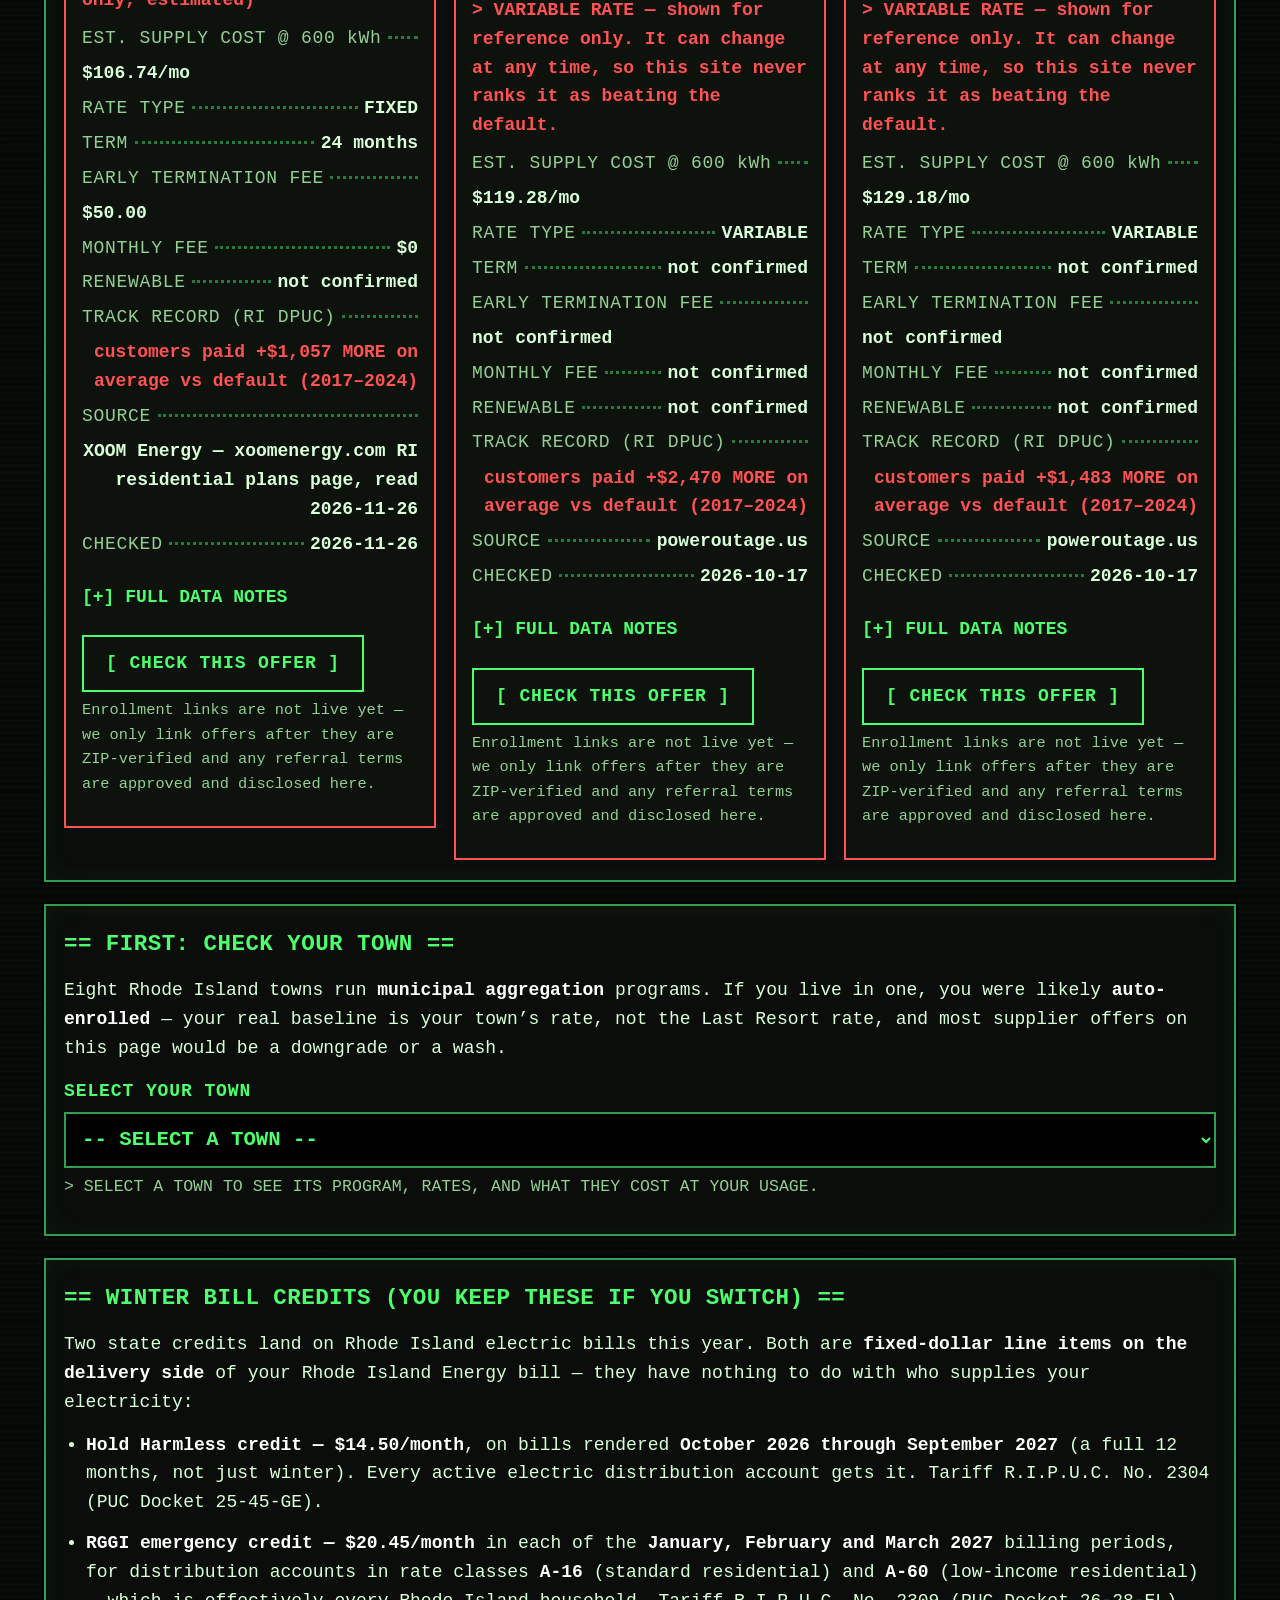
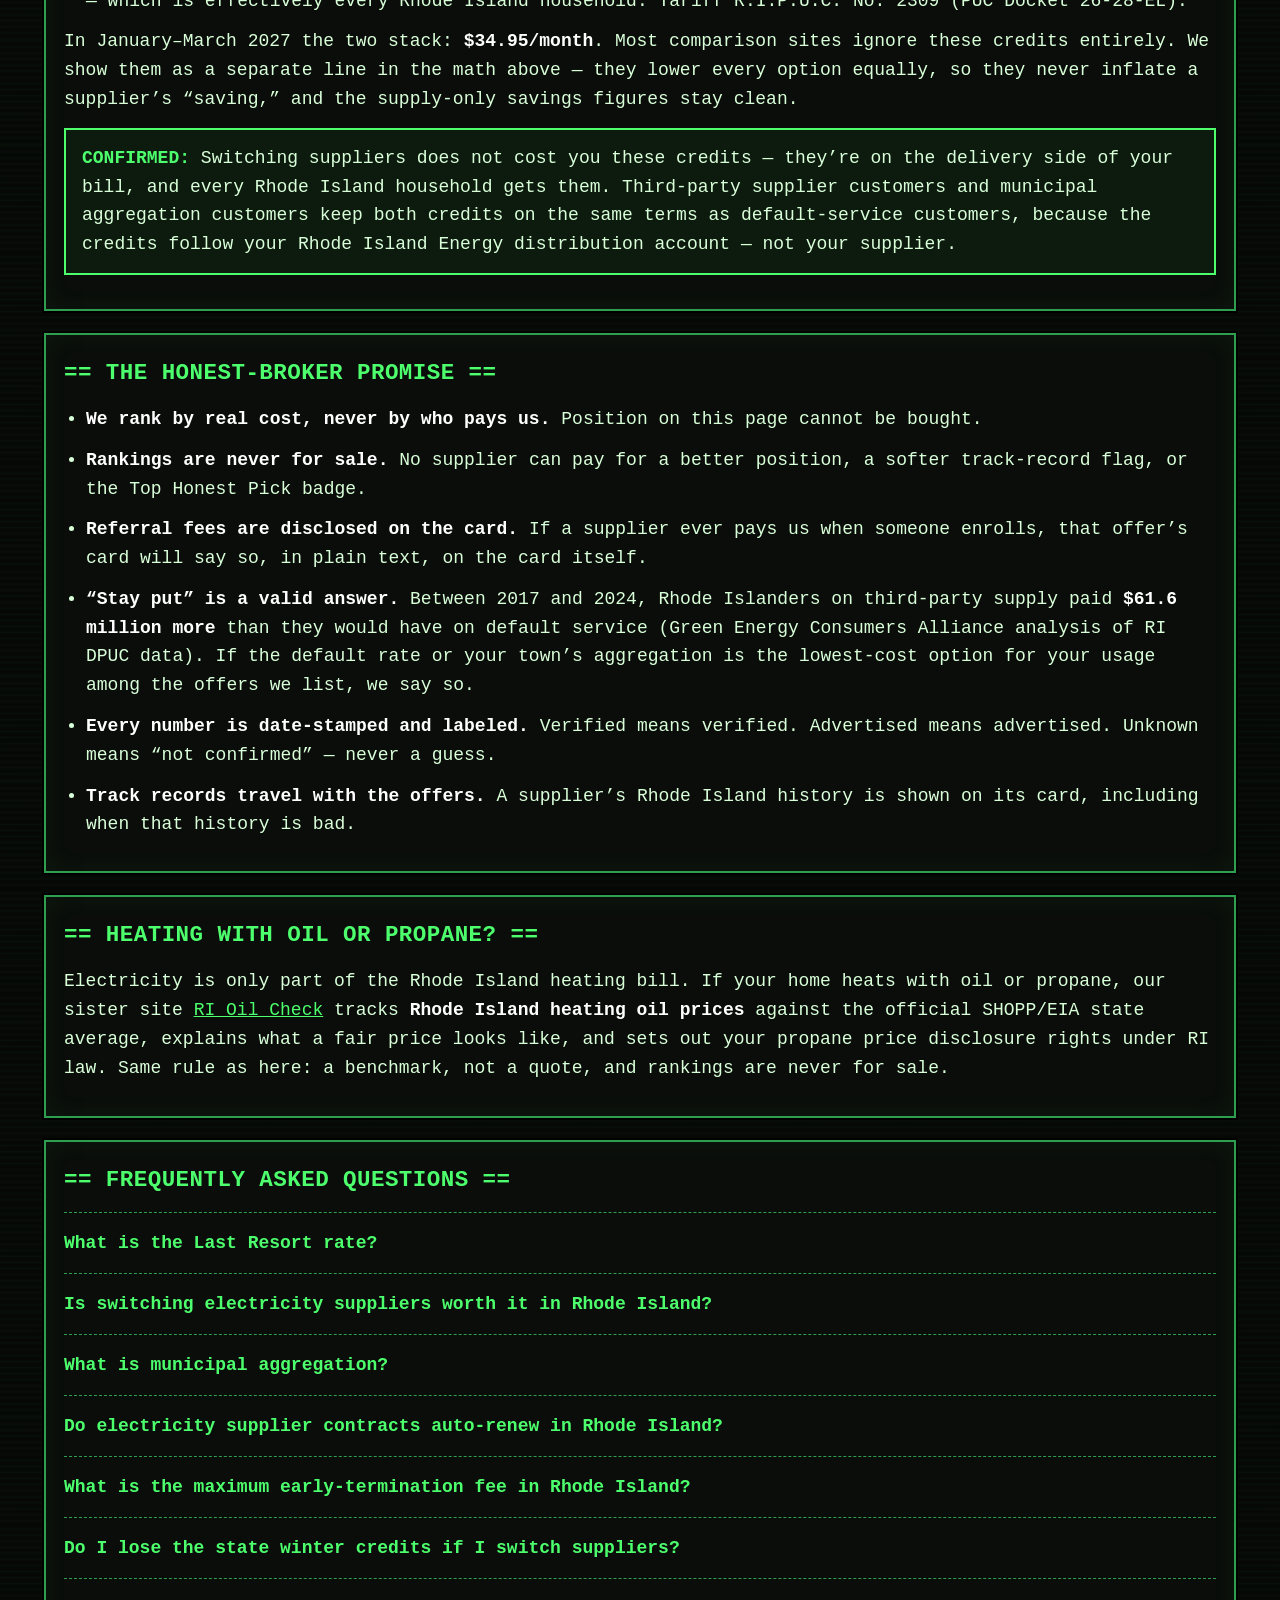
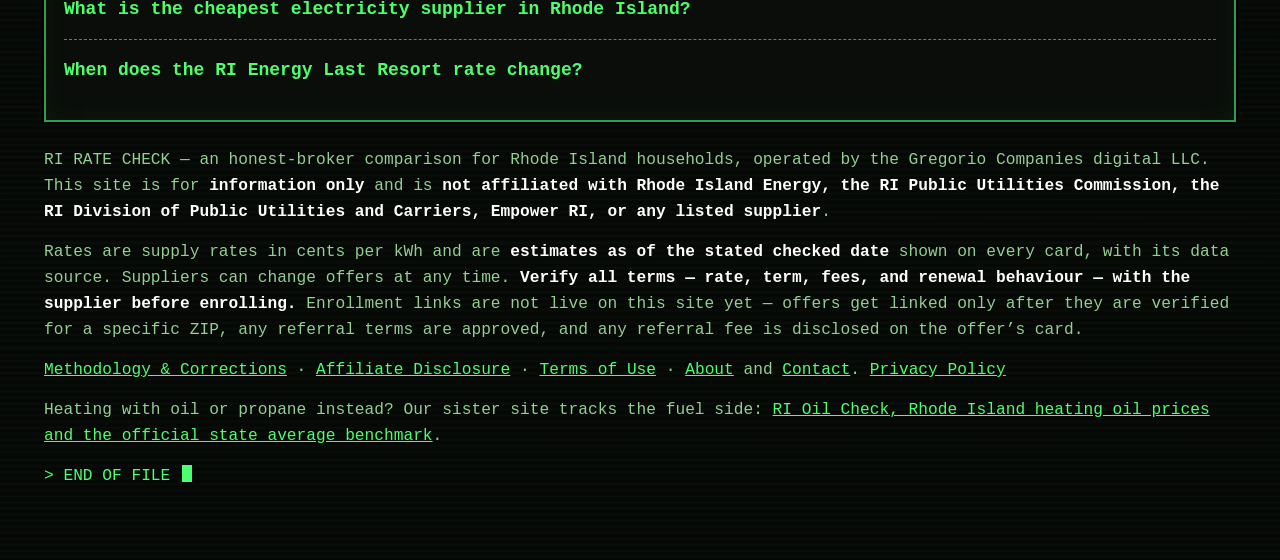
==== commit 72a493de: "Add About and Contact pages (operator: Gregorio Digital Companies LLC), footer links, sitemap" ====
--- a/index.html
+++ b/index.html
@@ -308,7 +308,7 @@
     term, fees, and renewal behaviour — with the supplier before enrolling.</strong> Enrollment links are not live
     on this site yet — offers get linked only after they are verified for a specific ZIP, any referral terms are
     approved, and any referral fee is disclosed on the offer&rsquo;s card.</p>
-    <p><a href="methodology.html">Methodology &amp; Corrections</a> &middot; <a href="affiliate-disclosure.html">Affiliate Disclosure</a> &middot; <a href="terms.html">Terms of Use</a> &middot; <a href="privacy.html">Privacy Policy</a></p>
+    <p><a href="methodology.html">Methodology &amp; Corrections</a> &middot; <a href="affiliate-disclosure.html">Affiliate Disclosure</a> &middot; <a href="terms.html">Terms of Use</a> &middot; <a href="about.html">About</a> and <a href="contact.html">Contact</a>. <a href="privacy.html">Privacy Policy</a></p>
     <p>Heating with oil or propane instead? Our sister site tracks the fuel side: <a href="https://rioilcheck.com/">RI Oil Check, Rhode Island heating oil prices and the official state average benchmark</a>.</p>
 <p class="prompt-line">&gt; END OF FILE <span class="cursor" aria-hidden="true"></span></p>
   </footer>
